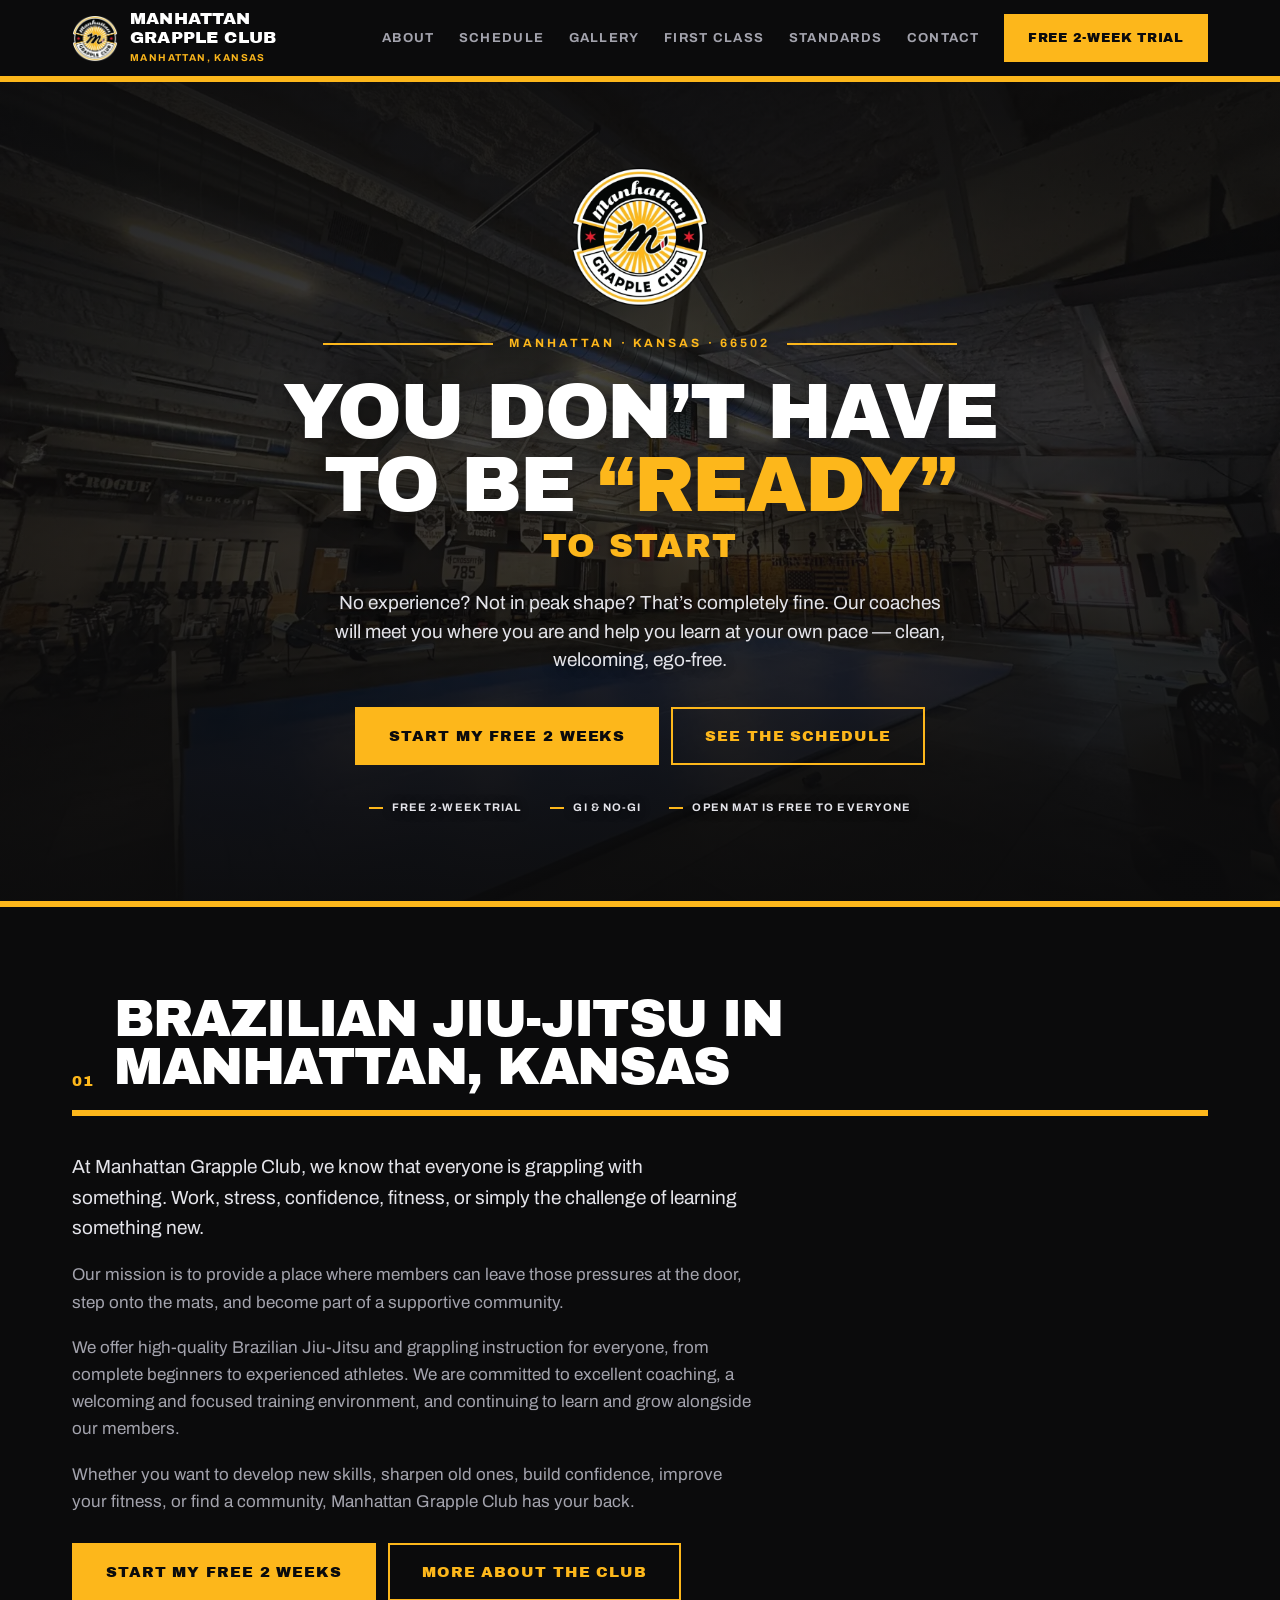
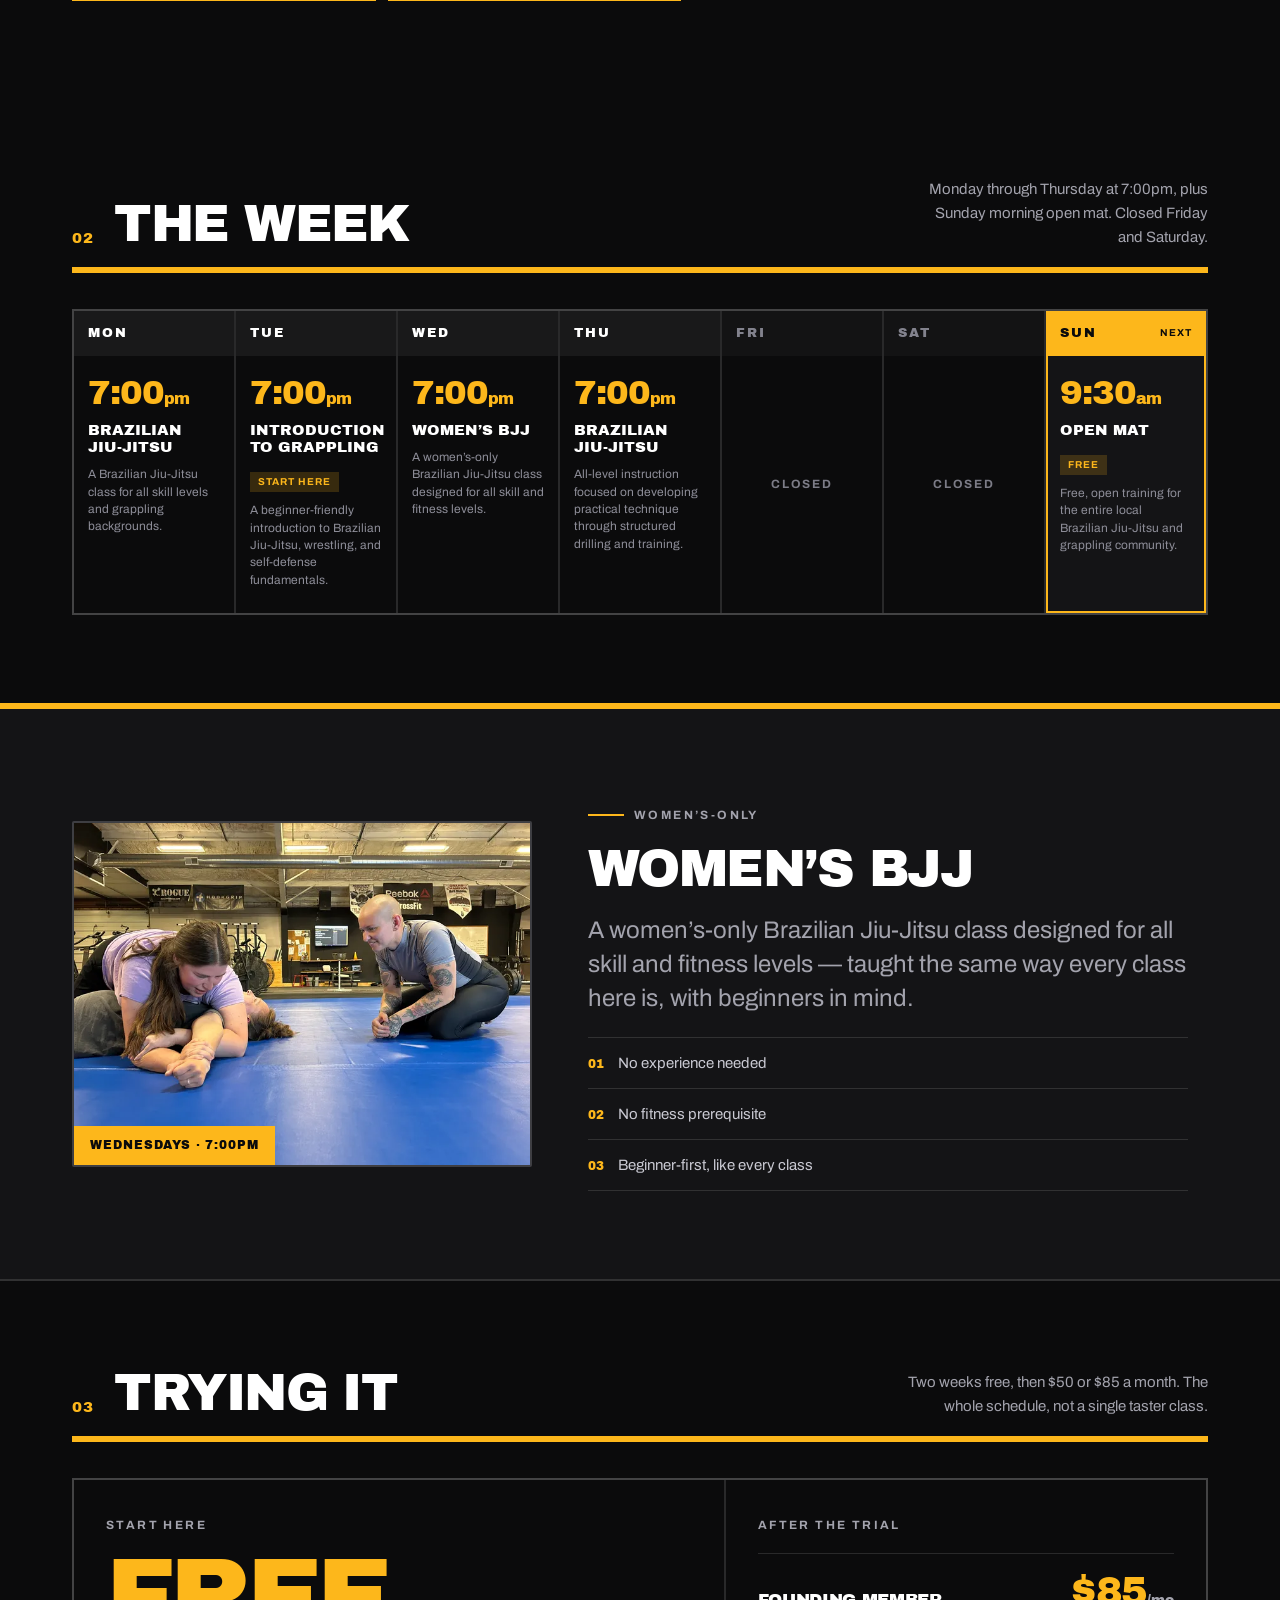
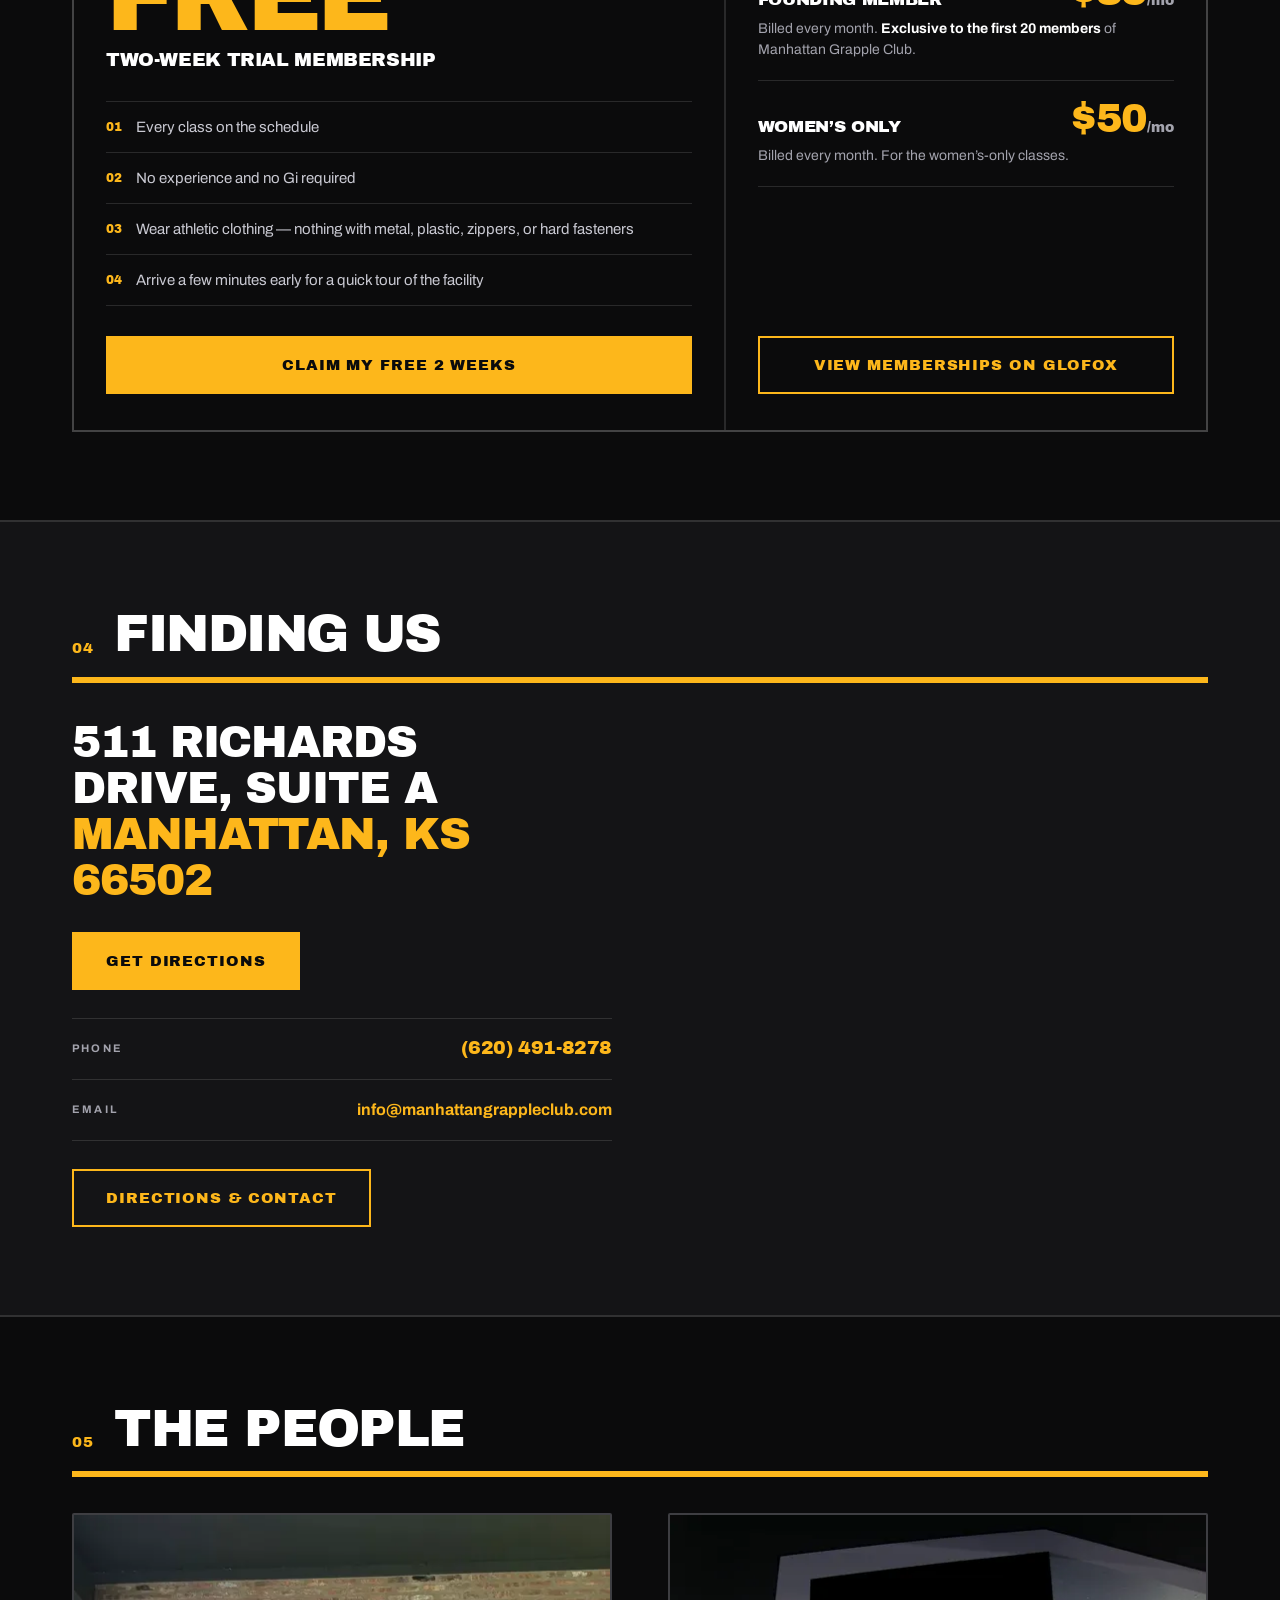
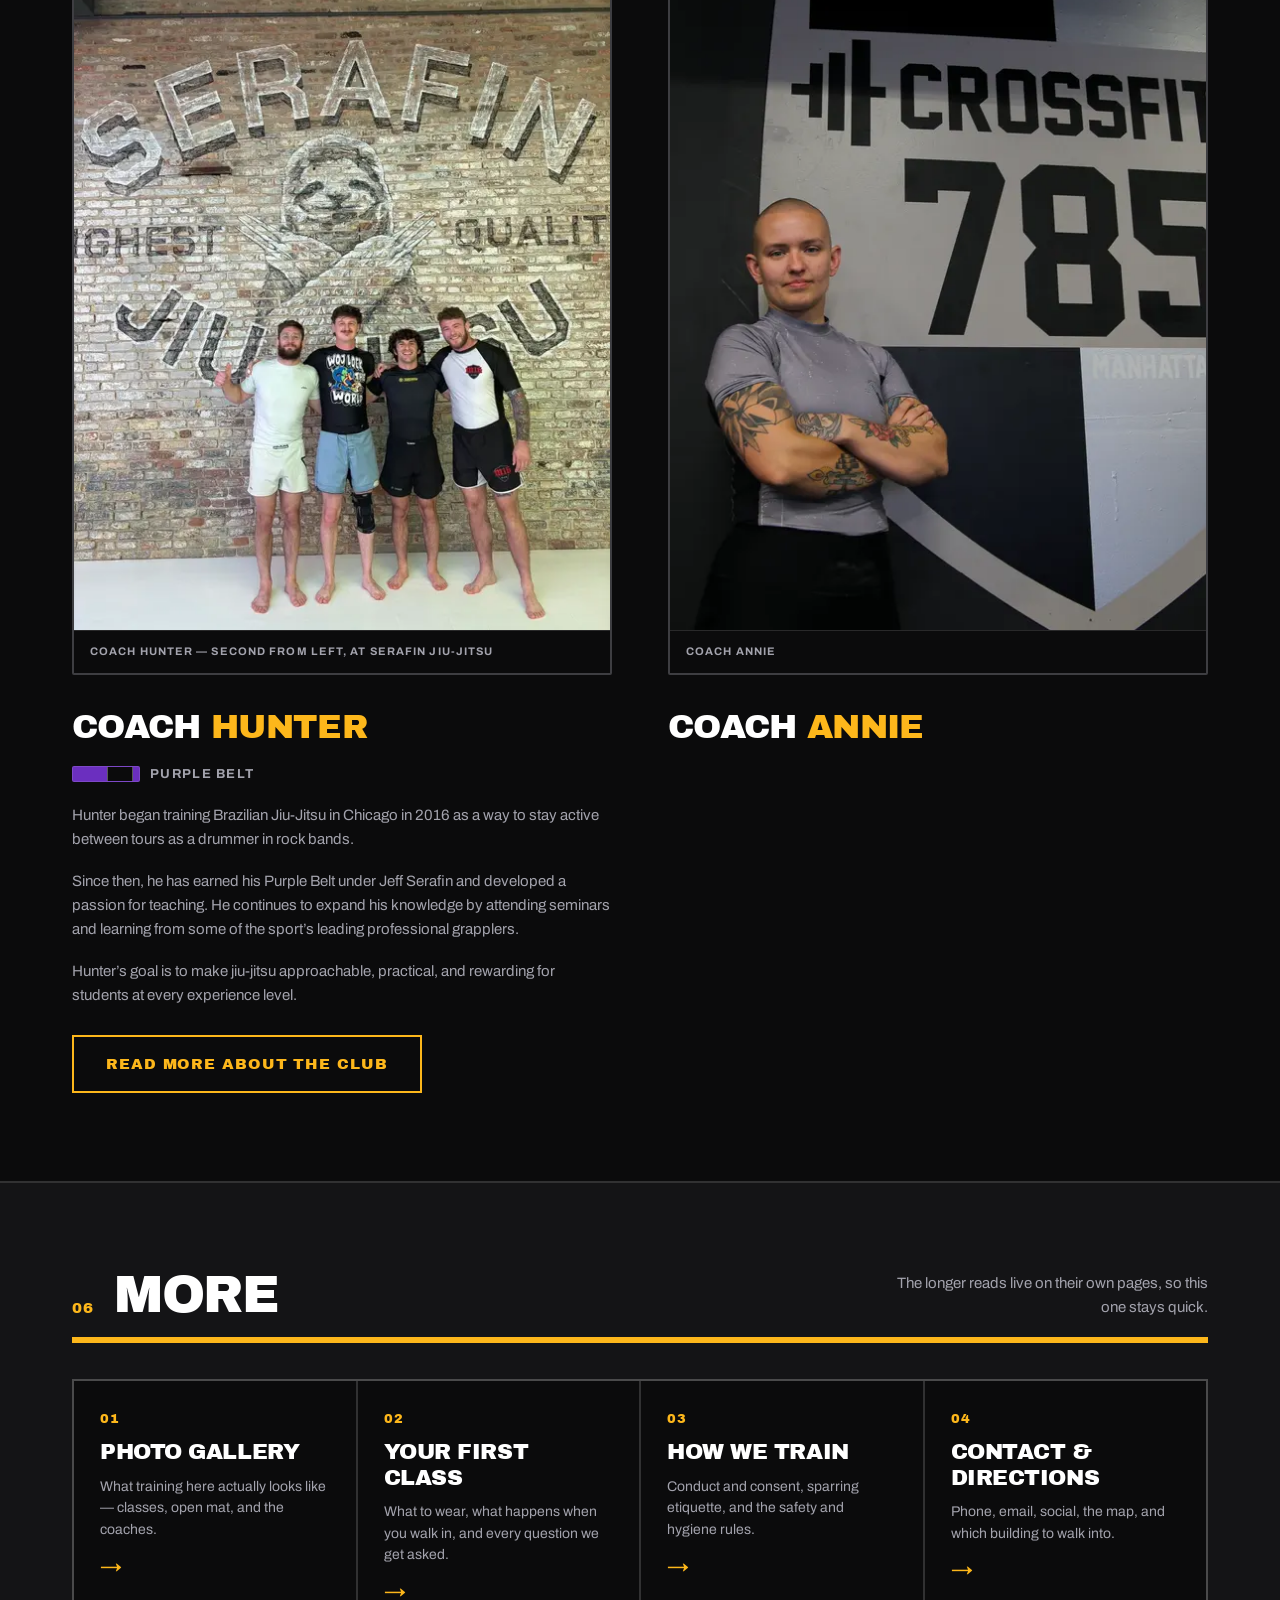
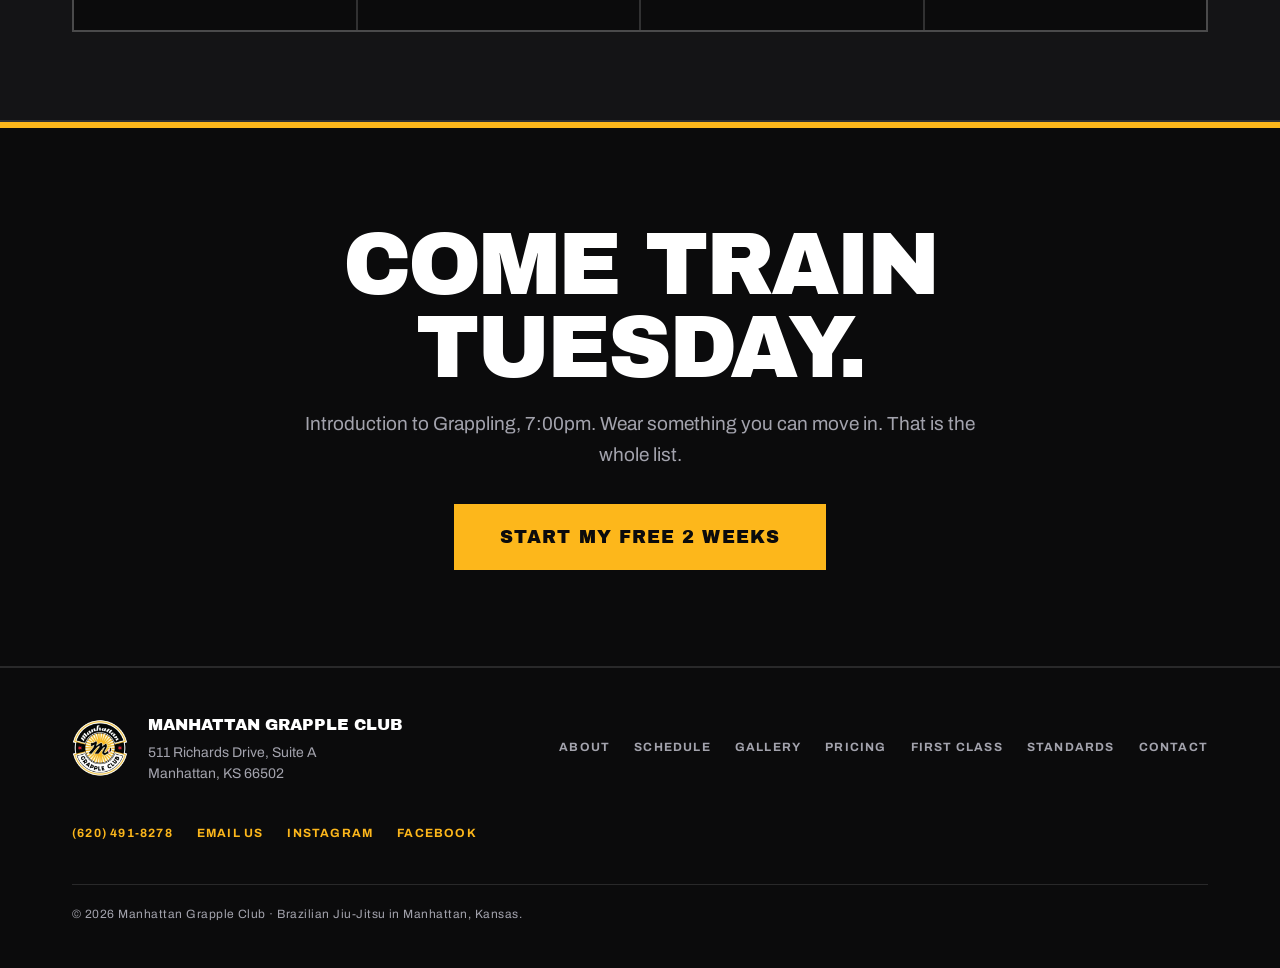
==== site/index.html @ 43630e58 "Swap both coach photos for the ones the club picked Annie: the previous frame was soft. This one is " ====
<!DOCTYPE html>
<html lang="en">
<head>
<meta charset="utf-8">
<meta name="viewport" content="width=device-width, initial-scale=1, viewport-fit=cover">
<title>Manhattan Grapple Club | Brazilian Jiu-Jitsu in Manhattan, KS</title>
<meta name="description" content="Beginner-friendly Brazilian Jiu-Jitsu in Manhattan, Kansas. Train Gi, No-Gi, women&rsquo;s BJJ, and a free Sunday open mat. Start with two weeks free.">
<meta name="theme-color" content="#0B0B0C">
<meta name="robots" content="index, follow, max-image-preview:large">
<!-- Canonical is the FINAL url the server serves: https + www + no .html. The non-www,
     http, index.html and .html variants all 308 to this one, so pointing a canonical at
     any of them would name a redirecting url as the preferred one. -->
<link rel="canonical" href="https://www.manhattangrappleclub.com/">

<meta property="og:type" content="website">
<meta property="og:site_name" content="Manhattan Grapple Club">
<meta property="og:url" content="https://www.manhattangrappleclub.com/">
<meta property="og:title" content="Brazilian Jiu-Jitsu in Manhattan, Kansas | Manhattan Grapple Club">
<meta property="og:description" content="Beginner-friendly Brazilian Jiu-Jitsu in Manhattan, Kansas. Gi, No-Gi, a women&rsquo;s-only class, and a free Sunday open mat. Start with two weeks free.">
<!-- Absolute, and the same asset for both networks. Relative og:image urls are ignored
     by most crawlers, which is why these pages previously previewed with no image. -->
<meta property="og:image" content="https://www.manhattangrappleclub.com/assets/img/photos/hero-1800.webp">
<meta property="og:image:width" content="1800">
<meta property="og:image:height" content="1350">
<meta property="og:image:alt" content="The training mats at Manhattan Grapple Club in Manhattan, Kansas.">
<meta property="og:locale" content="en_US">
<meta name="twitter:card" content="summary_large_image">
<meta name="twitter:title" content="Brazilian Jiu-Jitsu in Manhattan, Kansas | Manhattan Grapple Club">
<meta name="twitter:description" content="Beginner-friendly Brazilian Jiu-Jitsu in Manhattan, Kansas. Gi, No-Gi, a women&rsquo;s-only class, and a free Sunday open mat. Start with two weeks free.">
<meta name="twitter:image" content="https://www.manhattangrappleclub.com/assets/img/photos/hero-1800.webp">
<meta name="twitter:image:alt" content="The training mats at Manhattan Grapple Club in Manhattan, Kansas.">

<link rel="icon" href="assets/img/badge.webp" type="image/webp">
<link rel="apple-touch-icon" href="assets/img/badge.webp">

<!-- CollegiateClub direction: Archivo Black display + Archivo body.
     Archivo Black is a SINGLE-WEIGHT family that registers as 400 — it is never
     requested at 700/800/900, which would trigger synthetic bolding. -->
<link rel="preconnect" href="https://fonts.googleapis.com">
<link rel="preconnect" href="https://fonts.gstatic.com" crossorigin>
<link rel="stylesheet" href="https://fonts.googleapis.com/css2?family=Archivo+Black&family=Archivo:wght@400;500;600;700&display=swap">

<link rel="stylesheet" href="assets/css/styles.css">
<!--
  JSON-LD contains ONLY verified facts. priceRange comes from the club's own Glofox
  portal ($50 Women's Only, $85 Founding Member); telephone and email were supplied
  by the client directly. Every url is the final canonical https + www form.

  The stable @id ("…/#club") is what lets every other reference on the site — and any
  future page — point at ONE business entity instead of minting a new one per page.

  Deliberately still absent, and not to be added until the club confirms exact values:
    · openingHoursSpecification — class END times have never been published, and a
      LocalBusiness opening-hours entry requires both ends. Inferring one would put a
      false claim about a real business into structured data.
    · geo — no surveyed coordinates; the street address is authoritative on its own.
    · hasMap — no Google Business Profile exists yet (see LOCAL-SEO-HANDOFF.md).
    · aggregateRating / review — no reviews to cite, and they may never be fabricated.
-->
<script type="application/ld+json">
{
  "@context": "https://schema.org",
  "@type": "SportsActivityLocation",
  "@id": "https://www.manhattangrappleclub.com/#club",
  "name": "Manhattan Grapple Club",
  "description": "Brazilian Jiu-Jitsu and grappling instruction for all skill levels in Manhattan, Kansas — Gi and No-Gi, a women's-only class, a beginner introduction class, and a free Sunday open mat.",
  "url": "https://www.manhattangrappleclub.com/",
  "image": [
    "https://www.manhattangrappleclub.com/assets/img/photos/hero-1800.webp",
    "https://www.manhattangrappleclub.com/assets/img/photos/exterior-1200.webp"
  ],
  "logo": "https://www.manhattangrappleclub.com/assets/img/badge.webp",
  "sport": [
    "Brazilian Jiu-Jitsu",
    "Grappling",
    "Wrestling"
  ],
  "priceRange": "$50-$85",
  "currenciesAccepted": "USD",
  "telephone": "+1-620-491-8278",
  "email": "info@manhattangrappleclub.com",
  "address": {
    "@type": "PostalAddress",
    "streetAddress": "511 Richards Drive, Suite A",
    "addressLocality": "Manhattan",
    "addressRegion": "KS",
    "postalCode": "66502",
    "addressCountry": "US"
  },
  "sameAs": [
    "https://www.instagram.com/manhattangrappleclub/",
    "https://www.facebook.com/61578537733611"
  ]
}
</script>
</head>
<body>

<a class="skip-link" href="#main">Skip to content</a>

<header class="site-header" id="top">
  <div class="wrap header-inner">
    <a class="lockup" href="index.html" aria-label="Manhattan Grapple Club, home">
      <!-- badge is 984x1015 (ratio 0.9697) — the reserved box must match or it shifts on decode.
           Small slots use the 192px encode (18KB); the hero uses the 384px one. -->
      <img src="assets/img/badge-sm.webp" alt="Manhattan Grapple Club badge" width="46" height="47" class="lockup-badge">
      <span class="lockup-text">
        <span class="lockup-name">Manhattan<br>Grapple Club</span>
        <span class="lockup-place">Manhattan, Kansas</span>
      </span>
    </a>

    <!-- Desktop nav, 1025px and up. Hidden below that, where the menu below takes over.
         display:none removes it from the accessibility tree, so only one of the two
         navs is ever exposed. -->
    <nav class="site-nav" aria-label="Pages">
      <a href="about.html">About</a>
      <a href="index.html#schedule">Schedule</a>
      <a href="gallery.html">Gallery</a>
      <a href="first-class.html">First Class</a>
      <a href="standards.html">Standards</a>
      <a href="contact.html">Contact</a>
    </nav>

    <a class="btn btn-primary btn-sm header-cta"
       href="https://app.glofox.com/portal/#/branch/697ce60e0cc4cd375e0bf861/memberships/69c059e136851fd01707d307/plan/1774213467171/buy"
       target="_blank" rel="noopener noreferrer">
      Free 2-week trial<span class="sr-only"> (opens in a new tab)</span>
    </a>

    <!-- Mobile menu. Built on <details>/<summary> so it opens, closes, and is
         keyboard operable with no JavaScript at all — the browser handles the
         expanded state natively. JS only adds Escape, outside-click, and
         close-on-navigate. Carries more links than the desktop nav, plus the
         trial CTA, which is otherwise absent from the header on mobile. -->
    <details class="menu" id="menu">
      <summary class="menu-btn" aria-label="Menu">
        <span class="menu-bars" aria-hidden="true"></span>
      </summary>
      <nav class="menu-panel" aria-label="Pages">
        <a href="index.html" aria-current="page">Home</a>
        <a href="about.html">About the club</a>
        <a href="index.html#schedule">Class schedule</a>
        <a href="index.html#womens">Women&rsquo;s BJJ</a>
        <a href="gallery.html">Photo gallery</a>
        <a href="index.html#pricing">Trial &amp; pricing</a>
        <a href="index.html#coach">Who you&rsquo;ll train with</a>
        <a href="first-class.html">Your first class</a>
        <a href="first-class.html#faq">Questions</a>
        <a href="standards.html">Community standards</a>
        <a href="contact.html">Contact &amp; directions</a>
        <a class="btn btn-primary btn-block menu-cta"
           href="https://app.glofox.com/portal/#/branch/697ce60e0cc4cd375e0bf861/memberships/69c059e136851fd01707d307/plan/1774213467171/buy"
           target="_blank" rel="noopener noreferrer">
          Start my free 2 weeks<span class="sr-only"> (opens in a new tab)</span>
        </a>
      </nav>
    </details>
  </div>
</header>

<!-- tabindex="-1" so the skip link actually moves focus in Safari, not just scroll -->
<main id="main" tabindex="-1">
  <!-- ============ HERO ============ -->
  <section class="hero" aria-labelledby="hero-title">
    <!-- Decorative background: the real training space. aria-hidden + empty alt because
         the room is described in full by the Location section's photo caption; here it
         is atmosphere, not information. Eager + high priority since it is the LCP element. -->
    <!-- Art-directed pair: the 4:3 landscape asset only gains vertical overflow — and so
         only responds to object-position — once its container is wider than 960px. Below
         that a portrait crop shows the room instead of the ceiling. -->
    <div class="hero-bg" aria-hidden="true">
      <img class="hero-landscape"
           src="assets/img/photos/hero-1100.webp"
           srcset="assets/img/photos/hero-1100.webp 1100w,
                   assets/img/photos/hero-1800.webp 1800w"
           sizes="100vw"
           width="1800" height="1350"
           fetchpriority="high" decoding="async" alt="">
      <img class="hero-portrait"
           src="assets/img/photos/hero-portrait-900.webp"
           width="900" height="1200"
           fetchpriority="high" decoding="async" alt="">
    </div>

    <div class="wrap hero-inner">
      <!-- no fetchpriority here: the hero background is the LCP element and should not
           have to compete with the badge for priority. Still eager, just not boosted. -->
      <img src="assets/img/badge.webp" alt="" width="160" height="165" class="hero-badge" aria-hidden="true">
      <p class="hero-eyebrow"><span>Manhattan &middot; Kansas &middot; 66502</span></p>
      <h1 id="hero-title">You Don&rsquo;t Have<br>to Be <span class="hl">&ldquo;Ready&rdquo;</span></h1>
      <p class="hero-kicker">To Start</p>
      <p class="hero-lede">
        No experience? Not in peak shape? That&rsquo;s completely fine. Our coaches will meet you
        where you are and help you learn at your own pace &mdash; clean, welcoming, ego-free.
      </p>
      <div class="btn-row">
        <a class="btn btn-primary"
           href="https://app.glofox.com/portal/#/branch/697ce60e0cc4cd375e0bf861/memberships/69c059e136851fd01707d307/plan/1774213467171/buy"
           target="_blank" rel="noopener noreferrer">
          Start my free 2 weeks<span class="sr-only"> (opens in a new tab)</span>
        </a>
        <a class="btn btn-secondary" href="#schedule">See the schedule</a>
      </div>
      <!-- The location and the trial offer used to live in the eyebrow and lede. The new
           hero copy doesn't carry either, so they move here: "Manhattan, Kansas" must stay
           above the fold so nobody arriving from social assumes New York. -->
      <ul class="hero-facts">
        <li><span aria-hidden="true"></span> Free 2-week trial</li>
        <li><span aria-hidden="true"></span> Gi &amp; No-Gi</li>
        <li><span aria-hidden="true"></span> Open mat is free to everyone</li>
      </ul>
    </div>
  </section>
  <!-- ============ ABOUT ============
       Sits directly under the hero: the h1 is the conversion promise, and this h2 is the
       first thing after it that names the sport and the town in one line. The hero keeps
       its CTA, so nothing is taken from it — this only adds the "who are you" answer that
       a search visitor and a search engine both arrive looking for.
       The full version of this copy lives on about.html. -->
  <section class="section" id="about" aria-labelledby="about-title">
    <div class="wrap">
      <div class="secthead">
        <span class="secthead-n" aria-hidden="true">01</span>
        <h2 id="about-title">Brazilian Jiu-Jitsu in Manhattan, Kansas</h2>
      </div>

      <div class="prose">
        <p class="prose-lede">
          At Manhattan Grapple Club, we know that everyone is grappling with something. Work,
          stress, confidence, fitness, or simply the challenge of learning something new.
        </p>
        <p>
          Our mission is to provide a place where members can leave those pressures at the door,
          step onto the mats, and become part of a supportive community.
        </p>
        <p>
          We offer high-quality Brazilian Jiu-Jitsu and grappling instruction for everyone, from
          complete beginners to experienced athletes. We are committed to excellent coaching, a
          welcoming and focused training environment, and continuing to learn and grow alongside
          our members.
        </p>
        <p>
          Whether you want to develop new skills, sharpen old ones, build confidence, improve your
          fitness, or find a community, Manhattan Grapple Club has your back.
        </p>
      </div>

      <div class="btn-row">
        <a class="btn btn-primary"
           href="https://app.glofox.com/portal/#/branch/697ce60e0cc4cd375e0bf861/memberships/69c059e136851fd01707d307/plan/1774213467171/buy"
           target="_blank" rel="noopener noreferrer">
          Start my free 2 weeks<span class="sr-only"> (opens in a new tab)</span>
        </a>
        <a class="btn btn-secondary" href="about.html">More about the club</a>
      </div>
    </div>
  </section>
  <!-- ============ SCHEDULE ============ -->
  <section class="section" id="schedule" aria-labelledby="schedule-title">
    <div class="wrap">
      <div class="secthead">
        <span class="secthead-n" aria-hidden="true">02</span>
        <h2 id="schedule-title">The Week</h2>
        <p class="secthead-note">Monday through Thursday at 7:00pm, plus Sunday morning open mat. Closed Friday and Saturday.</p>
      </div>

      <!-- Week-at-a-glance strip. Below 1024px the seven-column grid can't fit, so this
           carries the calendar shape instead: the whole week in one line.
           aria-hidden because it restates the agenda immediately below it — a screen
           reader should hear the week once, not twice. -->
      <ol class="week-glance" aria-hidden="true">
        <li data-day="1"><span class="g-day">Mon</span><span class="g-time">7p</span></li>
        <li data-day="2"><span class="g-day">Tue</span><span class="g-time">7p</span></li>
        <li data-day="3"><span class="g-day">Wed</span><span class="g-time">7p</span></li>
        <li data-day="4"><span class="g-day">Thu</span><span class="g-time">7p</span></li>
        <li data-day="5" class="g-off"><span class="g-day">Fri</span><span class="g-time">&mdash;</span></li>
        <li data-day="6" class="g-off"><span class="g-day">Sat</span><span class="g-time">&mdash;</span></li>
        <li data-day="0"><span class="g-day">Sun</span><span class="g-time">9:30a</span></li>
      </ol>

      <!-- A full Mon-Sun week, rest days included. Showing only the 5 class days made
           the jump from Thursday to Sunday read as a gap rather than a closed weekend. -->
      <ol class="week" id="week">
        <li class="day" data-day="1">
          <p class="day-name"><abbr title="Monday">Mon</abbr></p>
          <div class="day-body">
            <article class="klass">
              <p class="klass-time">7:00<span class="mer">pm</span></p>
              <h3 class="klass-name">Brazilian Jiu-Jitsu</h3>
              <p class="klass-desc">A Brazilian Jiu-Jitsu class for all skill levels and grappling backgrounds.</p>
            </article>
          </div>
        </li>

        <li class="day" data-day="2">
          <p class="day-name"><abbr title="Tuesday">Tue</abbr></p>
          <div class="day-body">
            <article class="klass">
              <p class="klass-time">7:00<span class="mer">pm</span></p>
              <h3 class="klass-name">Introduction to Grappling</h3>
              <p class="tag tag-gold">Start here</p>
              <p class="klass-desc">A beginner-friendly introduction to Brazilian Jiu-Jitsu, wrestling, and self-defense fundamentals.</p>
            </article>
          </div>
        </li>

        <li class="day" data-day="3">
          <p class="day-name"><abbr title="Wednesday">Wed</abbr></p>
          <div class="day-body">
            <article class="klass">
              <p class="klass-time">7:00<span class="mer">pm</span></p>
              <h3 class="klass-name">Women&rsquo;s BJJ</h3>
              <p class="klass-desc">A women&rsquo;s-only Brazilian Jiu-Jitsu class designed for all skill and fitness levels.</p>
            </article>
          </div>
        </li>

        <li class="day" data-day="4">
          <p class="day-name"><abbr title="Thursday">Thu</abbr></p>
          <div class="day-body">
            <article class="klass">
              <p class="klass-time">7:00<span class="mer">pm</span></p>
              <h3 class="klass-name">Brazilian Jiu-Jitsu</h3>
              <p class="klass-desc">All-level instruction focused on developing practical technique through structured drilling and training.</p>
            </article>
          </div>
        </li>

        <li class="day day-rest" data-day="5">
          <p class="day-name"><abbr title="Friday">Fri</abbr></p>
          <div class="day-body"><p class="rest">Closed</p></div>
        </li>

        <li class="day day-rest" data-day="6">
          <p class="day-name"><abbr title="Saturday">Sat</abbr></p>
          <div class="day-body"><p class="rest">Closed</p></div>
        </li>

        <li class="day day-weekend" data-day="0">
          <p class="day-name"><abbr title="Sunday">Sun</abbr></p>
          <div class="day-body">
            <article class="klass">
              <p class="klass-time">9:30<span class="mer">am</span></p>
              <h3 class="klass-name">Open Mat</h3>
              <p class="tag tag-outline">Free</p>
              <p class="klass-desc">Free, open training for the entire local Brazilian Jiu-Jitsu and grappling community.</p>
            </article>
          </div>
        </li>
      </ol>

    </div>
  </section>
  <!-- ============ WOMEN'S BJJ ============ -->
  <section class="section section-feature" id="womens" aria-labelledby="womens-title">
    <div class="wrap feature-grid">
      <figure class="photo photo-wide feature-photo">
        <img src="assets/img/photos/womens-feature-720.webp"
             srcset="assets/img/photos/womens-feature-720.webp 720w, assets/img/photos/womens-feature-1200.webp 1200w"
             sizes="(min-width: 1025px) 460px, 100vw"
             width="1200" height="900" loading="lazy" decoding="async"
             alt="Coach Annie kneeling beside two members and talking them through a position during the Women&rsquo;s BJJ class.">
        <figcaption class="photo-chip">Wednesdays &middot; 7:00pm</figcaption>
      </figure>

      <div class="feature-inner">
        <p class="eyebrow">Women&rsquo;s-only</p>
        <h2 id="womens-title">Women&rsquo;s BJJ</h2>
        <p class="feature-lede">
          A women&rsquo;s-only Brazilian Jiu-Jitsu class designed for all skill and fitness levels &mdash; taught
          the same way every class here is, with beginners in mind.
        </p>

        <ul class="feature-chips">
          <li>No experience needed</li>
          <li>No fitness prerequisite</li>
          <li>Beginner-first, like every class</li>
        </ul>

      </div>
    </div>
  </section>
  <!-- ============ TRIAL & PRICING ============ -->
  <section class="section" id="pricing" aria-labelledby="pricing-title">
    <div class="wrap">
      <div class="secthead">
        <span class="secthead-n" aria-hidden="true">03</span>
        <h2 id="pricing-title">Trying It</h2>
        <p class="secthead-note">Two weeks free, then $50 or $85 a month. The whole schedule, not a single taster class.</p>
      </div>

      <div class="cards">
        <article class="card card-trial">
          <p class="card-eyebrow">Start here</p>
          <p class="price">Free</p>
          <p class="price-term">Two-week trial membership</p>
          <ul class="ticks">
            <li>Every class on the schedule</li>
            <li>No experience and no Gi required</li>
            <li>Wear athletic clothing &mdash; nothing with metal, plastic, zippers, or hard fasteners</li>
            <li>Arrive a few minutes early for a quick tour of the facility</li>
          </ul>
          <a class="btn btn-primary btn-block"
             href="https://app.glofox.com/portal/#/branch/697ce60e0cc4cd375e0bf861/memberships/69c059e136851fd01707d307/plan/1774213467171/buy"
             target="_blank" rel="noopener noreferrer">
            Claim my free 2 weeks<span class="sr-only"> (opens in a new tab)</span>
          </a>
        </article>

        <article class="card">
          <p class="card-eyebrow">After the trial</p>

          <!-- Plan names, amounts and billing periods are exactly as published in the club's
               Glofox portal. Nothing here is rounded, estimated or inferred. -->
          <ul class="plans">
            <li class="plan">
              <div class="plan-head">
                <h3 class="plan-name">Founding Member</h3>
                <p class="plan-price">$85<span class="plan-per">/mo</span></p>
              </div>
              <p class="plan-note">
                Billed every month. <strong>Exclusive to the first 20 members</strong> of Manhattan Grapple Club.
              </p>
            </li>
            <li class="plan">
              <div class="plan-head">
                <h3 class="plan-name">Women&rsquo;s Only</h3>
                <p class="plan-price">$50<span class="plan-per">/mo</span></p>
              </div>
              <p class="plan-note">Billed every month. For the women&rsquo;s-only classes.</p>
            </li>
          </ul>

          <a class="btn btn-secondary btn-block"
             href="https://app.glofox.com/portal/#/branch/697ce60e0cc4cd375e0bf861/memberships"
             target="_blank" rel="noopener noreferrer">
            View memberships on Glofox<span class="sr-only"> (opens in a new tab)</span>
          </a>
        </article>
      </div>
    </div>
  </section>
  <!-- ============ LOCATION ============ -->
  <section class="section section-alt" id="location" aria-labelledby="location-title">
    <div class="wrap">
      <div class="secthead">
        <span class="secthead-n" aria-hidden="true">04</span>
        <h2 id="location-title">Finding Us</h2>
      </div>

      <div class="location-grid">
        <div class="location-info">
          <address class="address">
            511 Richards<br>Drive, Suite A<br>
            <span class="hl">Manhattan, KS 66502</span>
          </address>

          <div class="btn-row">
            <a class="btn btn-primary"
               href="https://www.google.com/maps/dir/?api=1&amp;destination=511+Richards+Drive+Suite+A+Manhattan+KS+66502"
               target="_blank" rel="noopener noreferrer">
              Get directions<span class="sr-only"> (opens in a new tab)</span>
            </a>
          </div>

          <!-- The club's OWN phone and email, supplied by the client. Note that
               785 Athletics / CrossFit 785 shares this street address and has its own
               published contact details — those are a different business and are not used. -->
          <ul class="contact">
            <li>
              <p class="contact-label">Phone</p>
              <a class="contact-value" href="tel:+16204918278">(620) 491-8278</a>
            </li>
            <li>
              <p class="contact-label">Email</p>
              <a class="contact-value contact-value-email" href="mailto:info@manhattangrappleclub.com">info@manhattangrappleclub.com</a>
            </li>
          </ul>

          <div class="btn-row">
            <a class="btn btn-secondary" href="contact.html">Directions &amp; contact</a>
          </div>
        </div>
      </div>
    </div>
  </section>
  <!-- ============ INSTRUCTOR ============ -->
  <section class="section" id="coach" aria-labelledby="coach-title">
    <div class="wrap">
      <div class="secthead">
        <span class="secthead-n" aria-hidden="true">05</span>
        <h2 id="coach-title">The People</h2>
      </div>

      <!-- One card per coach.

           TODO — COACH ANNIE'S BIOGRAPHY (club input required).
           Her photo and her name are published because both are confirmed: the club
           supplied the photo captioned "Coach Annie". Her BIOGRAPHY, belt rank, promoting
           instructor and start date have never been supplied, so her card carries no belt
           swatch and no bio paragraphs — an intentionally short card, not a broken one.
           When the club sends the bio: add a .belt block and .coach-note paragraphs
           matching Hunter's card below, and delete this comment. Do NOT fill it with
           plausible-sounding copy. -->
      <div class="coach-grid">
        <article class="coach">
          <figure class="photo photo-portrait">
            <img src="assets/img/photos/hunter-540.webp"
                 srcset="assets/img/photos/hunter-540.webp 540w, assets/img/photos/hunter-900.webp 900w"
                 sizes="(min-width: 1025px) 340px, 100vw"
                 width="900" height="1200" loading="lazy" decoding="async"
                 alt="Coach Hunter, second from left, with three training partners in front of the Serafin Jiu-Jitsu mural.">
            <figcaption>Coach Hunter &mdash; second from left, at Serafin Jiu-Jitsu</figcaption>
          </figure>

          <div class="coach-body">
            <h3 class="coach-lede">Coach <strong>Hunter</strong></h3>
            <p class="belt">
              <span class="belt-swatch belt-purple" aria-hidden="true"></span>
              <span class="belt-label">Purple belt</span>
            </p>
            <p class="coach-note">
              Hunter began training Brazilian Jiu-Jitsu in Chicago in 2016 as a way to stay active
              between tours as a drummer in rock bands.
            </p>
            <p class="coach-note">
              Since then, he has earned his Purple Belt under Jeff Serafin and developed a passion
              for teaching. He continues to expand his knowledge by attending seminars and learning
              from some of the sport&rsquo;s leading professional grapplers.
            </p>
            <p class="coach-note">
              Hunter&rsquo;s goal is to make jiu-jitsu approachable, practical, and rewarding for
              students at every experience level.
            </p>
          </div>
        </article>

        <article class="coach">
          <figure class="photo photo-portrait">
            <img src="assets/img/photos/annie-540.webp"
                 srcset="assets/img/photos/annie-540.webp 540w, assets/img/photos/annie-900.webp 900w"
                 sizes="(min-width: 1025px) 340px, 100vw"
                 width="900" height="1200" loading="lazy" decoding="async"
                 alt="Coach Annie, arms folded and smiling, in front of the CrossFit 785 wall at the gym.">
            <figcaption>Coach Annie</figcaption>
          </figure>

          <div class="coach-body">
            <h3 class="coach-lede">Coach <strong>Annie</strong></h3>
          </div>
        </article>
      </div>

      <div class="btn-row">
        <a class="btn btn-secondary" href="about.html">Read more about the club</a>
      </div>
    </div>
  </section>

  <!-- ============ MORE ============ -->
  <section class="section section-alt" id="more" aria-labelledby="more-title">
    <div class="wrap">
      <div class="secthead">
        <span class="secthead-n" aria-hidden="true">06</span>
        <h2 id="more-title">More</h2>
        <p class="secthead-note">The longer reads live on their own pages, so this one stays quick.</p>
      </div>

      <ul class="navcards navcards-4">
        <li><a href="gallery.html">
          <span class="navcard-n" aria-hidden="true">01</span>
          <span class="navcard-title">Photo gallery</span>
          <span class="navcard-sub">What training here actually looks like &mdash; classes, open mat, and the coaches.</span>
          <span class="navcard-arrow" aria-hidden="true">&rarr;</span>
        </a></li>
        <li><a href="first-class.html">
          <span class="navcard-n" aria-hidden="true">02</span>
          <span class="navcard-title">Your first class</span>
          <span class="navcard-sub">What to wear, what happens when you walk in, and every question we get asked.</span>
          <span class="navcard-arrow" aria-hidden="true">&rarr;</span>
        </a></li>
        <li><a href="standards.html">
          <span class="navcard-n" aria-hidden="true">03</span>
          <span class="navcard-title">How we train</span>
          <span class="navcard-sub">Conduct and consent, sparring etiquette, and the safety and hygiene rules.</span>
          <span class="navcard-arrow" aria-hidden="true">&rarr;</span>
        </a></li>
        <li><a href="contact.html">
          <span class="navcard-n" aria-hidden="true">04</span>
          <span class="navcard-title">Contact &amp; directions</span>
          <span class="navcard-sub">Phone, email, social, the map, and which building to walk into.</span>
          <span class="navcard-arrow" aria-hidden="true">&rarr;</span>
        </a></li>
      </ul>
    </div>
  </section>
  <!-- ============ FINAL CTA ============ -->
  <section class="section final-cta" id="join" aria-labelledby="join-title">
    <div class="wrap wrap-narrow center">
      <h2 id="join-title">Come train Tuesday.</h2>
      <p class="section-lede">
        Introduction to Grappling, 7:00pm. Wear something you can move in. That is the whole list.
      </p>
      <a class="btn btn-primary btn-lg"
         href="https://app.glofox.com/portal/#/branch/697ce60e0cc4cd375e0bf861/memberships/69c059e136851fd01707d307/plan/1774213467171/buy"
         target="_blank" rel="noopener noreferrer">
        Start my free 2 weeks<span class="sr-only"> (opens in a new tab)</span>
      </a>
    </div>
  </section>

</main>

<footer class="site-footer">
  <div class="wrap footer-inner">
    <div class="footer-brand">
      <img src="assets/img/badge-sm.webp" alt="" width="56" height="58" aria-hidden="true" loading="lazy">
      <div>
        <p class="footer-name">Manhattan Grapple Club</p>
        <address class="footer-addr">511 Richards Drive, Suite A<br>Manhattan, KS 66502</address>
      </div>
    </div>

    <nav class="footer-links" aria-label="Footer">
      <a href="about.html">About</a>
      <a href="index.html#schedule">Schedule</a>
      <a href="gallery.html">Gallery</a>
      <a href="index.html#pricing">Pricing</a>
      <a href="first-class.html">First class</a>
      <a href="standards.html">Standards</a>
      <a href="contact.html">Contact</a>
    </nav>

    <div class="footer-social">
      <a href="tel:+16204918278">(620) 491-8278</a>
      <a href="mailto:info@manhattangrappleclub.com">Email us</a>
      <a href="https://www.instagram.com/manhattangrappleclub/" target="_blank" rel="noopener noreferrer">Instagram<span class="sr-only"> (opens in a new tab)</span></a>
      <a href="https://www.facebook.com/61578537733611" target="_blank" rel="noopener noreferrer">Facebook<span class="sr-only"> (opens in a new tab)</span></a>
    </div>

    <p class="footer-legal">&copy; 2026 Manhattan Grapple Club &middot; Brazilian Jiu-Jitsu in Manhattan, Kansas.</p>
  </div>
</footer>

<div class="sticky-cta" id="stickyCta" hidden>
  <a class="btn btn-primary btn-block"
     href="https://app.glofox.com/portal/#/branch/697ce60e0cc4cd375e0bf861/memberships/69c059e136851fd01707d307/plan/1774213467171/buy"
     target="_blank" rel="noopener noreferrer">
    Start my free 2 weeks<span class="sr-only"> (opens in a new tab)</span>
  </a>
</div>

<script src="assets/js/main.js" defer></script>
</body>
</html>
---- site/assets/css/styles.css ----
/* ==========================================================================
   Manhattan Grapple Club — CollegiateClub direction
   Design system: "Manhattan Grapple Club Design System" → templates/collegiate-club
   Athletic-club direction: Archivo Black, HARD corners, gold rules as structure,
   full-bleed centred hero, schedule board, numeral-forward.
   Sections and content are unchanged from the previous build; only the style is new.
   ========================================================================== */

/* ---------- Tokens ---------- */
:root {
  /* Colour — sampled from the badge. Unchanged by the restyle. */
  --ink:        #0B0B0C;
  --slate:      #17171A;
  --charcoal:   #232328;
  --gold:       #FDB71B;
  --gold-hi:    #FFC53D;
  --gold-dim:   #C98F14;
  --red:        #E81D2E;
  --red-hi:     #FF4D5A;
  --white:      #FFFFFF;
  --near-white: #E4E4EA;
  --muted:      #A3A3AD;
  --muted-2:    #C9C9D2;   /* list copy */
  --muted-3:    #8E8E99;   /* dense schedule copy — 6.07:1 on ink */
  /* The template's closed-day greys (#6A6A74 / #4E4E58) measure 3.50:1 and 2.39:1 —
     both fail AA, and "CLOSED" is real information: it tells you not to turn up.
     Lifted to the quietest values that still clear 4.5:1 on ink AND on the 3% wash
     the rest-day header sits on. Still visibly quieter than --muted (7.87:1). */
  --quiet:      #82828D;   /* closed-day label — 5.18:1 on ink, 4.93:1 on wash */
  --quiet-2:    #7C7C87;   /* closed-day text  — 4.77:1 on ink */
  --hairline:   rgba(255, 255, 255, 0.10);
  --hairline-2: rgba(255, 255, 255, 0.12);
  --gold-wash:  rgba(253, 183, 27, 0.16);
  --gold-wash-2:rgba(253, 183, 27, 0.18);
  --white-wash: rgba(255, 255, 255, 0.06);

  /* IBJJF adult belt ranks — IDENTITY colours for rank display only. NOT UI surfaces,
     and never a text colour: see the .belt block for why the swatch is decorative. */
  --belt-white:  #F7F5F1;
  --belt-blue:   #1F4FD8;
  --belt-purple: #6B2FBF;
  --belt-brown:  #6B4326;
  --belt-black:  #0B0B0C;
  --belt-bar:     #0B0B0C;
  --belt-bar-red: #E81D2E;

  /* Form fields need their own border token. --hairline-2 as a field border composites to
     roughly #303032, which is 1.49:1 against the field fill — WCAG 1.4.11 wants 3:1 for a
     component boundary, and a text input's border IS its boundary. #6A6A74 measures
     3.68:1 against --ink and 3.44:1 against --surface-alt. */
  --field-border: #6A6A74;

  --surface-page: var(--ink);
  --surface-alt:  #141416;   /* alt sections in this direction, not --slate */

  /* Type — Archivo Black display, Archivo body.
     CRITICAL: Archivo Black is a SINGLE-WEIGHT family registering as 400. Never request
     700/800/900 from it — that triggers synthetic bolding, the exact failure the earlier
     system-stack build hit. --weight-display is 400 and must stay 400. */
  --font-display: 'Archivo Black', 'Archivo', system-ui, -apple-system, sans-serif;
  --font-body: 'Archivo', system-ui, -apple-system, 'Segoe UI', Roboto, Helvetica, Arial, sans-serif;
  --weight-display: 400;

  /* Archivo Black is far wider per character than system-ui, so every display size is
     smaller than the previous spec and clamped against real measurement. */
  --size-h1: clamp(36px, 6.2vw, 78px);
  --size-h2: clamp(30px, 4.2vw, 52px);
  --size-h3: clamp(18px, 2.2vw, 21px);
  --size-lede: clamp(16px, 4vw, 19px);
  --size-body: clamp(16px, 4vw, 17px);
  --size-price: clamp(64px, 8.4vw, 104px);
  --size-numeral: clamp(40px, 5vw, 64px);
  --size-time: 34px;

  --lh-display: 0.94;
  --lh-tight: 1.15;
  --lh-body: 1.6;

  --track-display: -0.03em;
  --track-display-sm: -0.02em;
  --track-eyebrow: 0.20em;
  --track-caps: 0.14em;
  --track-caps-tight: 0.10em;
  --track-cta: 0.06em;

  /* Space */
  --header-h: 76px;
  --gutter: 20px;
  /* Responsive again. A flat 88px meant 176px of padding between every section on a
     phone — desktop rhythm charged to mobile. 88px is preserved from ~1260px up. */
  --section-y: clamp(44px, 7vw, 88px);
  --max: 1200px;
  --max-narrow: 760px;

  /* Shape — hard corners. Photos keep the only radius, and it is 2px. */
  --r-none: 0px;
  --r-sm: 0px;
  --r-md: 0px;
  --r-lg: 2px;
  --r-pill: 0px;
  --rule-gold: 6px;   /* section headers, header underline, major dividers */
  --rule-edge: 2px;   /* panel and grid borders */
  --rule-gap: 2px;    /* the gap that becomes a hairline between grid cells */

  /* Motion */
  --ease-out: cubic-bezier(0.16, 1, 0.3, 1);
  --ease-in:  cubic-bezier(0.4, 0, 1, 1);
}

@media (min-width: 768px) { :root { --gutter: 32px; } }

/* ---------- Reset ---------- */
*, *::before, *::after { box-sizing: border-box; }

html {
  -webkit-text-size-adjust: 100%;
  scroll-behavior: smooth;
  scroll-padding-top: calc(var(--header-h) + 16px);
}

body {
  margin: 0;
  background: var(--surface-page);
  color: var(--white);
  font-family: var(--font-body);
  font-size: var(--size-body);
  line-height: var(--lh-body);
  -webkit-font-smoothing: antialiased;
  -webkit-tap-highlight-color: rgba(253, 183, 27, 0.18);
  overflow-x: hidden;
}

img, iframe { max-width: 100%; }
img { height: auto; display: block; }

h1, h2, h3 {
  font-family: var(--font-display);
  font-weight: var(--weight-display);
  line-height: var(--lh-display);
  letter-spacing: var(--track-display);
  text-transform: uppercase;
  margin: 0 0 0.4em;
  text-wrap: balance;
  font-synthesis-weight: none; /* fail visibly rather than smear */
}
h1 { font-size: var(--size-h1); }
h2 { font-size: var(--size-h2); }
h3 { font-size: var(--size-h3); line-height: var(--lh-tight); letter-spacing: var(--track-display-sm); }

p { margin: 0 0 1em; text-wrap: pretty; }
p:last-child { margin-bottom: 0; }

a { color: var(--gold); text-underline-offset: 3px; }
ul, ol { margin: 0; padding: 0; }
address { font-style: normal; }

/* ---------- A11y utilities ---------- */
.sr-only {
  position: absolute; width: 1px; height: 1px;
  padding: 0; margin: -1px; overflow: hidden;
  clip: rect(0 0 0 0); white-space: nowrap; border: 0;
}

.skip-link {
  position: absolute; left: 12px; top: 12px; z-index: 100;
  background: var(--gold); color: var(--ink);
  padding: 12px 20px;
  font-family: var(--font-display); font-weight: var(--weight-display);
  font-size: 13px; letter-spacing: var(--track-cta); text-transform: uppercase;
  text-decoration: none;
  transform: translateY(calc(-100% - 24px));
}
.skip-link:focus { transform: translateY(0); }

/* No border-radius here: it would apply to the ELEMENT, and this block must stay safe
   to move below the component rules. */
:where(a, button, summary, [tabindex]):focus-visible {
  outline: 3px solid var(--white);
  outline-offset: 2px;
}

/* ---------- Layout ---------- */
.wrap {
  width: 100%;
  max-width: var(--max);
  margin-inline: auto;
  padding-inline: var(--gutter);
}
.wrap-narrow { max-width: var(--max-narrow); }
.center { text-align: center; }
/* For short compound terms that must not be split across lines by the automatic
   hyphen break — "No-Gi" reads as "NO-" / "GI" in a narrow display-type heading. */
.nowrap { white-space: nowrap; }

.section { padding-block: var(--section-y); }
.section-alt {
  background: var(--surface-alt);
  border-block: var(--rule-edge) solid var(--hairline-2);
}

/* ---------- Section header ----------
   The signature of this direction: a sequence number, an uppercase display heading,
   an optional right-aligned note, all sitting on a 6px gold rule. */
.secthead {
  display: flex; align-items: flex-end; gap: 20px;
  border-bottom: var(--rule-gold) solid var(--gold);
  padding-bottom: clamp(12px, 2.5vw, 18px);
  margin-bottom: clamp(22px, 4vw, 36px);
}
.secthead-n {
  font-family: var(--font-display); font-weight: var(--weight-display);
  font-size: 15px; letter-spacing: 0.08em;
  color: var(--gold);
  flex: none;
  line-height: 1.4;
}
.secthead h2 { margin: 0; margin-right: auto; }
.secthead-note {
  color: var(--muted); font-size: 15px;
  margin: 0 0 6px; max-width: 36ch; text-align: right;
}
@media (max-width: 1024px) { .secthead-note { display: none; } }
@media (max-width: 640px) { .secthead { flex-wrap: wrap; gap: 10px; } }

/* Eyebrow with a leading gold rule — used where there is no numbered section header. */
.eyebrow {
  display: inline-flex; align-items: center; gap: 10px;
  font-size: 12px; font-weight: 700;
  letter-spacing: var(--track-eyebrow); text-transform: uppercase;
  color: var(--gold); margin: 0 0 20px;
}
.eyebrow::before {
  content: ""; display: block; flex: none;
  width: 36px; height: 2px; background: var(--gold);
}

.section-lede {
  color: var(--muted);
  max-width: 62ch;
  font-size: var(--size-lede);
  margin-bottom: 32px;
}

/* ---------- Buttons — rectangular, Archivo Black, uppercase ---------- */
.btn {
  display: inline-flex; align-items: center; justify-content: center;
  min-height: 58px; padding: 0 32px;
  border-radius: var(--r-none);
  font-family: var(--font-display); font-weight: var(--weight-display);
  font-size: 15px; letter-spacing: var(--track-cta); text-transform: uppercase;
  text-align: center; text-decoration: none;
  border: var(--rule-edge) solid transparent;
  cursor: pointer;
  transition: transform 100ms var(--ease-out), background-color 140ms var(--ease-out),
              color 140ms var(--ease-out);
}
.btn-primary { background: var(--gold); color: var(--ink); }
.btn-secondary { background: transparent; color: var(--gold); border-color: var(--gold); }

@media (hover: hover) and (pointer: fine) {
  .btn-primary:hover { background: var(--gold-hi); }
  .btn-secondary:hover { background: rgba(253, 183, 27, 0.10); }
}
.btn:active { transform: scale(0.985); }

.btn-sm { min-height: 48px; padding: 0 22px; font-size: 13px; }
.btn-lg { min-height: 66px; padding: 0 44px; font-size: 18px; }
.btn-block { display: flex; width: 100%; }

.btn-row { display: flex; flex-wrap: wrap; gap: 12px; margin-top: clamp(18px, 4vw, 28px); }
@media (max-width: 479px) {
  .btn-row { flex-direction: column; align-items: stretch; }
  .btn-row .btn { width: 100%; }
}
.hero .btn-row { justify-content: center; }

/* ---------- Header — 6px gold underline ---------- */
.site-header {
  position: sticky; top: 0; z-index: 50;
  background: var(--ink);
  border-bottom: var(--rule-gold) solid var(--gold);
}
.header-inner {
  display: flex; align-items: center; gap: 24px;
  min-height: var(--header-h);
}
.lockup {
  display: flex; align-items: center; gap: 12px;
  min-height: 44px;
  text-decoration: none; color: var(--white);
  margin-right: auto;
}
.lockup-badge { width: 46px; height: 47px; flex: none; }
.lockup-text { display: block; }
.lockup-name {
  display: block;
  font-family: var(--font-display); font-weight: var(--weight-display);
  font-size: 17px; letter-spacing: 0.01em; text-transform: uppercase;
  line-height: 1.1;
  /* The two lines are set by an explicit <br>. nowrap stops a squeezed header adding a
     third by breaking "Grapple Club" — which is what happened at exactly 1025px. */
  white-space: nowrap;
}
.lockup-place {
  display: block;
  font-size: 10px; font-weight: 700;
  letter-spacing: var(--track-caps); text-transform: uppercase;
  color: var(--gold); margin-top: 3px;
}

/* Clamped, not a flat 28px: the nav carries six items now that About is in it, and at
   exactly 1025px — where the desktop nav first appears — a flat 28px put the lockup, the
   six links and the trial CTA over the available width. This narrows the gap only where
   the space is actually tight and restores 28px on wide screens. */
.site-nav { display: none; gap: clamp(16px, 1.9vw, 28px); }
.site-nav a {
  display: inline-flex; align-items: center;
  min-height: 44px;
  color: var(--muted); text-decoration: none;
  font-size: 13px; font-weight: 700;
  letter-spacing: var(--track-caps-tight); text-transform: uppercase;
}
@media (hover: hover) and (pointer: fine) { .site-nav a:hover { color: var(--white); } }

.header-cta { display: none; }

/* ---------- Mobile menu ---------- */
.menu { position: relative; margin-left: auto; }

.menu-btn {
  display: flex; align-items: center; justify-content: center;
  width: 44px; height: 44px;
  cursor: pointer; list-style: none;
}
.menu-btn::-webkit-details-marker { display: none; }

.menu-bars { position: relative; display: block; width: 24px; height: 2px; }
.menu-bars,
.menu-bars::before,
.menu-bars::after {
  background: var(--white);
  transition: transform 180ms var(--ease-out), background-color 120ms linear;
}
.menu-bars::before,
.menu-bars::after { content: ""; position: absolute; left: 0; width: 24px; height: 2px; }
.menu-bars::before { top: -7px; }
.menu-bars::after  { top: 7px; }
.menu[open] .menu-bars { background: transparent; }
.menu[open] .menu-bars::before { transform: translateY(7px) rotate(45deg); }
.menu[open] .menu-bars::after  { transform: translateY(-7px) rotate(-45deg); }

/* Explicit close state. Native <details> hiding does NOT survive an absolutely
   positioned `display: grid` child — without this the panel renders permanently. */
.menu:not([open]) .menu-panel { display: none; }

.menu-panel {
  position: absolute; top: calc(100% + 14px); right: 0;
  z-index: 60;
  width: min(82vw, 300px);
  display: grid; gap: 0;
  padding: 0;
  background: var(--ink);
  border: var(--rule-edge) solid var(--gold);
  box-shadow: 0 18px 44px rgba(0, 0, 0, 0.7);
}
.menu-panel a {
  display: flex; align-items: center;
  min-height: 50px; padding: 0 18px;
  color: var(--white); text-decoration: none;
  font-size: 12px; font-weight: 700;
  letter-spacing: var(--track-caps-tight); text-transform: uppercase;
  border-bottom: 1px solid var(--hairline);
}
@media (hover: hover) and (pointer: fine) {
  .menu-panel a:not(.menu-cta):hover { background: var(--white-wash); }
}
/* `.menu-panel a` is (0,1,1) and beats `.btn-primary` (0,1,0) on `color`, painting the
   label white on gold — 1.76:1, the one pairing this system bans. Matching specificity
   is load-bearing, not tidiness. */
.menu-panel a.menu-cta {
  justify-content: center;
  min-height: 58px;
  background: var(--gold); color: var(--ink);
  font-family: var(--font-display); font-weight: var(--weight-display);
  font-size: 14px; letter-spacing: var(--track-cta);
  border-bottom: 0;
}

/* The trial button appears at 1025px — the desktop conversion path must never be
   absent, and the sticky mobile CTA is switched off from this width up. */
@media (min-width: 1025px) {
  .header-cta { display: inline-flex; }
  /* .menu carries margin-left:auto so it hugs the right on mobile. With the trial button
     now beside it and the nav still hidden (1025–1100), that second auto margin stranded
     the button in the middle of the header. The lockup's own margin-right:auto is enough
     to push this pair to the right edge. */
  .menu { margin-left: 0; }
}
/* The nav waits until 1160px. Measured, with the six items it now carries — About,
   Schedule, Gallery, First Class, Standards, Contact — the header row needs about
   1045px of content width; 1140px is where that first fits, and 1160px leaves real
   slack rather than four pixels of it.

   Note the ceiling this is measured against: `--max` caps `.wrap` at 1200px, so the
   header's content box stops growing at 1136px no matter how wide the window gets.
   A SEVENTH item does not fit at ANY width — it needs 1164px — which is why Pricing
   is not in this nav. It is still in the footer, in the mobile menu, and on the home
   page itself, and the trial button sits immediately to the right of these links.

   Below 1160px the hamburger takes over. It carries every link the desktop nav does,
   plus more, plus its own trial CTA, and the header's trial button is separately
   visible from 1025px — so nothing is lost at any width. */
@media (min-width: 1160px) {
  .menu { display: none; }
  .site-nav { display: flex; }
}

/* ---------- Hero — full-bleed, centred ---------- */
.hero {
  position: relative;
  isolation: isolate;
  min-height: 720px;
  display: flex; align-items: center; justify-content: center;
  text-align: center;
  overflow: hidden;
  border-bottom: var(--rule-gold) solid var(--gold);
}
/* .hero-inner supplies the padding; adding more here is what doubled it. */
@media (max-width: 768px) { .hero { min-height: 0; } }

.hero-bg { position: absolute; inset: 0; z-index: -1; }
.hero-bg img {
  position: absolute; inset: 0;
  width: 100%; height: 100%;
  object-fit: cover;
}
/* Selectors are `.hero-bg img.x`, NOT `.x` — a bare variant class is (0,1,0) and loses to
   `.hero-bg img` (0,1,1), which would leave BOTH crops rendered, stacked on each other. */
.hero-bg img.hero-landscape { display: block; object-position: 50% 66%; }
.hero-bg img.hero-portrait { display: none; object-position: 50% 58%; }
/* Art-direction swap gated on GEOMETRY, not a round number: the 4:3 landscape asset only
   gains vertical overflow — and so only responds to object-position — once its container
   is wider than 720 x 1.333 = 960px. Below that the full frame renders and the hero is
   mostly ceiling and ductwork. 1024 is 960 plus margin. */
@media (max-width: 1024px) {
  .hero-bg img.hero-landscape { display: none; }
  .hero-bg img.hero-portrait { display: block; }
}

.hero-bg::after {
  content: "";
  position: absolute; inset: 0;
  background:
    linear-gradient(180deg,
      rgba(11, 11, 12, 0.82) 0%,
      rgba(11, 11, 12, 0.58) 36%,
      rgba(11, 11, 12, 0.92) 100%),
    radial-gradient(120% 78% at 50% 46%, rgba(11, 11, 12, 0.32) 0%, rgba(11, 11, 12, 0.80) 100%);
}

/* One source of vertical padding, not two. This used to be a flat 84px which stacked
   with .hero's own 64px at mobile for 148px of dead space above the badge. */
.hero-inner { padding-block: clamp(36px, 7vw, 84px); }
.hero-badge {
  width: clamp(76px, 20vw, 138px);
  height: auto;
  margin: 0 auto clamp(14px, 3vw, 26px);
}

/* Eyebrow flanked by gold rules — hero only. */
.hero-eyebrow {
  display: flex; align-items: center; gap: 16px; justify-content: center;
  margin-bottom: clamp(14px, 3vw, 22px);
}
.hero-eyebrow::before,
.hero-eyebrow::after {
  content: ""; display: block;
  flex: 1; max-width: 170px; height: 2px; background: var(--gold);
}
.hero-eyebrow span {
  font-size: 12px; font-weight: 700;
  letter-spacing: 0.26em; text-transform: uppercase;
  color: var(--gold);
}

.hero h1 {
  margin: 0 0 8px;
  text-shadow: 0 2px 24px rgba(11, 11, 12, 0.6);
}
.hl { color: var(--gold); }

/* The kicker line: display face, gold, positive tracking — a counterweight to the h1. */
.hero-kicker {
  font-family: var(--font-display); font-weight: var(--weight-display);
  font-size: clamp(20px, 2.6vw, 34px);
  line-height: 1; letter-spacing: 0.04em; text-transform: uppercase;
  color: var(--gold);
  margin: 0 0 clamp(16px, 3.5vw, 26px);
}

.hero-lede {
  color: var(--near-white);
  /* Was a flat 19px at the body's 1.6 line-height — five tall lines on a phone, the
     single largest block above the fold. Slightly smaller and tighter on mobile, and
     unchanged at 19px/1.5 from ~432px up. Still well above the 16px floor. */
  font-size: clamp(17px, 4.4vw, 19px);
  line-height: 1.5;
  max-width: 56ch;
  margin: 0 auto clamp(22px, 4.5vw, 32px);
  text-shadow: 0 1px 12px rgba(11, 11, 12, 0.6);
}
.hero-lede strong { color: var(--white); }

.hero-facts {
  list-style: none;
  display: flex; flex-wrap: wrap; justify-content: center;
  gap: 10px 28px;
  margin-top: clamp(20px, 4.5vw, 34px);
  font-size: 11px; font-weight: 700;
  letter-spacing: var(--track-caps-tight); text-transform: uppercase;
  color: var(--near-white);
  text-shadow: 0 1px 10px rgba(11, 11, 12, 0.6);
}
.hero-facts li { display: flex; align-items: center; gap: 9px; }
.hero-facts li span {
  display: block; flex: none;
  width: 14px; height: 2px; background: var(--gold);
}

/* ---------- Panel grid ----------
   The structural device of this direction: the parent paints the hairline and the 2px gap
   lets it show through between cells. Cells must carry an opaque background. */
.panelgrid {
  display: grid;
  gap: var(--rule-gap);
  background: var(--hairline-2);
  border: var(--rule-edge) solid var(--hairline-2);
}
.panelgrid > * { background: var(--ink); }

/* ---------- Schedule ---------- */
.week-glance {
  list-style: none; margin: 0 0 24px; padding: 0;
  display: grid; grid-template-columns: repeat(7, 1fr);
  gap: var(--rule-gap);
  background: var(--hairline-2);
  border: var(--rule-edge) solid var(--hairline-2);
}
.week-glance li {
  background: var(--ink);
  display: flex; flex-direction: column; align-items: center; gap: 4px;
  padding: 10px 2px;
  min-width: 0;
}
.g-day {
  font-family: var(--font-display); font-weight: var(--weight-display);
  font-size: 11px; letter-spacing: 0.06em; text-transform: uppercase;
  color: var(--white);
}
.g-time { font-size: 11px; font-weight: 700; color: var(--gold); }
.week-glance .g-off .g-day { color: var(--quiet); }
.week-glance .g-off .g-time { color: var(--quiet-2); }
.week-glance li.is-next { background: var(--gold); }
.week-glance li.is-next .g-day,
.week-glance li.is-next .g-time { color: var(--ink); }
@media (min-width: 1025px) { .week-glance { display: none; } }

/* The week board */
.week {
  list-style: none; margin: 0; padding: 0;
  display: grid; grid-template-columns: repeat(7, 1fr);
  gap: var(--rule-gap);
  background: var(--hairline-2);
  border: var(--rule-edge) solid var(--hairline-2);
}
.day {
  background: var(--ink);
  display: flex; flex-direction: column;
  min-width: 0;
}
.day-name {
  background: var(--white-wash);
  padding: 12px 14px;
  margin: 0;
  font-family: var(--font-display); font-weight: var(--weight-display);
  font-size: 13px; letter-spacing: var(--track-caps); text-transform: uppercase;
  color: var(--white);
  display: flex; justify-content: space-between; align-items: center; gap: 8px;
}
.day-name abbr { text-decoration: none; border: 0; cursor: inherit; }

.day-body { padding: 20px 14px 24px; flex: 1; min-width: 0; }

.klass-time {
  font-family: var(--font-display); font-weight: var(--weight-display);
  font-size: var(--size-time); line-height: 1;
  letter-spacing: var(--track-display); color: var(--gold);
  margin: 0 0 12px;
}
.klass-time .mer { font-size: 16px; }

.klass-name {
  font-size: 15px; line-height: var(--lh-tight);
  letter-spacing: 0; text-transform: uppercase;
  margin: 0 0 10px;
}
.klass-desc { color: var(--muted-3); font-size: 12px; line-height: 1.45; margin: 0; }

/* Rest days: quieter header, centred label. Present, because a closed weekend is information. */
.day-rest .day-name { background: rgba(255, 255, 255, 0.03); color: var(--quiet); }
.day-rest .day-body {
  display: flex; align-items: center; justify-content: center;
  min-height: 80px; padding: 20px 14px;
}
.rest {
  margin: 0; color: var(--quiet-2);
  font-size: 12px; font-weight: 700;
  letter-spacing: 0.16em; text-transform: uppercase;
}

/* Next / on-now marker: gold header bar plus an inset gold outline. Text carries meaning. */
.day.is-next {
  background: var(--surface-alt);
  outline: var(--rule-edge) solid var(--gold);
  outline-offset: calc(var(--rule-edge) * -1);
}
.day.is-next .day-name { background: var(--gold); color: var(--ink); }
.next-pill {
  font-family: var(--font-body);
  font-size: 10px; font-weight: 700;
  letter-spacing: var(--track-caps-tight); text-transform: uppercase;
  color: var(--ink);
  margin: 0;
}

.tag {
  display: inline-block;
  background: var(--gold-wash-2); color: var(--gold);
  font-size: 10px; font-weight: 700; line-height: 1.4;
  letter-spacing: var(--track-caps-tight); text-transform: uppercase;
  padding: 3px 8px;
  margin: 0 0 10px;
}
.tag-outline { background: var(--gold-wash-2); color: var(--gold); }
.day.is-next .tag-gold { display: none; }

@media (max-width: 1024px) {
  .week { grid-template-columns: repeat(2, 1fr); }
  /* Seven cells in two columns leaves slot 8 empty, and the grid paints its own background
     to fake the hairline gaps — so an empty slot renders as a filled panel, not nothing.
     Sunday spans the row: it closes the grid AND gives the free open mat the emphasis it
     already carries in the seven-column view. */
  .day-weekend { grid-column: 1 / -1; }
}
@media (max-width: 640px) { .week { grid-template-columns: 1fr; } }

/* ---------- Women's feature ---------- */
.section-feature {
  background: var(--surface-alt);
  border-top: var(--rule-gold) solid var(--gold);
  border-bottom: var(--rule-edge) solid var(--hairline-2);
}
.feature-grid { display: grid; gap: 32px; }
@media (min-width: 1025px) {
  .feature-grid { grid-template-columns: 460px 1fr; gap: 56px; align-items: center; }
}
.feature-inner { max-width: 60ch; }

.feature-lede {
  font-size: clamp(19px, 2.4vw, 24px);
  line-height: 1.4;
  color: var(--white);
  margin-bottom: 22px;
}
.section-feature p { color: var(--muted); }

.feature-chips {
  list-style: none;
  display: grid; gap: 0;
  margin: 0 0 24px;
  border-top: 1px solid var(--hairline-2);
}
/* now the last element in the feature column — no trailing gap to leave behind */
.feature-chips:last-child { margin-bottom: 0; }
.feature-chips li {
  display: flex; align-items: baseline; gap: 14px;
  padding: 13px 0;
  border-bottom: 1px solid var(--hairline-2);
  font-size: 15px; color: var(--muted-2);
}
.feature-chips li::before {
  content: counter(chip, decimal-leading-zero);
  counter-increment: chip;
  flex: none;
  font-family: var(--font-display); font-weight: var(--weight-display);
  font-size: 12px; color: var(--gold);
}
.feature-chips { counter-reset: chip; }

/* ---------- Trial & pricing ---------- */
/* Panel grid: the parent paints the hairline and the 2px gap lets it show between cells. */
.cards {
  display: grid; gap: var(--rule-gap);
  background: var(--hairline-2);
  border: var(--rule-edge) solid var(--hairline-2);
}
@media (min-width: 900px) { .cards { grid-template-columns: 1.15fr 0.85fr; } }

.card {
  background: var(--ink);
  padding: 36px 32px;
  display: flex; flex-direction: column;
}
@media (max-width: 640px) { .card { padding: 26px 22px; } }

.card-eyebrow {
  font-size: 12px; font-weight: 700;
  letter-spacing: var(--track-eyebrow); text-transform: uppercase;
  color: var(--muted); margin: 0 0 18px;
}
.price {
  font-family: var(--font-display); font-weight: var(--weight-display);
  font-size: var(--size-price); line-height: 0.82;
  letter-spacing: -0.045em; text-transform: uppercase;
  color: var(--gold); margin: 0 0 6px;
}
.price-term {
  font-family: var(--font-display); font-weight: var(--weight-display);
  font-size: 19px; letter-spacing: var(--track-display-sm); text-transform: uppercase;
  color: var(--white);
  margin: 0 0 26px;
}

/* Rule-separated BULLET list. Same rhythm as `.ticks` below, but the marker is the gold
   bar the hygiene lists use rather than a counter — `.ticks` numbers its items with
   `counter(tick, decimal-leading-zero)`, and these items are things to know rather than
   steps to perform in order. */
.bullets {
  list-style: none;
  display: grid; gap: 0;
  margin: 0;
  max-width: 68ch;
  border-top: 1px solid var(--hairline-2);
}
.bullets li {
  position: relative;
  padding: 15px 0 15px 28px;
  border-bottom: 1px solid var(--hairline-2);
  font-size: 15px; line-height: 1.55; color: var(--muted-2);
}
.bullets li::before {
  content: ""; position: absolute; left: 0; top: 0.85em;
  width: 14px; height: 2px; background: var(--gold);
}
.bullets-lg li { font-size: clamp(16px, 4vw, 18px); }
.bullets strong { color: var(--white); font-weight: 700; }

/* Trailing note under a section's main content — the internal-link sentence. */
.section-note {
  max-width: 68ch;
  margin: clamp(22px, 4vw, 32px) 0 0;
  color: var(--muted);
  font-size: 15px;
}

/* Numbered rule-separated list — the collegiate answer to a tick list. */
.ticks {
  list-style: none; counter-reset: tick;
  display: grid; gap: 0;
  margin: 0 0 30px;
  border-top: 1px solid var(--hairline-2);
}
.ticks li {
  counter-increment: tick;
  display: flex; gap: 14px;
  padding: 13px 0;
  border-bottom: 1px solid var(--hairline-2);
  font-size: 15px; color: var(--muted-2);
}
.ticks li::before {
  content: counter(tick, decimal-leading-zero);
  flex: none;
  font-family: var(--font-display); font-weight: var(--weight-display);
  font-size: 12px; color: var(--gold);
  padding-top: 3px;
}
.card .btn { margin-top: auto; }

/* Paid plans — rule-separated rows, price in the display face. */
.plans {
  list-style: none;
  display: grid; gap: 0;
  margin: 0 0 24px;
  border-top: 1px solid var(--hairline-2);
}
.plan {
  padding: 20px 0;
  border-bottom: 1px solid var(--hairline-2);
}
.plan-head {
  display: flex; align-items: baseline; justify-content: space-between; gap: 16px;
  margin-bottom: 8px;
}
.plan-name {
  font-size: 17px; line-height: var(--lh-tight);
  letter-spacing: var(--track-display-sm);
  color: var(--white);
  margin: 0;
}
.plan-price {
  flex: none;
  font-family: var(--font-display); font-weight: var(--weight-display);
  font-size: clamp(30px, 4vw, 40px); line-height: 0.9;
  letter-spacing: -0.035em;
  color: var(--gold);
  margin: 0;
}
.plan-per {
  font-size: 14px; letter-spacing: 0;
  color: var(--muted);
}
.plan-note { color: var(--muted); font-size: 14px; line-height: 1.5; margin: 0; }
.plan-note strong { color: var(--white); font-weight: 700; }

/* ---------- Location ---------- */
.location-grid { display: grid; gap: 32px; }
@media (min-width: 1025px) {
  .location-grid { grid-template-columns: 1fr 1fr; gap: 56px; align-items: center; }
}
.address {
  font-family: var(--font-display); font-weight: var(--weight-display);
  font-size: clamp(28px, 3.6vw, 44px); line-height: 1.05;
  letter-spacing: -0.025em; text-transform: uppercase;
  margin: 0 0 28px;
}
.address .hl { color: var(--gold); }
/* Contact — rule-separated rows, label in caps, value in gold. Whole row is the target. */
.contact {
  list-style: none;
  display: grid; gap: 0;
  margin: 28px 0 0;
  border-top: 1px solid var(--hairline-2);
}
.contact li {
  display: flex; align-items: center; justify-content: space-between; gap: 16px;
  min-height: 56px;
  padding: 8px 0;
  border-bottom: 1px solid var(--hairline-2);
}
.contact-label {
  flex: none;
  margin: 0;
  font-size: 11px; font-weight: 700;
  letter-spacing: var(--track-eyebrow); text-transform: uppercase;
  color: var(--muted);
}
.contact-value {
  display: inline-flex; align-items: center;
  min-height: 44px;
  font-family: var(--font-display); font-weight: var(--weight-display);
  font-size: clamp(14px, 2vw, 19px);
  letter-spacing: var(--track-display-sm); text-transform: uppercase;
  color: var(--gold);
  text-decoration: none;
  text-align: right;
  /* the email is 32 characters — it must be allowed to break rather than overflow at 320px */
  overflow-wrap: anywhere;
}
/* An email address is DATA, not a display label. The direction uppercases display type,
   but rendering it as INFO@… implies the address itself is uppercase. Specificity is
   raised above `.contact-value` deliberately rather than relying on source order. */
.contact .contact-value-email {
  text-transform: none;
  font-family: var(--font-body);
  font-weight: 700;
  font-size: clamp(13px, 1.7vw, 16px);
  letter-spacing: 0;
}
@media (hover: hover) and (pointer: fine) { .contact-value:hover { color: var(--gold-hi); } }

/* Wayfinding steps — numbered, rule-separated, matching the trial list idiom. */
.find-title {
  margin: 32px 0 0;
  padding-bottom: 12px;
  border-bottom: var(--rule-edge) solid var(--gold);
  color: var(--gold);
  font-size: clamp(16px, 2vw, 19px);
}
.find-steps {
  list-style: none; counter-reset: find;
  display: grid; gap: 0;
  margin: 0;
}
/* NOT a flex container. These items contain <strong>, and in a flex container every text
   run and every inline element becomes its own flex item — which shreds the copy to one
   fragment per line. The counter is absolutely positioned so the text stays in normal flow.
   (`.ticks` and `.feature-chips` can safely use flex because their content is plain text.) */
.find-steps li {
  counter-increment: find;
  position: relative;
  padding: 14px 0 14px 34px;
  border-bottom: 1px solid var(--hairline-2);
  font-size: 15px; line-height: 1.55; color: var(--muted);
}
.find-steps li::before {
  content: counter(find, decimal-leading-zero);
  position: absolute; left: 0; top: 17px;
  font-family: var(--font-display); font-weight: var(--weight-display);
  font-size: 12px; color: var(--gold);
}
.find-steps strong { color: var(--white); font-weight: 700; }

.location-media { display: grid; gap: var(--rule-gap); align-content: start; }

.location-map {
  overflow: hidden;
  border: var(--rule-edge) solid var(--hairline-2);
  background: var(--charcoal);
  aspect-ratio: 4 / 3;
}
.location-map iframe { width: 100%; height: 100%; border: 0; display: block; }

/* ---------- Photos ---------- */
.photo {
  margin: 0;
  border: var(--rule-edge) solid var(--hairline-2);
  border-radius: var(--r-lg);
  overflow: hidden;
  background: var(--charcoal);
  position: relative;
}
.photo img { width: 100%; height: auto; object-fit: cover; }
.photo-wide img { aspect-ratio: 4 / 3; }
.photo-portrait img { aspect-ratio: 3 / 4; }
.photo figcaption {
  padding: 12px 16px;
  font-size: 11px; font-weight: 700;
  letter-spacing: var(--track-caps-tight); text-transform: uppercase;
  color: var(--muted);
  border-top: 1px solid var(--hairline-2);
  background: var(--ink);
}
/* `.photo figcaption` is (0,1,1) and beats a bare `.photo-chip` (0,1,0) on background,
   colour and border — the chip renders as the default caption bar without this. */
.photo figcaption.photo-chip {
  position: absolute; left: 0; bottom: 0;
  padding: 10px 16px;
  background: var(--gold); color: var(--ink);
  border: 0;
  font-family: var(--font-display); font-weight: var(--weight-display);
  font-size: 12px; letter-spacing: 0.08em;
}

/* ---------- Prose ----------
   Running body copy — the About section and the About page. Measure is capped at 68ch
   because the page is otherwise all panels and lists, and a full 1200px line of 17px
   body text is unreadable. */
.prose { display: grid; gap: 18px; max-width: 68ch; }
.prose p { margin: 0; color: var(--muted); line-height: var(--lh-body); }
.prose strong { color: var(--white); font-weight: 700; }
/* After `.prose p` so it wins on cascade order rather than needing !important. */
.prose .prose-lede { color: var(--near-white); font-size: var(--size-lede); }

/* ---------- Gallery ----------
   The panel grid again: a 2px gap over a hairline-coloured parent, so the gap
   becomes the divider. Same idiom as the week board and the standards. */
.gallery {
  list-style: none;
  display: grid; gap: var(--rule-gap);
  grid-template-columns: 1fr;
  background: var(--hairline-2);
  border: var(--rule-edge) solid var(--hairline-2);
  margin: 0;
}
@media (min-width: 620px)  { .gallery { grid-template-columns: repeat(2, 1fr); } }
@media (min-width: 1025px) { .gallery { grid-template-columns: repeat(3, 1fr); } }

.gallery li { background: var(--ink); display: flex; }

.gal-item {
  position: relative;
  display: block;
  width: 100%;
  /* zoom-in is the standard, immediately-legible affordance for "this opens larger".
     It does the job a hover tint cannot do on its own. */
  cursor: zoom-in;
  line-height: 0;
}
.gal-item img {
  width: 100%; height: auto;
  aspect-ratio: 4 / 3;
  object-fit: cover;
}

/* Gold wash on hover, pointer devices only — on touch there is no hover state to
   reveal it, and the images are self-evidently tappable in a gallery. */
@media (hover: hover) and (pointer: fine) {
  .gal-item::after {
    content: "";
    position: absolute; inset: 0;
    background: var(--gold);
    opacity: 0;
    transition: opacity 160ms var(--ease-out);
  }
  .gal-item:hover::after { opacity: 0.16; }
}
@media (prefers-reduced-motion: reduce) {
  .gal-item::after { transition: none; }
}

/* ---------- Lightbox ----------
   A native <dialog>. The browser supplies the modal semantics for free: focus is
   trapped inside it, the rest of the page goes inert, Escape closes it, and focus
   returns to the thumbnail that opened it. None of that is reimplemented here.

   Without JavaScript every thumbnail is still a plain link to the full-size image,
   so the gallery works with the dialog never opening at all. */
.lightbox {
  position: fixed;
  inset: 0;
  margin: 0;
  padding: 0;
  border: 0;
  background: transparent;
  width: 100vw; height: 100vh;
  max-width: 100vw; max-height: 100vh;
  overflow: hidden;
  color: var(--white);
}
/* dvh, not vh: on mobile Safari 100vh is the tallest the viewport ever gets, so the
   caption bar would sit behind the browser's own toolbar. */
@supports (height: 100dvh) {
  .lightbox { height: 100dvh; max-height: 100dvh; }
}
.lightbox::backdrop { background: rgba(11, 11, 12, 0.94); }
.lightbox:not([open]) { display: none; }

.lb-stage {
  position: relative;              /* the close and arrow buttons position against this */
  display: grid;
  /* minmax(0, 1fr), NOT 1fr. A bare `1fr` is `minmax(auto, 1fr)`, and that auto floor
     lets the row grow to the image's natural height — which pushed the caption off
     the bottom of the screen and overflowed a 1600px-wide photo out of the viewport. */
  grid-template-rows: minmax(0, 1fr) auto;
  width: 100%; height: 100%;
  padding: clamp(52px, 8vw, 72px) clamp(12px, 3vw, 32px) clamp(16px, 3vw, 28px);
  gap: 16px;
}

/* The image fills the figure's box exactly and letterboxes inside it with
   object-fit: contain, rather than sizing itself and being capped by max-height.
   `max-height: 100%` on a replaced element does NOT hold here: the percentage is
   resolved against a grid area whose height comes from an `fr` track, and the image
   rendered at its full 1033px inside an 863px row — overflowing the viewport and
   covering the caption. Filling a definite box removes the percentage entirely. */
.lb-figure {
  position: relative;
  margin: 0;
  min-height: 0;
}
.lb-figure img {
  position: absolute;
  inset: 0;
  width: 100%; height: 100%;
  object-fit: contain;
}

.lb-bar {
  display: flex; align-items: center; justify-content: center;
  gap: clamp(12px, 3vw, 24px);
  flex-wrap: wrap;
}
.lb-caption {
  margin: 0;
  font-size: 13px; font-weight: 700;
  letter-spacing: var(--track-caps-tight); text-transform: uppercase;
  color: var(--near-white);
  text-align: center;
}
.lb-count {
  margin: 0;
  font-family: var(--font-display); font-weight: var(--weight-display);
  font-size: 12px; letter-spacing: 0.08em;
  color: var(--gold);
  flex: none;
}

/* Controls. 48px minimum target on every one of them. */
.lb-btn {
  appearance: none;
  display: inline-flex; align-items: center; justify-content: center;
  min-width: 48px; min-height: 48px;
  padding: 0 14px;
  background: var(--gold);
  color: var(--ink);
  border: 0; border-radius: var(--r-none);
  font-family: var(--font-display); font-weight: var(--weight-display);
  font-size: 18px; line-height: 1;
  cursor: pointer;
}
@media (hover: hover) and (pointer: fine) { .lb-btn:hover { background: var(--gold-hi); } }
.lb-btn:active { transform: scale(0.97); }

.lb-close { position: absolute; top: clamp(10px, 2vw, 18px); right: clamp(10px, 2vw, 18px); }

/* The arrows are markup children of .lb-bar, so their DEFAULT state is in-flow inside
   the bar — which is what a narrow screen needs. Only from 641px up are they lifted
   out and centred over the image.
   They were previously children of .lb-stage, absolutely positioned, and returned to
   `position: static` on mobile. That made them grid ITEMS of .lb-stage, which had two
   defined rows and now four in-flow children — so they stretched into full-width gold
   blocks covering the photo. */
@media (min-width: 641px) {
  .lb-prev, .lb-next { position: absolute; top: 50%; transform: translateY(-50%); }
  .lb-prev { left: clamp(6px, 1.5vw, 18px); }
  .lb-next { right: clamp(6px, 1.5vw, 18px); }
}
@media (max-width: 640px) {
  /* prev — count — next on the first line, caption wrapping onto its own below. */
  .lb-bar { justify-content: space-between; }
  .lb-caption { order: 3; flex-basis: 100%; }
}

/* ---------- Coach ----------
   One `.coach` card per instructor. auto-fit means a second card drops in beside the
   first with no markup or CSS change — which is the point: the club has a second coach
   whose biography has not been supplied yet. */
.coach-grid { display: grid; gap: clamp(32px, 5vw, 56px); }
@media (min-width: 1025px) {
  .coach-grid { grid-template-columns: repeat(auto-fit, minmax(460px, 1fr)); align-items: start; }
}
.coach { display: grid; gap: 32px; align-content: start; }
/* Side-by-side only while it is the ONLY card. With two cards each column is ~570px, and
   a 320px photo would leave the biography about 210px wide. Two cards stack instead. */
@media (min-width: 1025px) {
  .coach:only-child { grid-template-columns: 340px 1fr; gap: 56px; align-items: start; }
}
.coach-body { display: grid; gap: 18px; align-content: start; }
.coach-lede {
  font-family: var(--font-display); font-weight: var(--weight-display);
  font-size: clamp(22px, 3vw, 34px); line-height: var(--lh-tight);
  letter-spacing: var(--track-display-sm); text-transform: uppercase;
  color: var(--white);
  margin: 0;
}
.coach-lede strong { color: var(--gold); font-weight: var(--weight-display); }
.coach-note { color: var(--muted); font-size: 15px; margin: 0; }

/* ---------- Steps — numeral forward ---------- */
.steps {
  display: grid; gap: var(--rule-gap);
  background: var(--hairline-2);
  border: var(--rule-edge) solid var(--hairline-2);
}
@media (min-width: 700px) { .steps { grid-template-columns: repeat(2, 1fr); } }
@media (min-width: 1025px) { .steps { grid-template-columns: repeat(4, 1fr); } }
.step { background: var(--ink); padding: 32px 26px; }
.step-n {
  font-family: var(--font-display); font-weight: var(--weight-display);
  font-size: var(--size-numeral); line-height: 0.8;
  letter-spacing: var(--track-display);
  color: var(--gold);
  margin: 0 0 18px;
}
.step h3 { margin-bottom: 12px; }
.step p { color: var(--muted); font-size: 15px; margin: 0; }

/* ---------- Standards ---------- */
.standards-grid { display: grid; gap: clamp(30px, 5vw, 48px); margin-top: clamp(22px, 4vw, 36px); }
.std-group { display: grid; gap: 20px; }
.std-title {
  color: var(--gold);
  margin: 0;
  padding-bottom: 12px;
  border-bottom: var(--rule-edge) solid var(--gold);
  font-size: clamp(20px, 2.6vw, 26px);
}
.std-group strong { color: var(--white); font-weight: 700; }

/* Numbered standards as panel cells */
.std-list {
  list-style: none; counter-reset: std;
  display: grid; gap: var(--rule-gap);
  margin: 0;
  background: var(--hairline-2);
  border: var(--rule-edge) solid var(--hairline-2);
}
@media (min-width: 860px) { .std-list { grid-template-columns: 1fr 1fr; } }
/* The numeral is absolutely positioned, NOT a grid item. Making the <li> a grid container
   turns every text run and every <strong> into its own grid item, which shreds the copy
   into one fragment per cell. */
.std-list li {
  counter-increment: std;
  position: relative;
  background: var(--ink);
  padding: 24px 26px 24px 68px;
  font-size: 15px; line-height: 1.6; color: var(--muted);
}
.std-list li::before {
  content: counter(std, decimal-leading-zero);
  position: absolute; left: 26px; top: 21px;
  font-family: var(--font-display); font-weight: var(--weight-display);
  font-size: 22px; line-height: 1;
  letter-spacing: var(--track-display);
  color: var(--gold);
}

/* Do / don't */
.dodont { display: grid; gap: 28px; }
@media (min-width: 860px) { .dodont { grid-template-columns: 1fr 1fr; gap: 24px; align-items: start; } }
.dd-col { display: grid; gap: var(--rule-gap); align-content: start;
  background: var(--hairline-2); border: var(--rule-edge) solid var(--hairline-2); }
.dd-head {
  display: flex; align-items: center; gap: 10px;
  margin: 0;
  padding: 14px 20px;
  font-family: var(--font-display); font-weight: var(--weight-display);
  font-size: 15px; letter-spacing: var(--track-caps); text-transform: uppercase;
}
.dd-do { background: var(--gold); color: var(--ink); }
.dd-dont { background: var(--red); color: var(--white); }
.dd-mark { font-size: 17px; line-height: 1; }

.rule { background: var(--ink); padding: 20px; }
.rule h3 {
  font-family: var(--font-display); font-weight: var(--weight-display);
  font-size: 16px; letter-spacing: var(--track-display-sm);
  line-height: var(--lh-tight); text-transform: uppercase;
  color: var(--white);
  margin: 0 0 8px;
}
.rule p { margin: 0; font-size: 15px; line-height: 1.6; color: var(--muted); }

/* Hygiene */
.hyg-grid {
  display: grid; gap: var(--rule-gap);
  background: var(--hairline-2);
  border: var(--rule-edge) solid var(--hairline-2);
}
@media (min-width: 860px) { .hyg-grid { grid-template-columns: 1fr 1fr; } }
.hyg { background: var(--ink); padding: 28px 26px; }
.hyg h3 {
  font-family: var(--font-display); font-weight: var(--weight-display);
  font-size: 13px; letter-spacing: var(--track-caps); text-transform: uppercase;
  color: var(--gold);
  margin: 0 0 16px;
  padding-bottom: 10px;
  border-bottom: 1px solid var(--hairline-2);
}
.hyg-warn h3 { color: var(--red-hi); border-bottom-color: rgba(232, 29, 46, 0.4); }
.hyg ul { list-style: none; display: grid; gap: 12px; margin: 0; }
.hyg li {
  position: relative; padding-left: 20px;
  font-size: 15px; line-height: 1.55; color: var(--muted);
}
.hyg li::before {
  content: ""; position: absolute; left: 0; top: 10px;
  width: 10px; height: 2px; background: var(--gold);
}
.hyg-warn li::before { background: var(--red); }

/* ---------- FAQ ---------- */
.faq {
  display: grid; gap: var(--rule-gap);
  background: var(--hairline-2);
  border: var(--rule-edge) solid var(--hairline-2);
}
.faq details { background: var(--ink); }
.faq summary {
  display: flex; align-items: center; justify-content: space-between; gap: 16px;
  min-height: 60px; padding: 16px 20px;
  font-family: var(--font-display); font-weight: var(--weight-display);
  font-size: 14px; letter-spacing: 0; text-transform: uppercase;
  line-height: var(--lh-tight);
  cursor: pointer; list-style: none;
}
.faq summary::-webkit-details-marker { display: none; }
.faq summary::after {
  content: ""; flex: none;
  width: 9px; height: 9px;
  border-right: 2px solid var(--gold);
  border-bottom: 2px solid var(--gold);
  transform: translateY(-2px) rotate(45deg);
  transition: transform 150ms var(--ease-out);
}
.faq details[open] summary::after { transform: translateY(-2px) rotate(-135deg); }
.faq .faq-a { padding: 0 20px 20px; color: var(--muted); font-size: 15px; }
@media (hover: hover) and (pointer: fine) { .faq summary:hover { background: var(--white-wash); } }

/* ---------- Placeholders ----------
   Deliberately ugly. A placeholder must never read as finished design. */
.placeholder {
  background: var(--charcoal);
  border: var(--rule-edge) dashed var(--red);
  padding: 22px;
  margin-top: 24px;
}
.placeholder-inline { margin-top: 0; margin-bottom: 20px; }
.placeholder-major { margin-top: 0; }

/* --red on charcoal measures 3.46:1. At 16px bold that is BELOW WCAG's bold-large
   threshold (18.66px), so 4.5:1 is required and --red fails. --red-hi is 4.81:1. */
.placeholder-label {
  font-family: var(--font-display); font-weight: var(--weight-display);
  font-size: 15px; letter-spacing: var(--track-caps-tight); text-transform: uppercase;
  color: var(--red-hi);
  margin: 0 0 12px;
}
.placeholder p { font-size: 15px; }
.placeholder > p:not(.placeholder-label) { color: var(--white); }
.placeholder-why { color: var(--muted) !important; font-size: 14px !important; }

/* ---------- Final CTA ---------- */
.final-cta {
  border-top: var(--rule-gold) solid var(--gold);
  padding-block: clamp(48px, 7.5vw, 96px);
  background: var(--ink);
}
.final-cta h2 {
  font-size: clamp(40px, 7vw, 88px);
  letter-spacing: -0.035em;
  margin-bottom: 20px;
}
.final-cta .section-lede { margin-inline: auto; margin-bottom: 34px; }

/* ---------- Footer ---------- */
.site-footer {
  background: var(--ink);
  border-top: var(--rule-edge) solid var(--hairline-2);
  padding-block: 44px;
  padding-bottom: calc(44px + 84px + env(safe-area-inset-bottom, 0px));
}
@media (min-width: 1025px) { .site-footer { padding-bottom: 44px; } }

.footer-inner { display: grid; gap: 28px; }
.footer-brand { display: flex; align-items: center; gap: 20px; }
.footer-name {
  font-family: var(--font-display); font-weight: var(--weight-display);
  font-size: 16px; text-transform: uppercase; letter-spacing: 0;
  margin: 0 0 4px;
}
.footer-addr { color: var(--muted); font-size: 14px; line-height: 1.5; }

.footer-links, .footer-social { display: flex; flex-wrap: wrap; gap: 4px 24px; }
.footer-links a, .footer-social a {
  display: inline-flex; align-items: center;
  min-height: 44px;
  font-size: 12px; font-weight: 700;
  letter-spacing: var(--track-caps-tight); text-transform: uppercase;
  text-decoration: none;
}
.footer-links a { color: var(--muted); }
.footer-social a { color: var(--gold); }
@media (hover: hover) and (pointer: fine) { .footer-links a:hover { color: var(--white); } }

.footer-legal {
  color: var(--muted); font-size: 12px;
  letter-spacing: 0.04em;
  padding-top: 20px; border-top: 1px solid var(--hairline-2);
  margin: 0;
}

@media (min-width: 768px) {
  .footer-inner { grid-template-columns: 1fr auto; align-items: center; }
  .footer-legal { grid-column: 1 / -1; }
}

/* ---------- Sticky mobile CTA ---------- */
.sticky-cta {
  position: fixed; left: 0; right: 0; bottom: 0; z-index: 40;
  background: var(--ink);
  border-top: var(--rule-gold) solid var(--gold);
  padding: 12px var(--gutter);
  padding-bottom: calc(12px + env(safe-area-inset-bottom, 0px));
  box-shadow: 0 -8px 24px rgba(0, 0, 0, 0.6);
  transform: translateY(110%);
  transition: transform 180ms var(--ease-in);
}
.sticky-cta.is-visible {
  transform: translateY(0);
  transition: transform 260ms var(--ease-out);
}
.sticky-cta.no-anim { transition: none; }
.sticky-cta[hidden] { display: none; }
@media (min-width: 1025px) { .sticky-cta { display: none !important; } }

/* ---------- Scroll reveal ----------
   Self-healing: content is visible by default. Opacity only, 220ms — a visitor
   thumb-flicking for a class time outruns anything longer. */
.js-reveal .reveal { opacity: 0; }
.js-reveal .reveal.is-in { opacity: 1; transition: opacity 220ms var(--ease-out); }

/* ---------- Reduced motion ---------- */
@media (prefers-reduced-motion: reduce) {
  html { scroll-behavior: auto; }
  *, *::before, *::after {
    animation-duration: 0.01ms !important;
    animation-iteration-count: 1 !important;
    transition-duration: 0.01ms !important;
  }
  .js-reveal .reveal { opacity: 1 !important; }
  .sticky-cta { transform: translateY(0); }
  .sticky-cta:not(.is-visible) { display: none; }
  .btn:active { transform: none; }
}

/* ==========================================================================
   Multi-page additions — page heads, reach cards, nav cards
   The long-tail sections (standards, first class, FAQ, full directions) moved to
   their own pages so the home page stays short on a phone.
   ========================================================================== */

/* Current page marked in both navs — orientation, not decoration. */
.site-nav a[aria-current="page"],
.menu-panel a[aria-current="page"] { color: var(--gold); }

/* ---------- Page head ----------
   Subpages get a compact header instead of the photo hero: same 6px gold rule,
   no 720px minimum, no LCP image to download. */
.pagehead {
  padding-block: clamp(34px, 6.5vw, 80px);
  border-bottom: var(--rule-gold) solid var(--gold);
  background: var(--ink);
}
.pagehead h1 { margin: 0 0 16px; }
.pagehead-lede {
  color: var(--muted);
  font-size: var(--size-lede);
  max-width: 62ch;
  margin: 0;
}

/* ---------- Reach cards (contact page) ---------- */
.reach {
  list-style: none; margin: 0 0 36px;
  display: grid; gap: var(--rule-gap);
  background: var(--hairline-2);
  border: var(--rule-edge) solid var(--hairline-2);
}
@media (min-width: 700px) { .reach { grid-template-columns: 1fr 1fr; } }
.reach li { background: var(--ink); }
.reach a {
  display: grid;
  grid-template-columns: 1fr auto;
  grid-template-areas: "label arrow" "value arrow";
  align-items: center;
  gap: 6px 16px;
  min-height: 104px;
  padding: 24px 26px;
  text-decoration: none;
  transition: background-color 180ms var(--ease-out);
}
.reach-label {
  grid-area: label;
  font-size: 11px; font-weight: 700;
  letter-spacing: var(--track-eyebrow); text-transform: uppercase;
  color: var(--muted);
}
.reach-value {
  grid-area: value;
  font-family: var(--font-display); font-weight: var(--weight-display);
  font-size: clamp(17px, 2.4vw, 24px);
  letter-spacing: var(--track-display-sm); text-transform: uppercase;
  color: var(--gold);
  overflow-wrap: anywhere;
}
/* An address is data, not a label — never uppercased. Specificity raised above
   `.reach-value` deliberately rather than relying on source order. */
.reach .reach-value-email {
  text-transform: none;
  font-family: var(--font-body); font-weight: 700;
  font-size: clamp(14px, 1.8vw, 18px);
  letter-spacing: 0;
}
.reach-arrow {
  grid-area: arrow;
  color: var(--gold); font-size: 24px; line-height: 1;
  transition: transform 200ms var(--ease-out);
}
@media (hover: hover) and (pointer: fine) {
  .reach a:hover { background: var(--surface-alt); }
  .reach a:hover .reach-arrow { transform: translateX(4px); }
}

/* ---------- Nav cards (home → subpages) ---------- */
.navcards {
  list-style: none; margin: 0;
  display: grid; gap: var(--rule-gap);
  background: var(--hairline-2);
  border: var(--rule-edge) solid var(--hairline-2);
}
@media (min-width: 900px) { .navcards { grid-template-columns: repeat(3, 1fr); } }
/* Four-card variant (the About page). Must follow the rule above so it wins at 900px,
   where `repeat(3, 1fr)` would leave a single orphaned card on its own row. */
@media (min-width: 900px)  { .navcards-4 { grid-template-columns: repeat(2, 1fr); } }
@media (min-width: 1100px) { .navcards-4 { grid-template-columns: repeat(4, 1fr); } }
.navcards li { background: var(--ink); display: flex; }
.navcards a {
  display: grid; gap: 10px; align-content: start;
  width: 100%;
  padding: 28px 26px;
  text-decoration: none;
  transition: background-color 180ms var(--ease-out);
}
.navcard-n {
  font-family: var(--font-display); font-weight: var(--weight-display);
  font-size: 13px; letter-spacing: 0.08em;
  color: var(--gold);
}
.navcard-title {
  font-family: var(--font-display); font-weight: var(--weight-display);
  font-size: clamp(18px, 2.4vw, 22px);
  letter-spacing: var(--track-display-sm); text-transform: uppercase;
  line-height: var(--lh-tight);
  color: var(--white);
  transition: color 180ms var(--ease-out);
}
.navcard-sub { color: var(--muted); font-size: 14px; line-height: 1.55; }
.navcard-arrow {
  color: var(--gold); font-size: 22px; line-height: 1;
  margin-top: 4px;
  transition: transform 200ms var(--ease-out);
}
@media (hover: hover) and (pointer: fine) {
  .navcards a:hover { background: var(--surface-alt); }
  .navcards a:hover .navcard-title { color: var(--gold); }
  .navcards a:hover .navcard-arrow { transform: translateX(4px); }
}

/* ---------- Belt rank ----------
   Ported from the design system's BeltRank component. The belt tokens are IDENTITY
   colours and the system's own note says they need a contrast check before use — it was
   right: --belt-purple measures 2.61:1 against --ink, and the black rank bar is 2.61:1
   against the purple body. Neither clears 3:1.

   So the swatch is decorative reinforcement only: it is aria-hidden and the adjacent TEXT
   label carries the rank. That keeps the belt's real colours honest (a purple belt is
   purple; lightening it to pass a ratio would misrepresent the rank) without ever making
   colour the sole carrier of information. A hairline border and a light separator give the
   shape definition against a dark surface. */
.belt {
  display: inline-flex; align-items: center; gap: 10px;
  margin: 0;
}
.belt-swatch {
  position: relative;
  flex: none;
  width: 68px; height: 16px;
  border-radius: var(--r-lg);
  border: 1px solid var(--hairline-2);
}
/* the black rank bar, inset from the tip like a real belt */
.belt-swatch::after {
  content: "";
  position: absolute; top: 0; bottom: 0; right: 6px;
  width: 26px;
  background: var(--belt-bar);
  box-shadow: inset 1px 0 0 rgba(255, 255, 255, 0.32),
              inset -1px 0 0 rgba(255, 255, 255, 0.32);
}
.belt-white  { background: var(--belt-white); }
.belt-blue   { background: var(--belt-blue); }
.belt-purple { background: var(--belt-purple); }
.belt-brown  { background: var(--belt-brown); }
.belt-black  { background: var(--belt-black); }
.belt-black::after { background: var(--belt-bar-red); }

.belt-label {
  font-size: 13px; font-weight: 700;
  letter-spacing: var(--track-caps-tight); text-transform: uppercase;
  color: var(--muted);
}

/* ---------- Contact form ----------
   Visible labels (never placeholder-as-label), 16px inputs so iOS does not zoom on focus,
   real autocomplete/inputmode hints, and native validation left to do its job.
   `:user-invalid` rather than `:invalid` — the latter flags empty required fields before
   the visitor has typed anything, which is a scolding, not a hint. */
.form { display: grid; gap: 22px; max-width: 640px; }

.field { display: grid; gap: 8px; }
.field label {
  font-size: 11px; font-weight: 700;
  letter-spacing: var(--track-eyebrow); text-transform: uppercase;
  color: var(--muted);
}
.req { color: var(--gold); }
.opt {
  color: var(--quiet); font-weight: 400;
  letter-spacing: var(--track-caps-tight);
}

.field input,
.field textarea {
  width: 100%;
  min-height: 54px;
  padding: 14px 16px;
  font-family: var(--font-body);
  font-size: 16px;              /* 16px floor: anything smaller makes iOS zoom on focus */
  line-height: 1.5;
  color: var(--white);
  background: var(--ink);
  border: var(--rule-edge) solid var(--field-border);
  border-radius: var(--r-none);
}
.field textarea { min-height: 150px; resize: vertical; }
.field input::placeholder,
.field textarea::placeholder { color: var(--quiet-2); }

.field input:focus-visible,
.field textarea:focus-visible {
  outline: 3px solid var(--white);
  outline-offset: 2px;
  border-color: var(--gold);
}
@media (hover: hover) and (pointer: fine) {
  .field input:hover, .field textarea:hover { border-color: var(--muted); }
}
/* Only after the visitor has actually interacted. */
.field input:user-invalid,
.field textarea:user-invalid { border-color: var(--red-hi); }

.form-note { color: var(--muted); font-size: 14px; margin: 0; }
.form button[type="submit"] { justify-self: start; }
@media (max-width: 479px) { .form button[type="submit"] { justify-self: stretch; width: 100%; } }
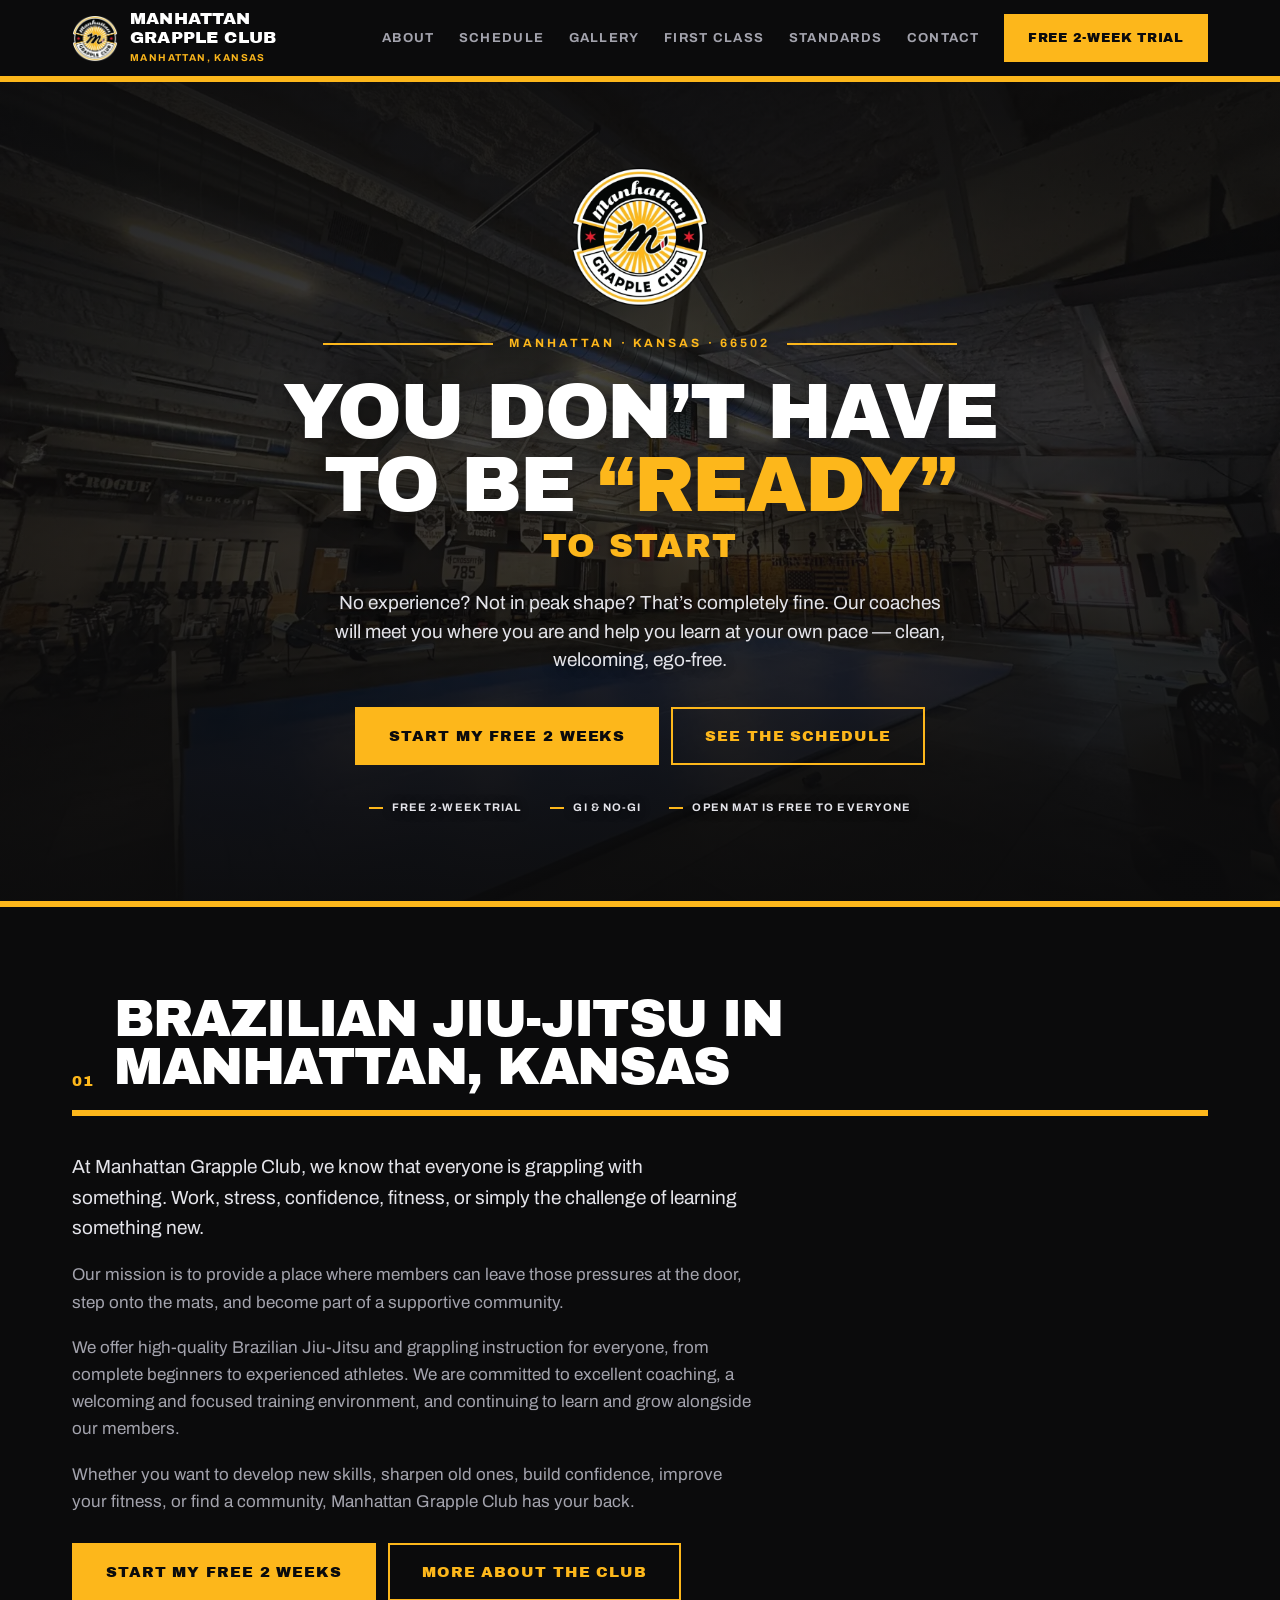
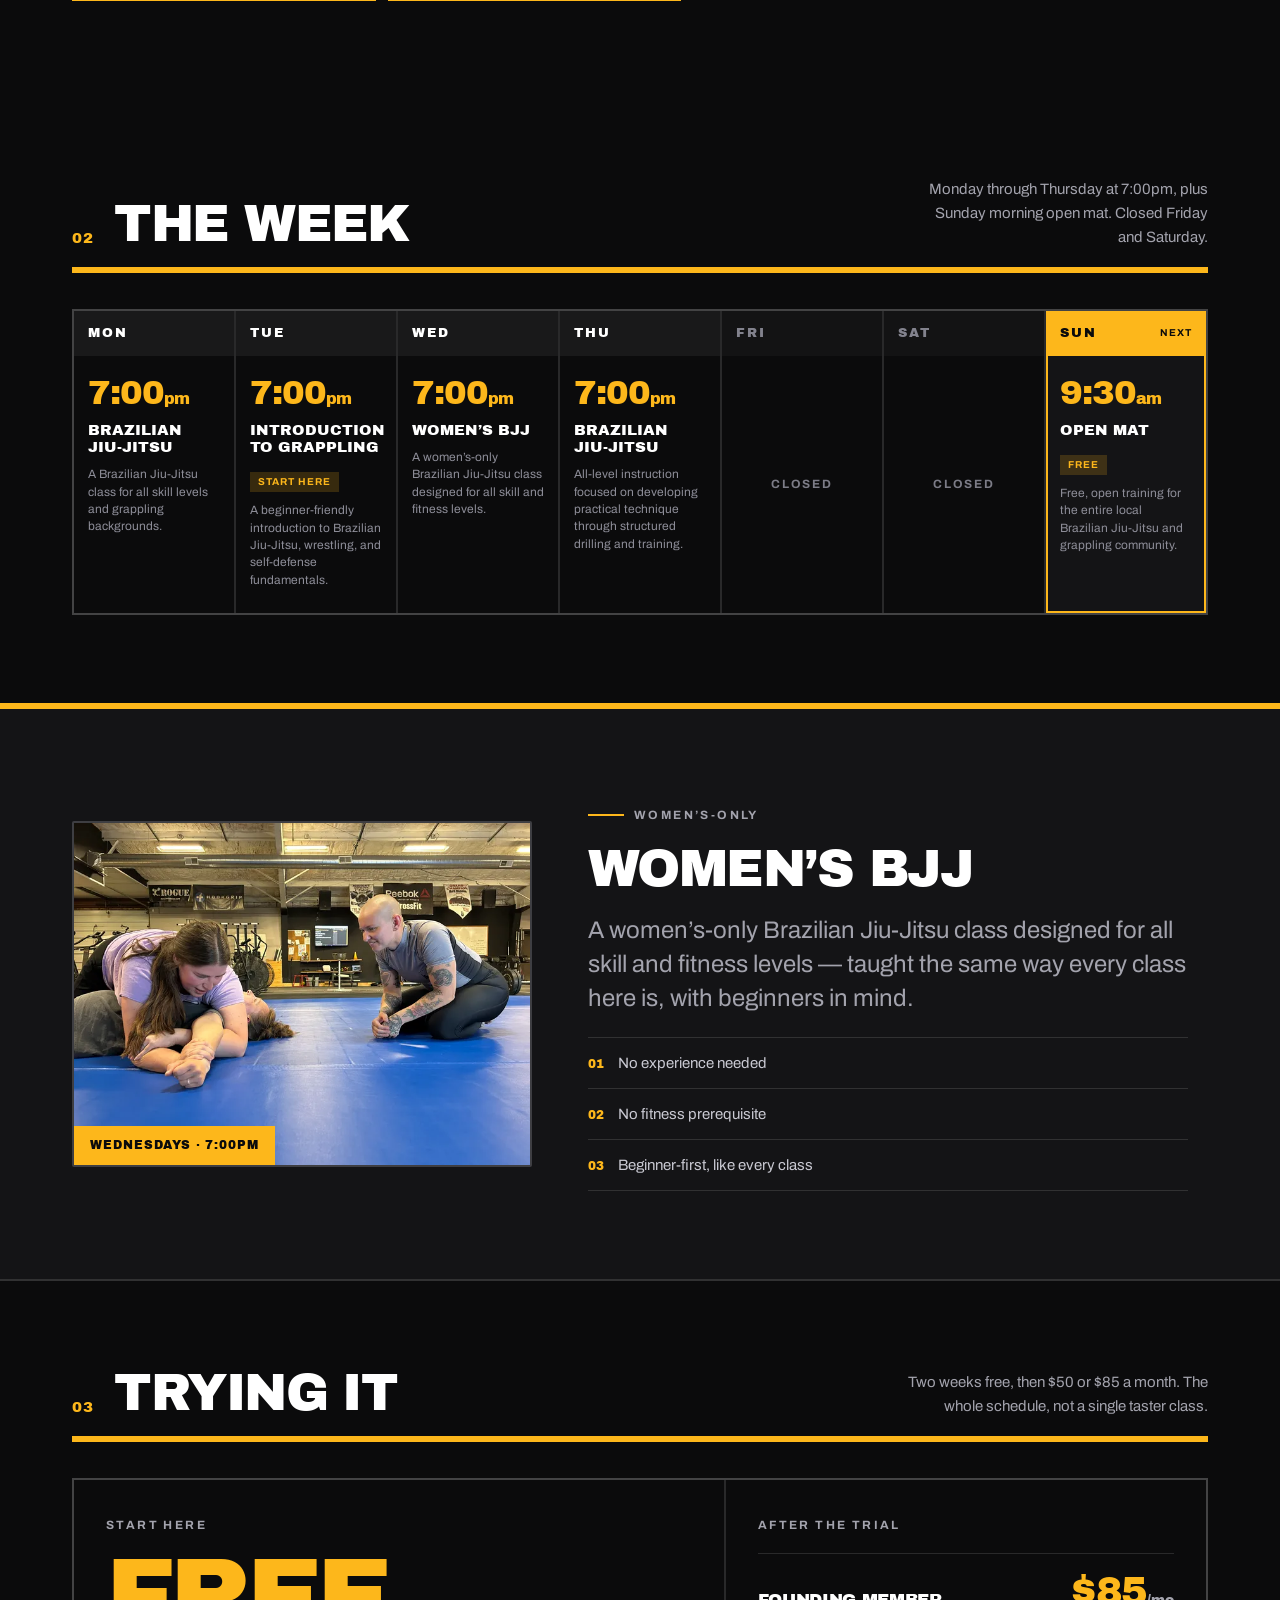
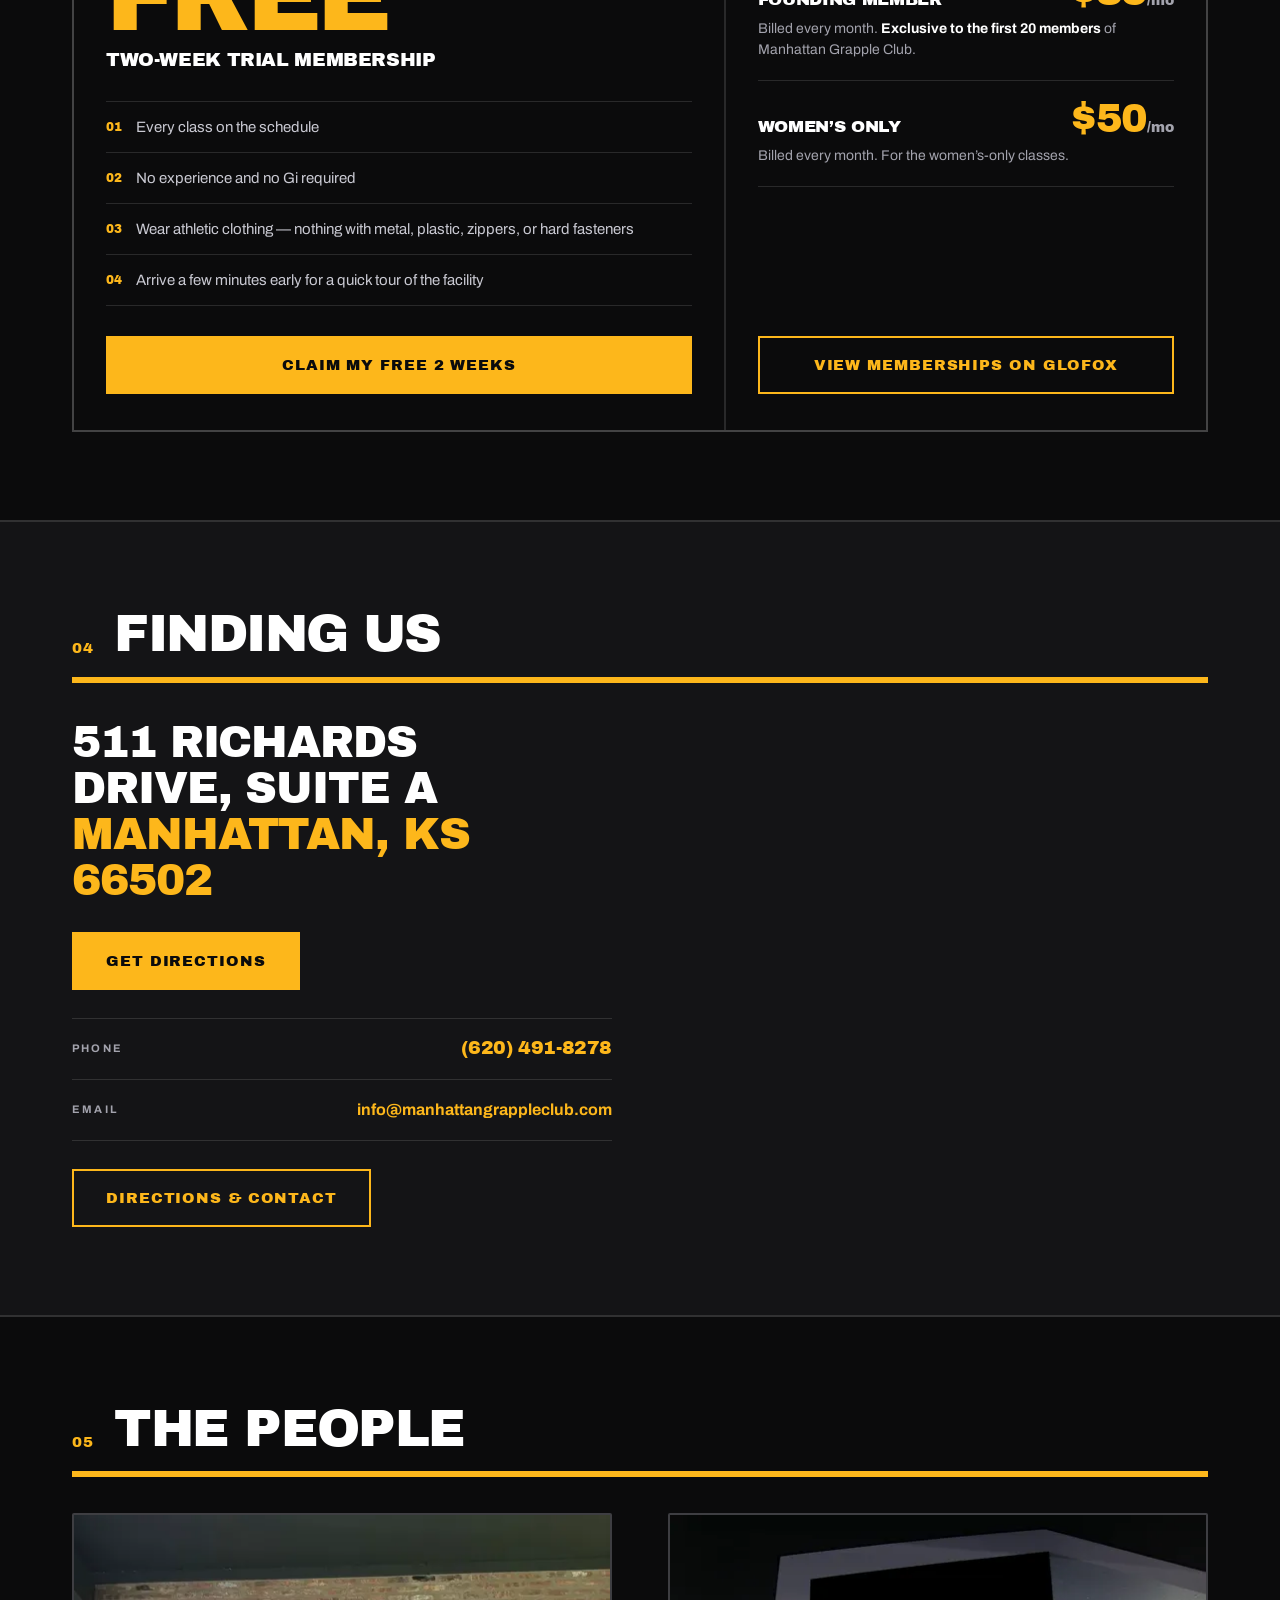
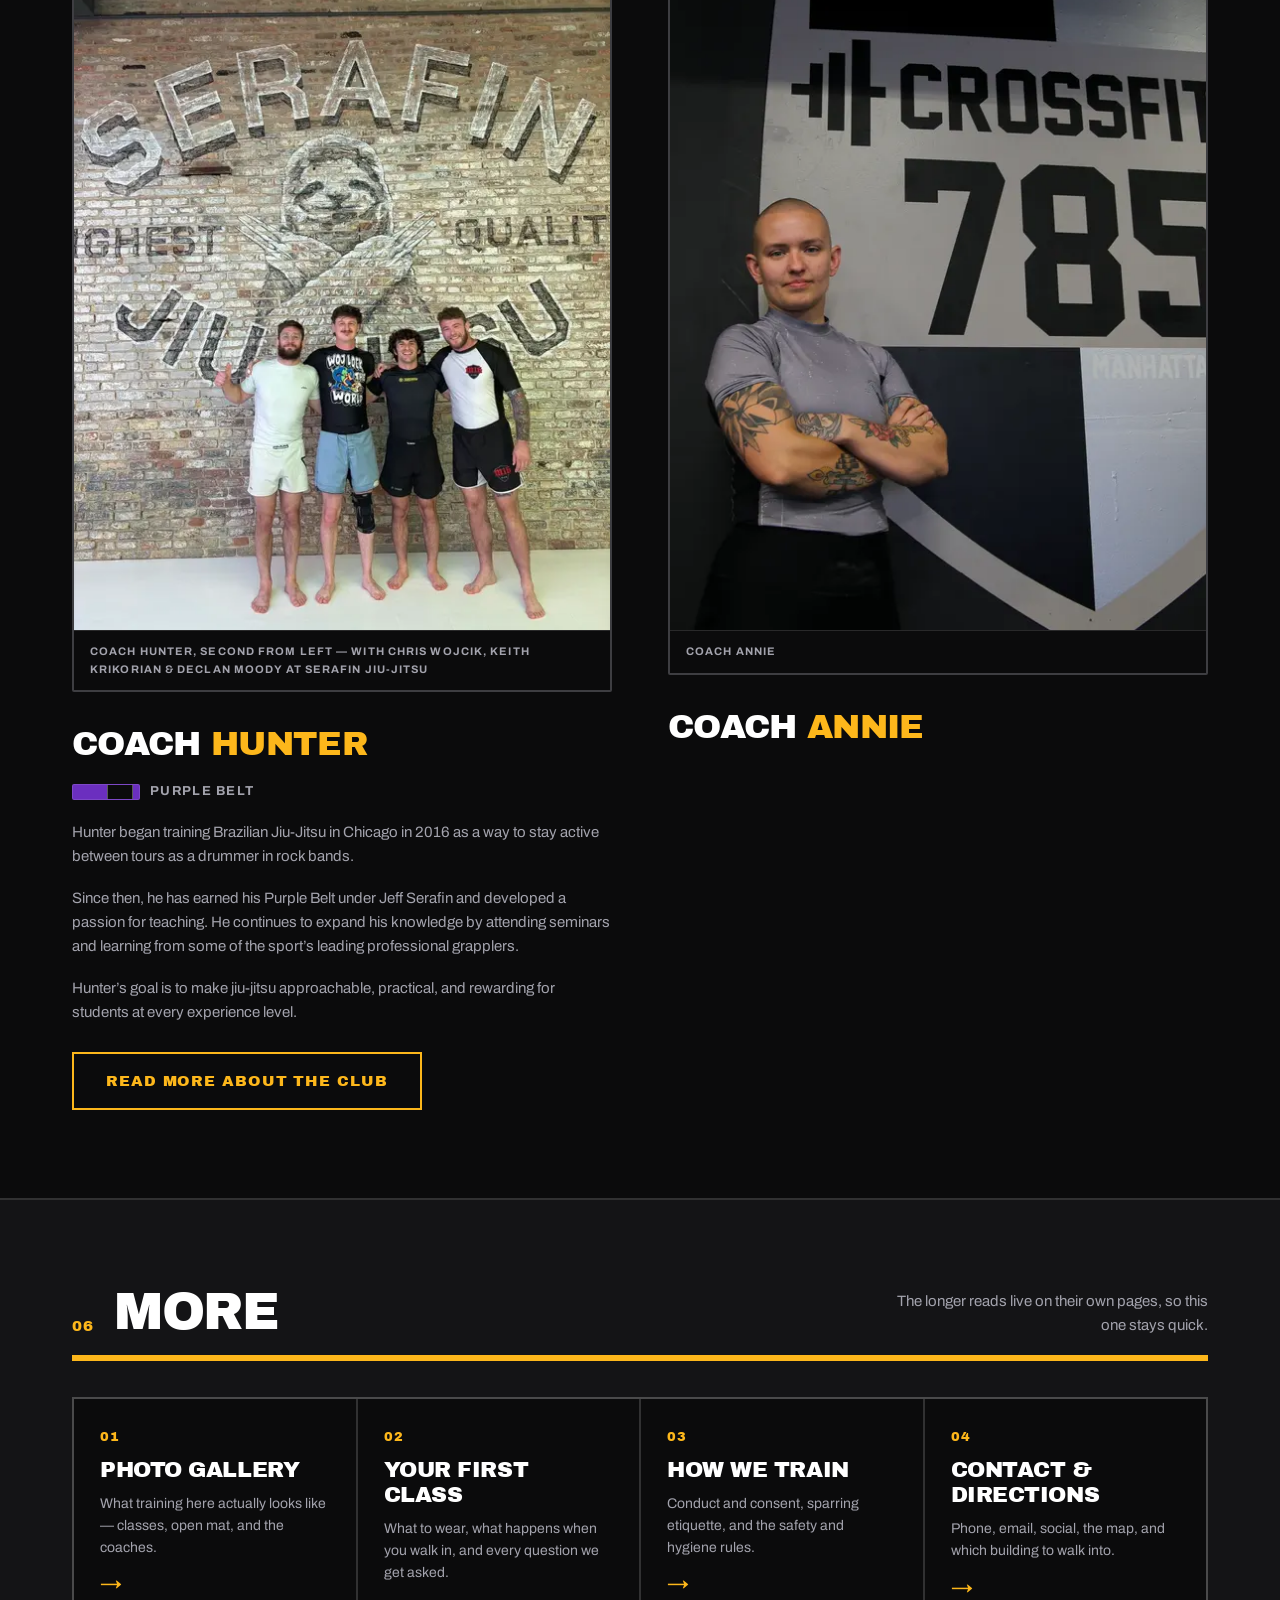
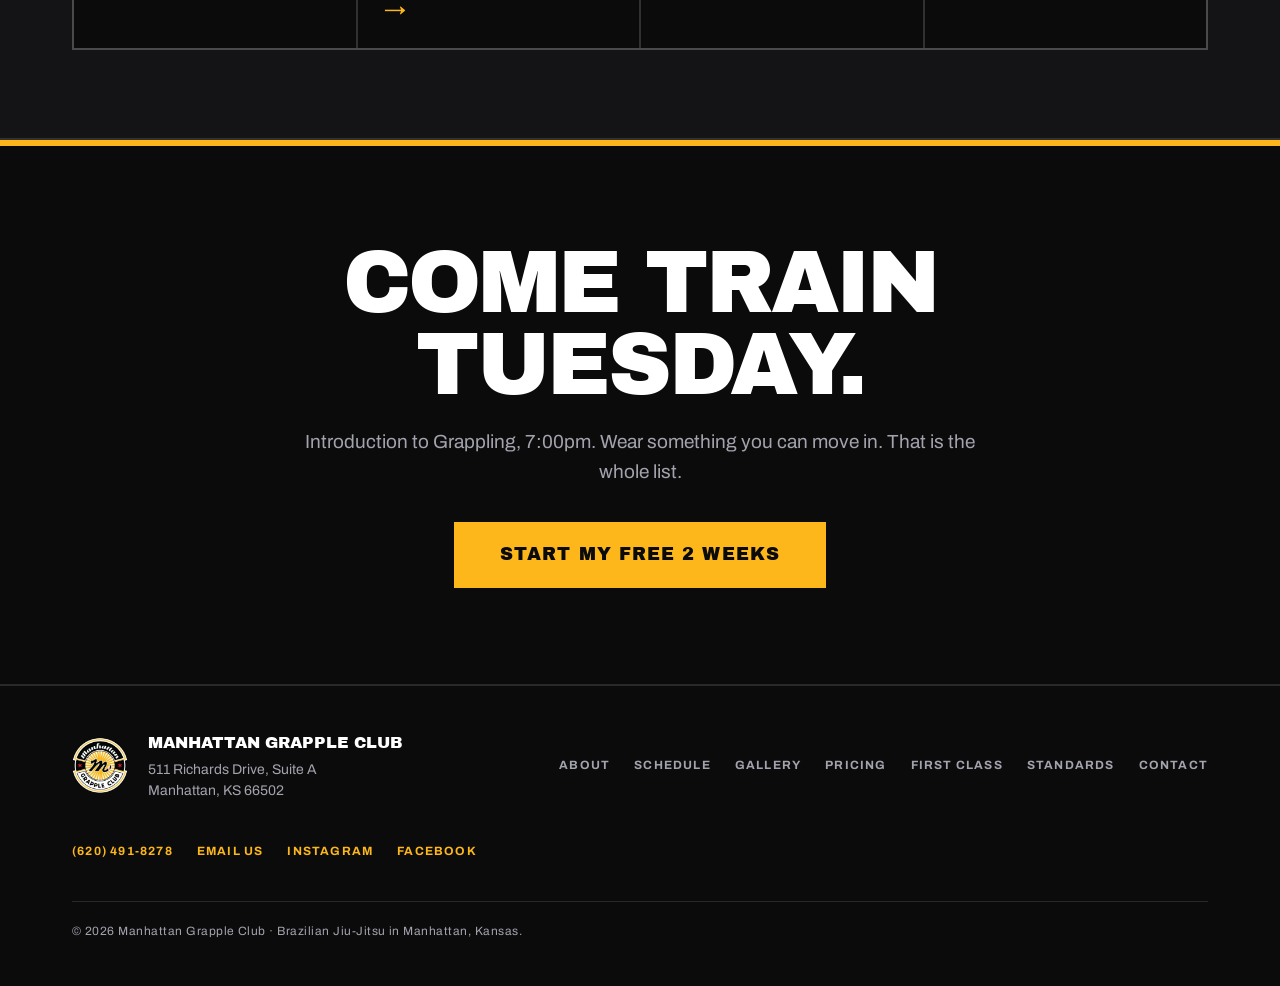
==== commit 8b83ed26: "Name the other three people in Hunter's photo Chris Wojcik, Keith Krikorian and Declan Moody, suppli" ====
--- a/site/index.html
+++ b/site/index.html
@@ -510,8 +510,8 @@
                  srcset="assets/img/photos/hunter-540.webp 540w, assets/img/photos/hunter-900.webp 900w"
                  sizes="(min-width: 1025px) 340px, 100vw"
                  width="900" height="1200" loading="lazy" decoding="async"
-                 alt="Coach Hunter, second from left, with three training partners in front of the Serafin Jiu-Jitsu mural.">
-            <figcaption>Coach Hunter &mdash; second from left, at Serafin Jiu-Jitsu</figcaption>
+                 alt="Coach Hunter, second from left, with Chris Wojcik, Keith Krikorian and Declan Moody in front of the Serafin Jiu-Jitsu mural.">
+            <figcaption>Coach Hunter, second from left &mdash; with Chris Wojcik, Keith Krikorian &amp; Declan Moody at Serafin Jiu-Jitsu</figcaption>
           </figure>
 
           <div class="coach-body">
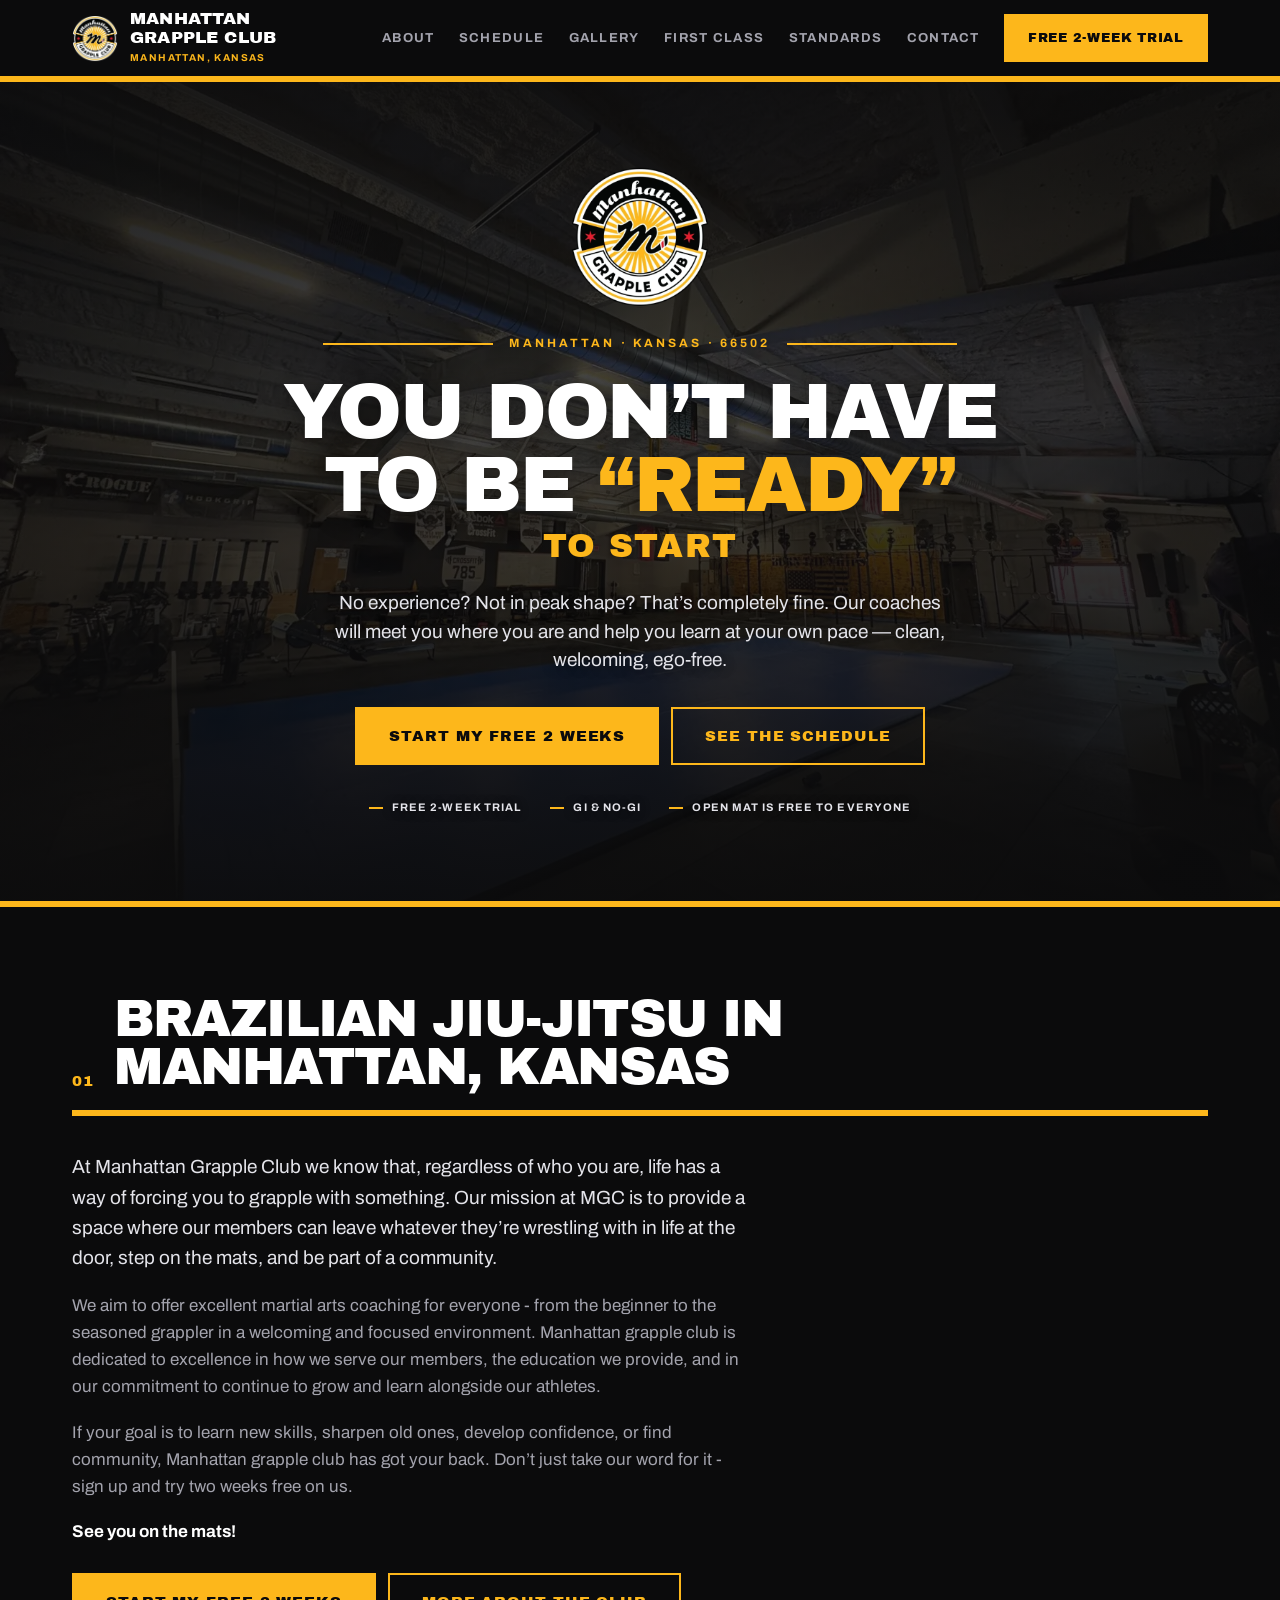
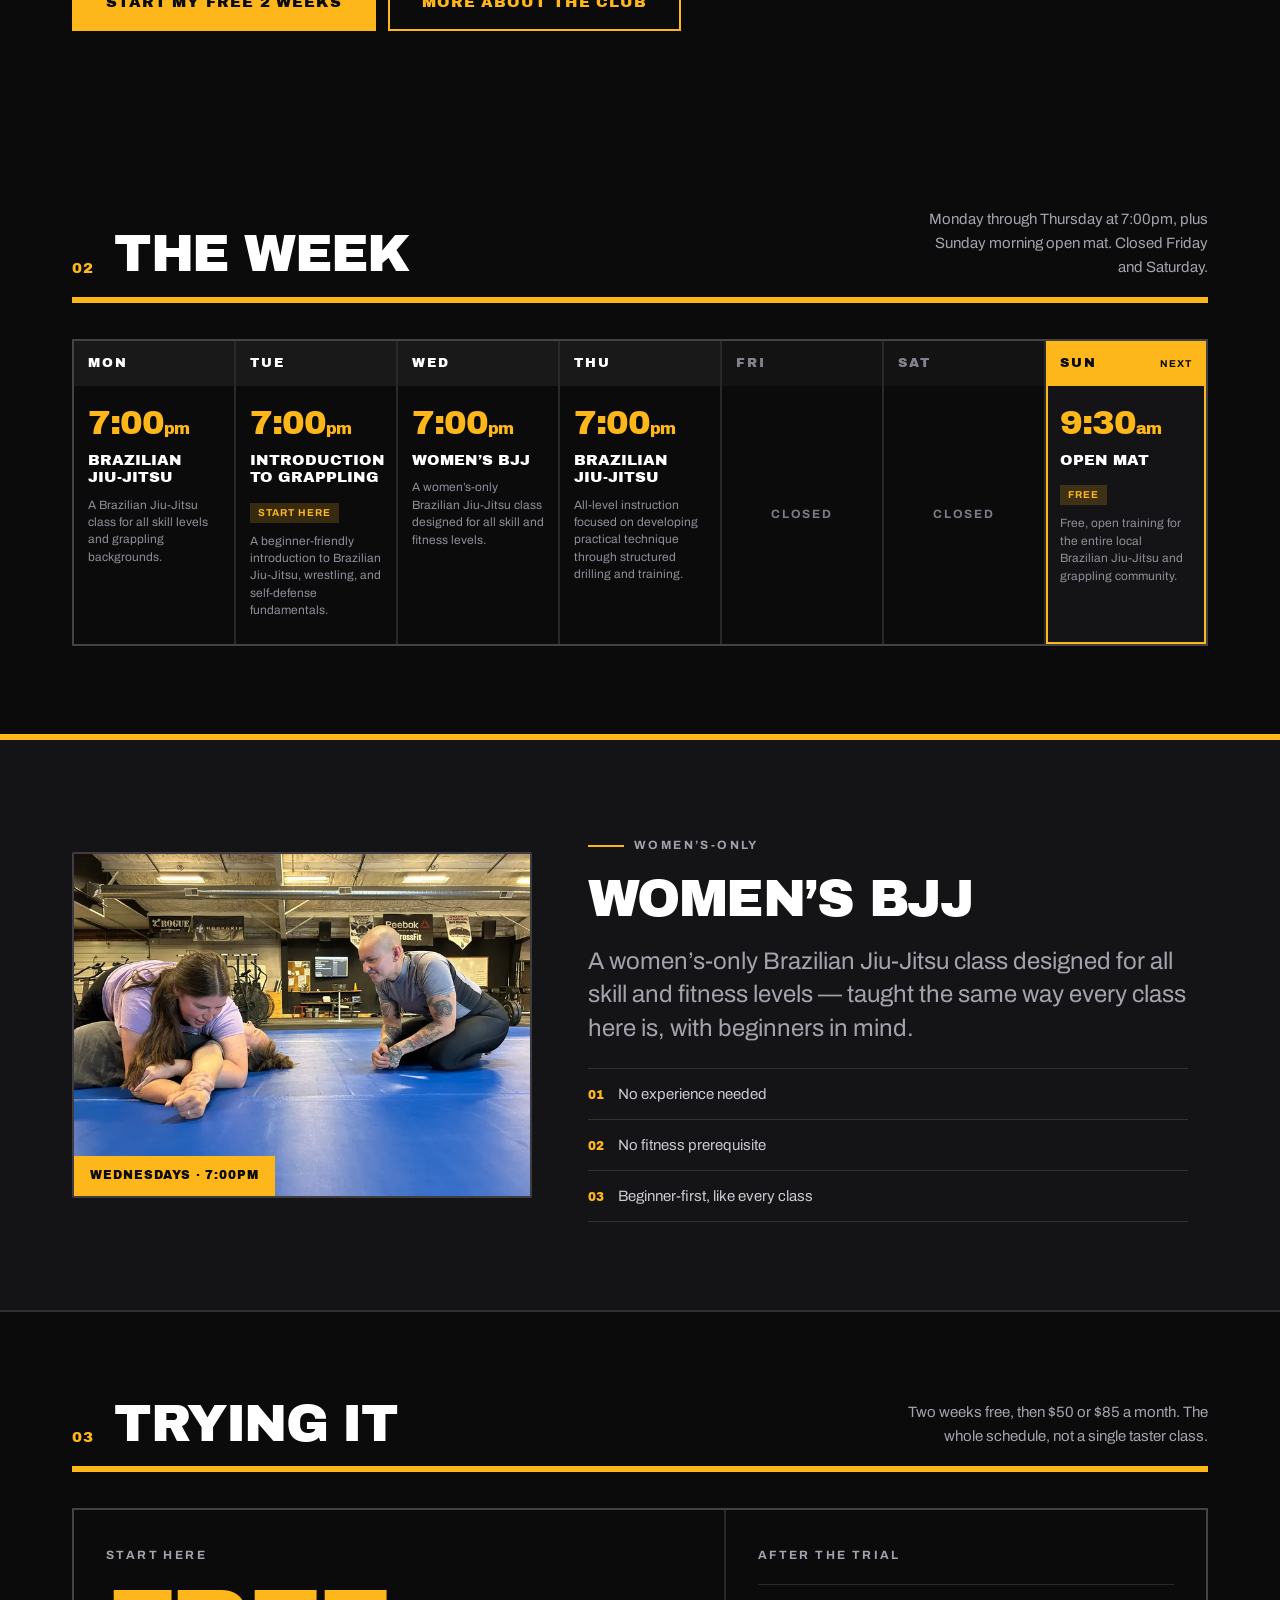
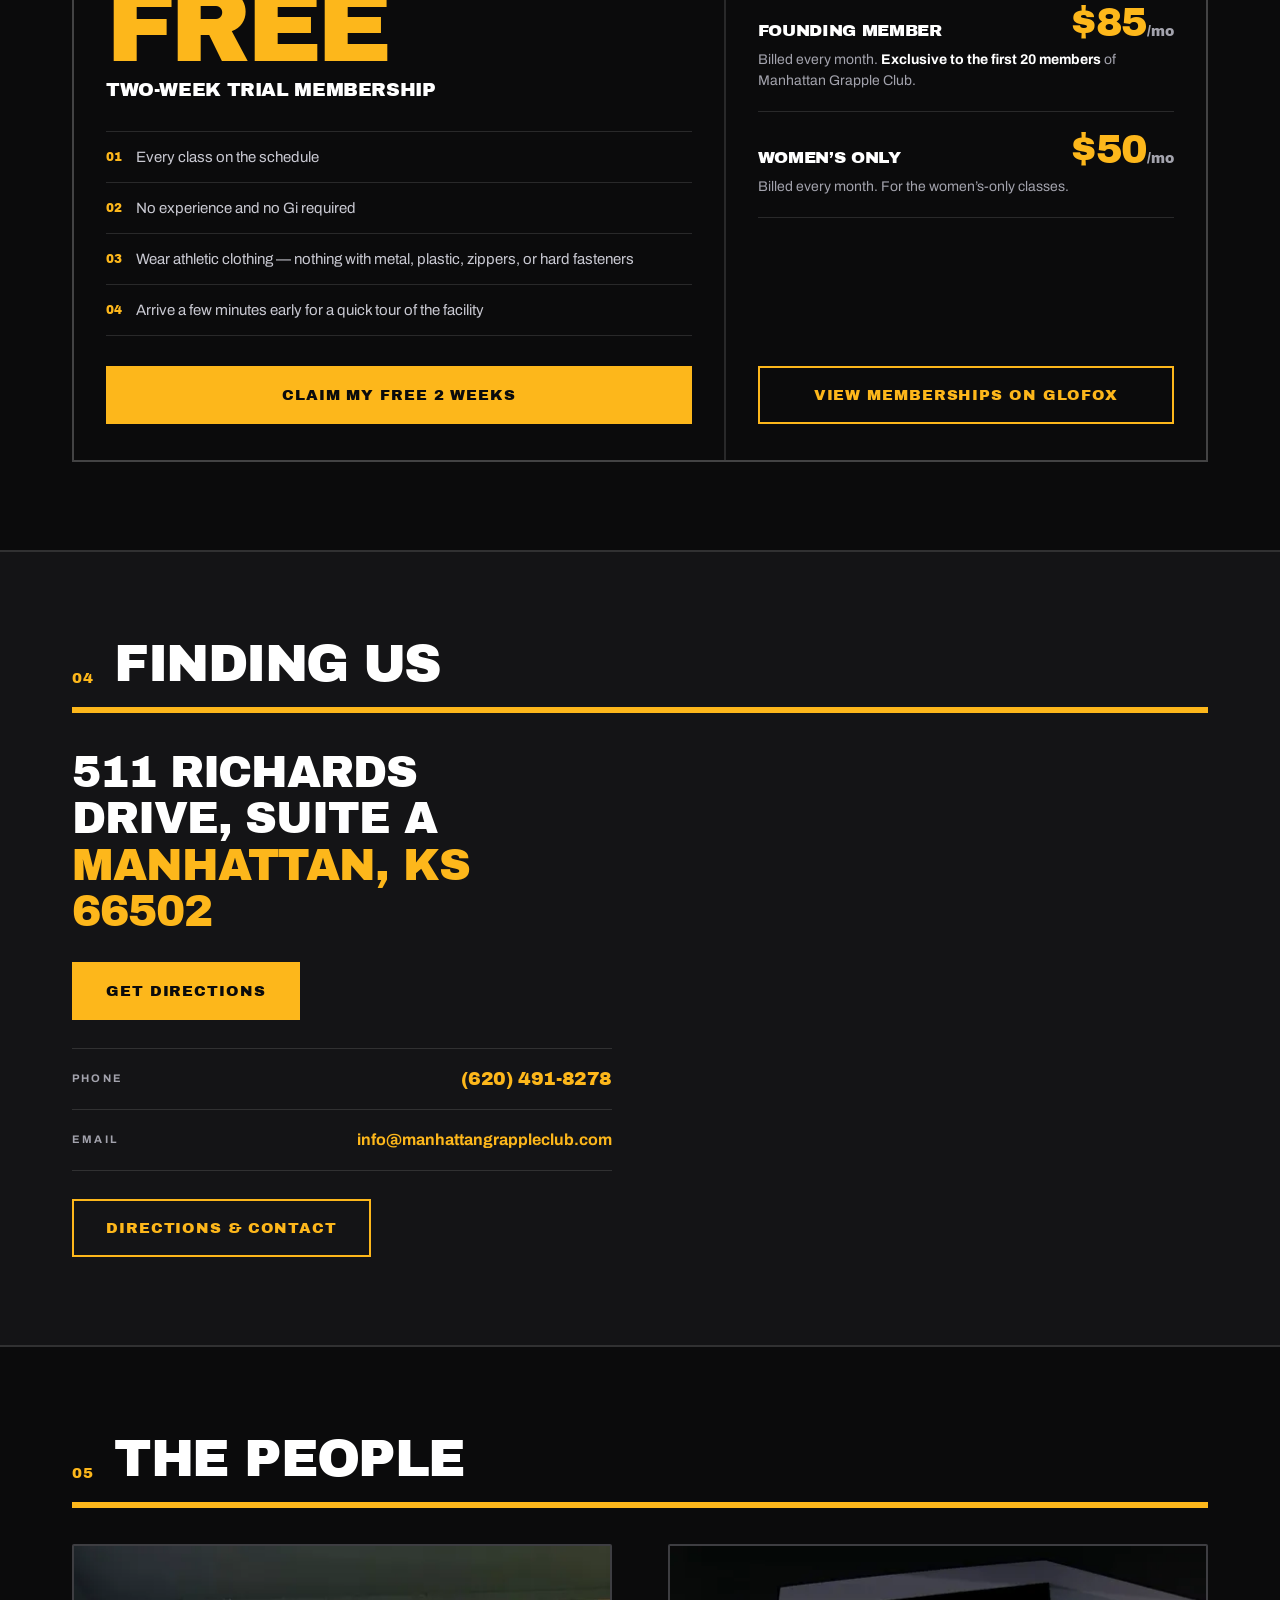
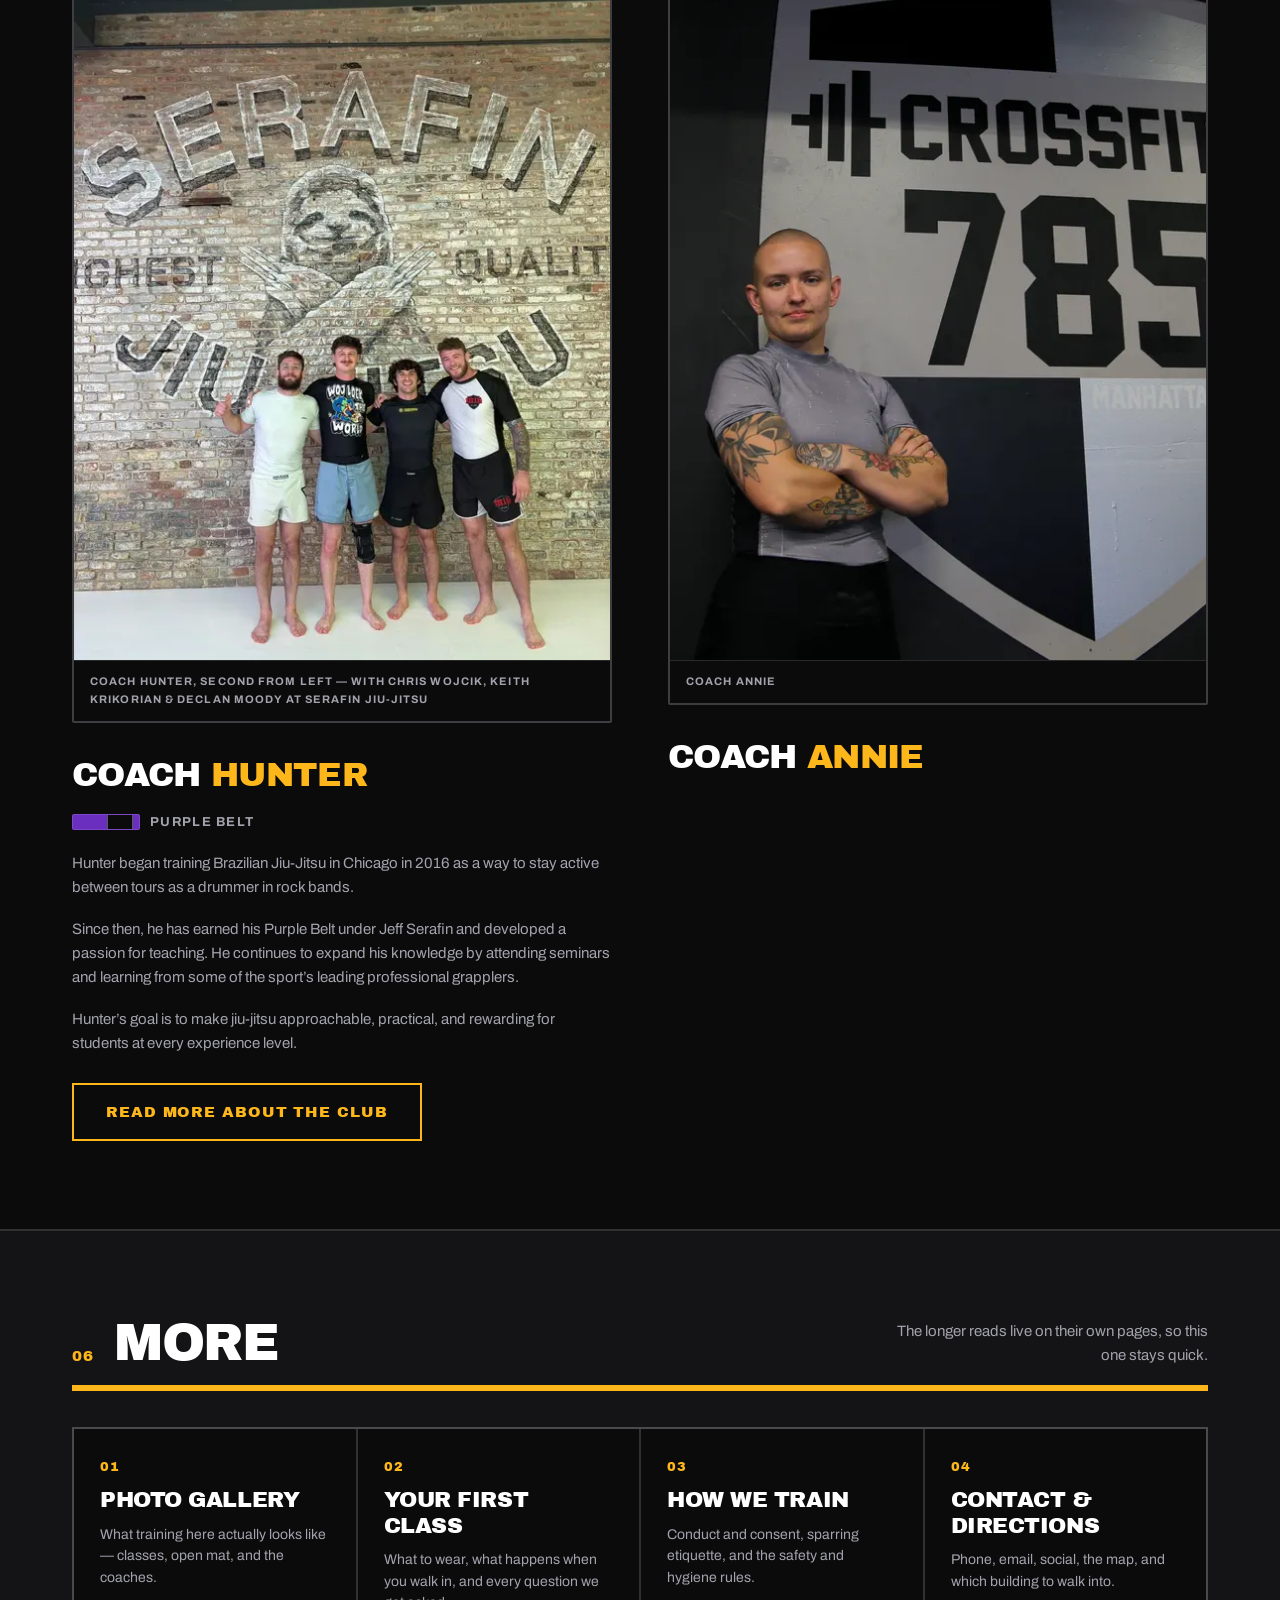
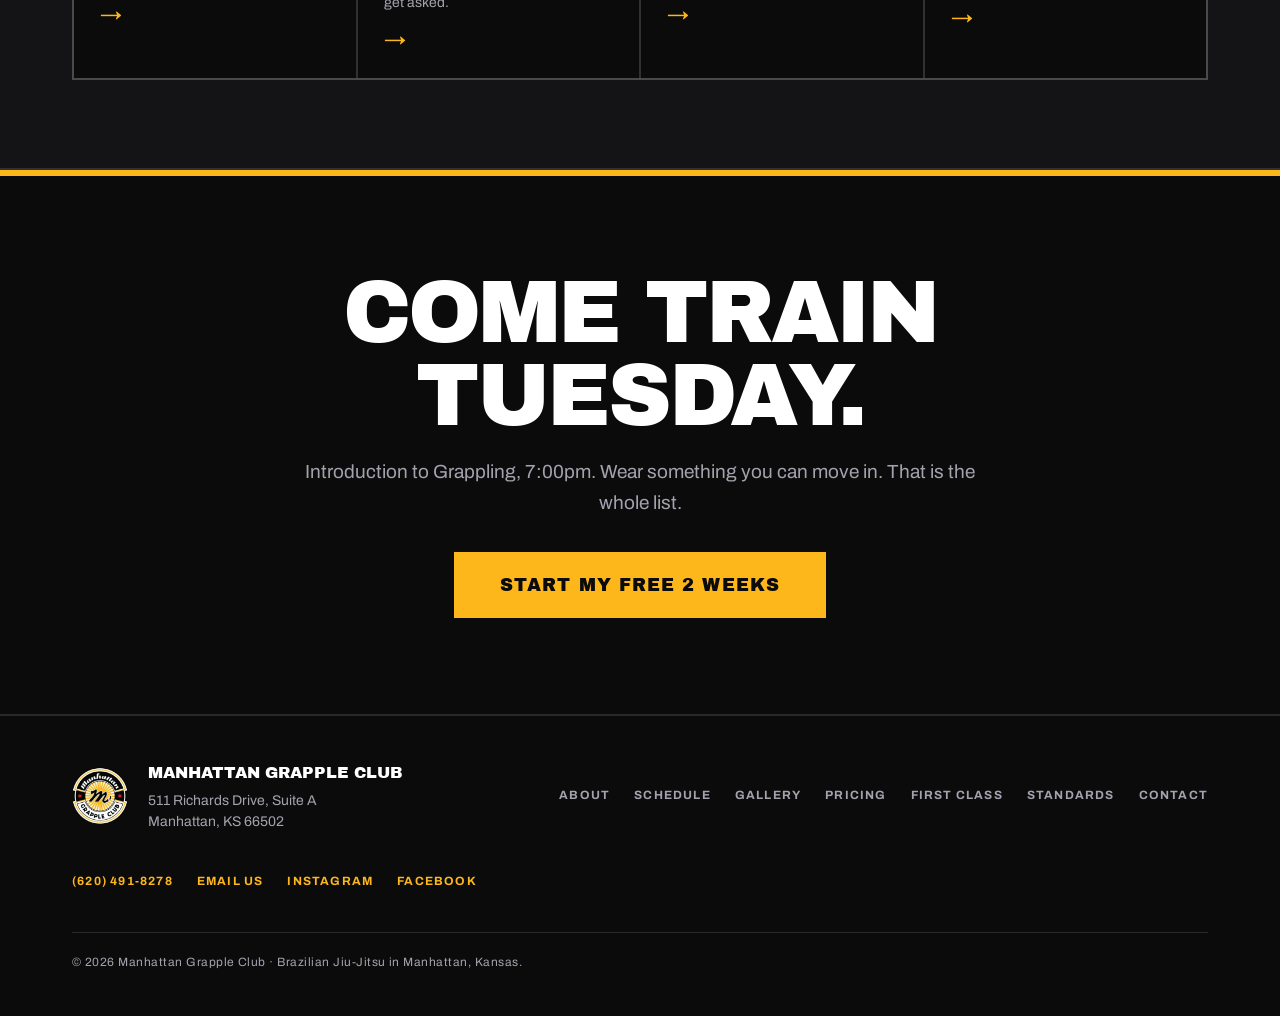
==== commit ac218775: "Replace the About copy with the client's exact text Both places it appears: the home page section 01" ====
--- a/site/index.html
+++ b/site/index.html
@@ -227,23 +227,23 @@
 
       <div class="prose">
         <p class="prose-lede">
-          At Manhattan Grapple Club, we know that everyone is grappling with something. Work,
-          stress, confidence, fitness, or simply the challenge of learning something new.
+          At Manhattan Grapple Club we know that, regardless of who you are, life has a way of
+          forcing you to grapple with something. Our mission at MGC is to provide a space where
+          our members can leave whatever they&rsquo;re wrestling with in life at the door, step
+          on the mats, and be part of a community.
         </p>
         <p>
-          Our mission is to provide a place where members can leave those pressures at the door,
-          step onto the mats, and become part of a supportive community.
+          We aim to offer excellent martial arts coaching for everyone - from the beginner to the
+          seasoned grappler in a welcoming and focused environment. Manhattan grapple club is
+          dedicated to excellence in how we serve our members, the education we provide, and in
+          our commitment to continue to grow and learn alongside our athletes.
         </p>
         <p>
-          We offer high-quality Brazilian Jiu-Jitsu and grappling instruction for everyone, from
-          complete beginners to experienced athletes. We are committed to excellent coaching, a
-          welcoming and focused training environment, and continuing to learn and grow alongside
-          our members.
+          If your goal is to learn new skills, sharpen old ones, develop confidence, or find
+          community, Manhattan grapple club has got your back. Don&rsquo;t just take our word for
+          it - sign up and try two weeks free on us.
         </p>
-        <p>
-          Whether you want to develop new skills, sharpen old ones, build confidence, improve your
-          fitness, or find a community, Manhattan Grapple Club has your back.
-        </p>
+        <p class="prose-signoff">See you on the mats!</p>
       </div>
 
       <div class="btn-row">
--- a/site/assets/css/styles.css
+++ b/site/assets/css/styles.css
@@ -958,8 +958,11 @@
 .prose { display: grid; gap: 18px; max-width: 68ch; }
 .prose p { margin: 0; color: var(--muted); line-height: var(--lh-body); }
 .prose strong { color: var(--white); font-weight: 700; }
-/* After `.prose p` so it wins on cascade order rather than needing !important. */
+/* After `.prose p` so these win on cascade order rather than needing !important. */
 .prose .prose-lede { color: var(--near-white); font-size: var(--size-lede); }
+/* The closing line. Lifted out of --muted so a one-line sign-off doesn't read as the
+   copy trailing off; not sized up, because it is a sign-off and not a second lede. */
+.prose .prose-signoff { color: var(--white); font-weight: 700; }
 
 /* ---------- Gallery ----------
    The panel grid again: a 2px gap over a hairline-coloured parent, so the gap
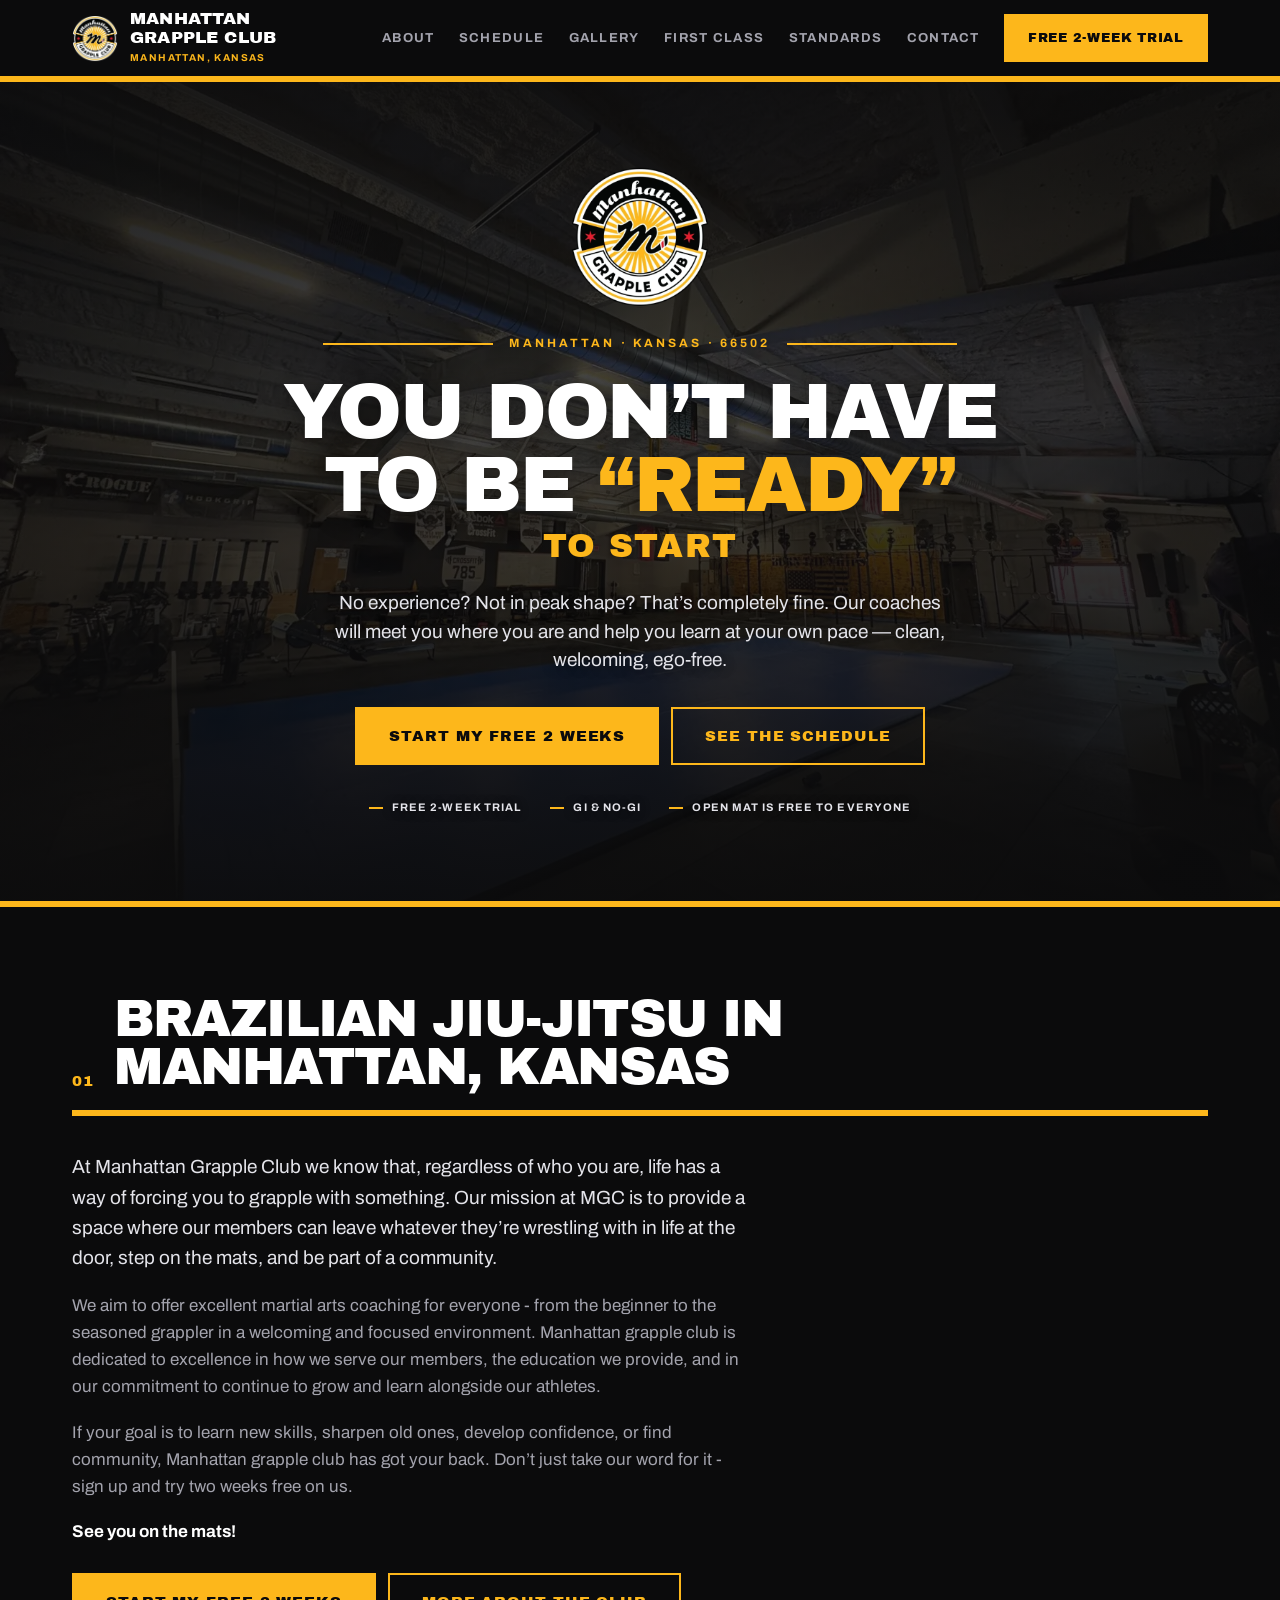
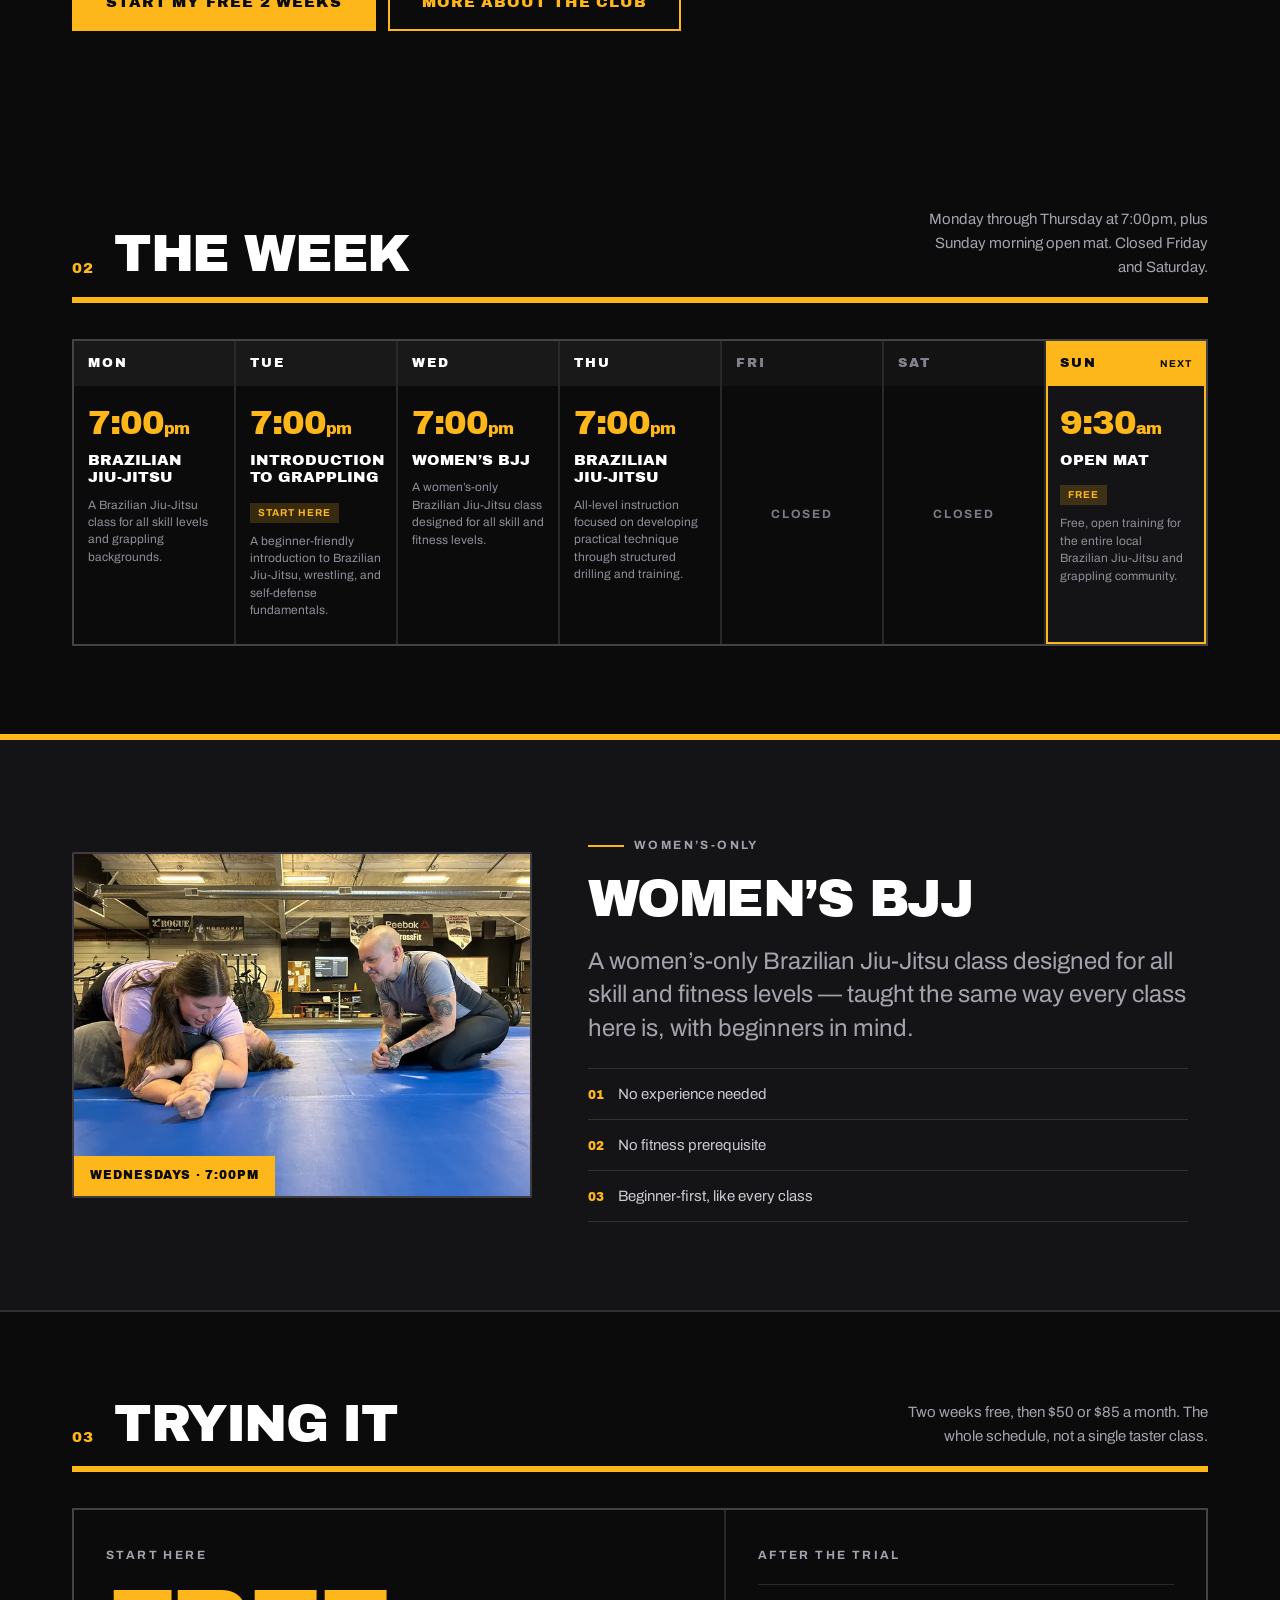
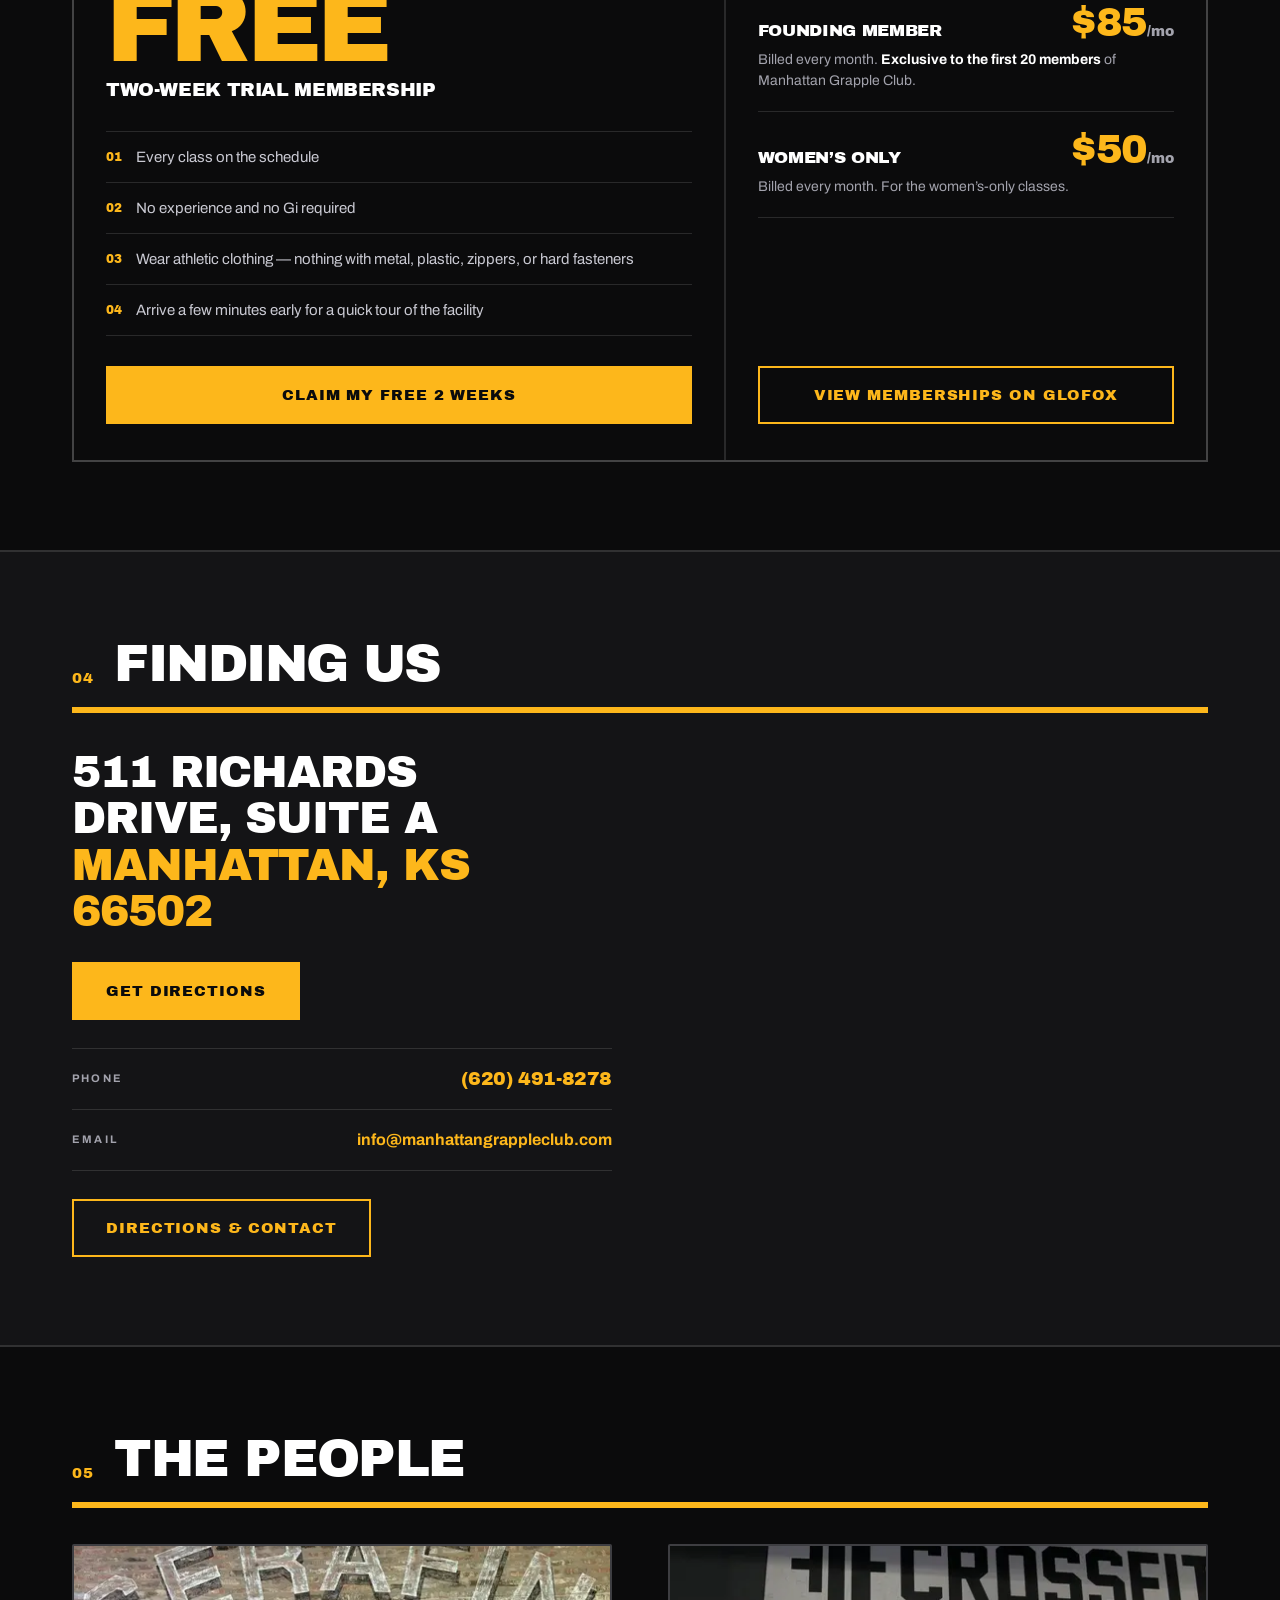
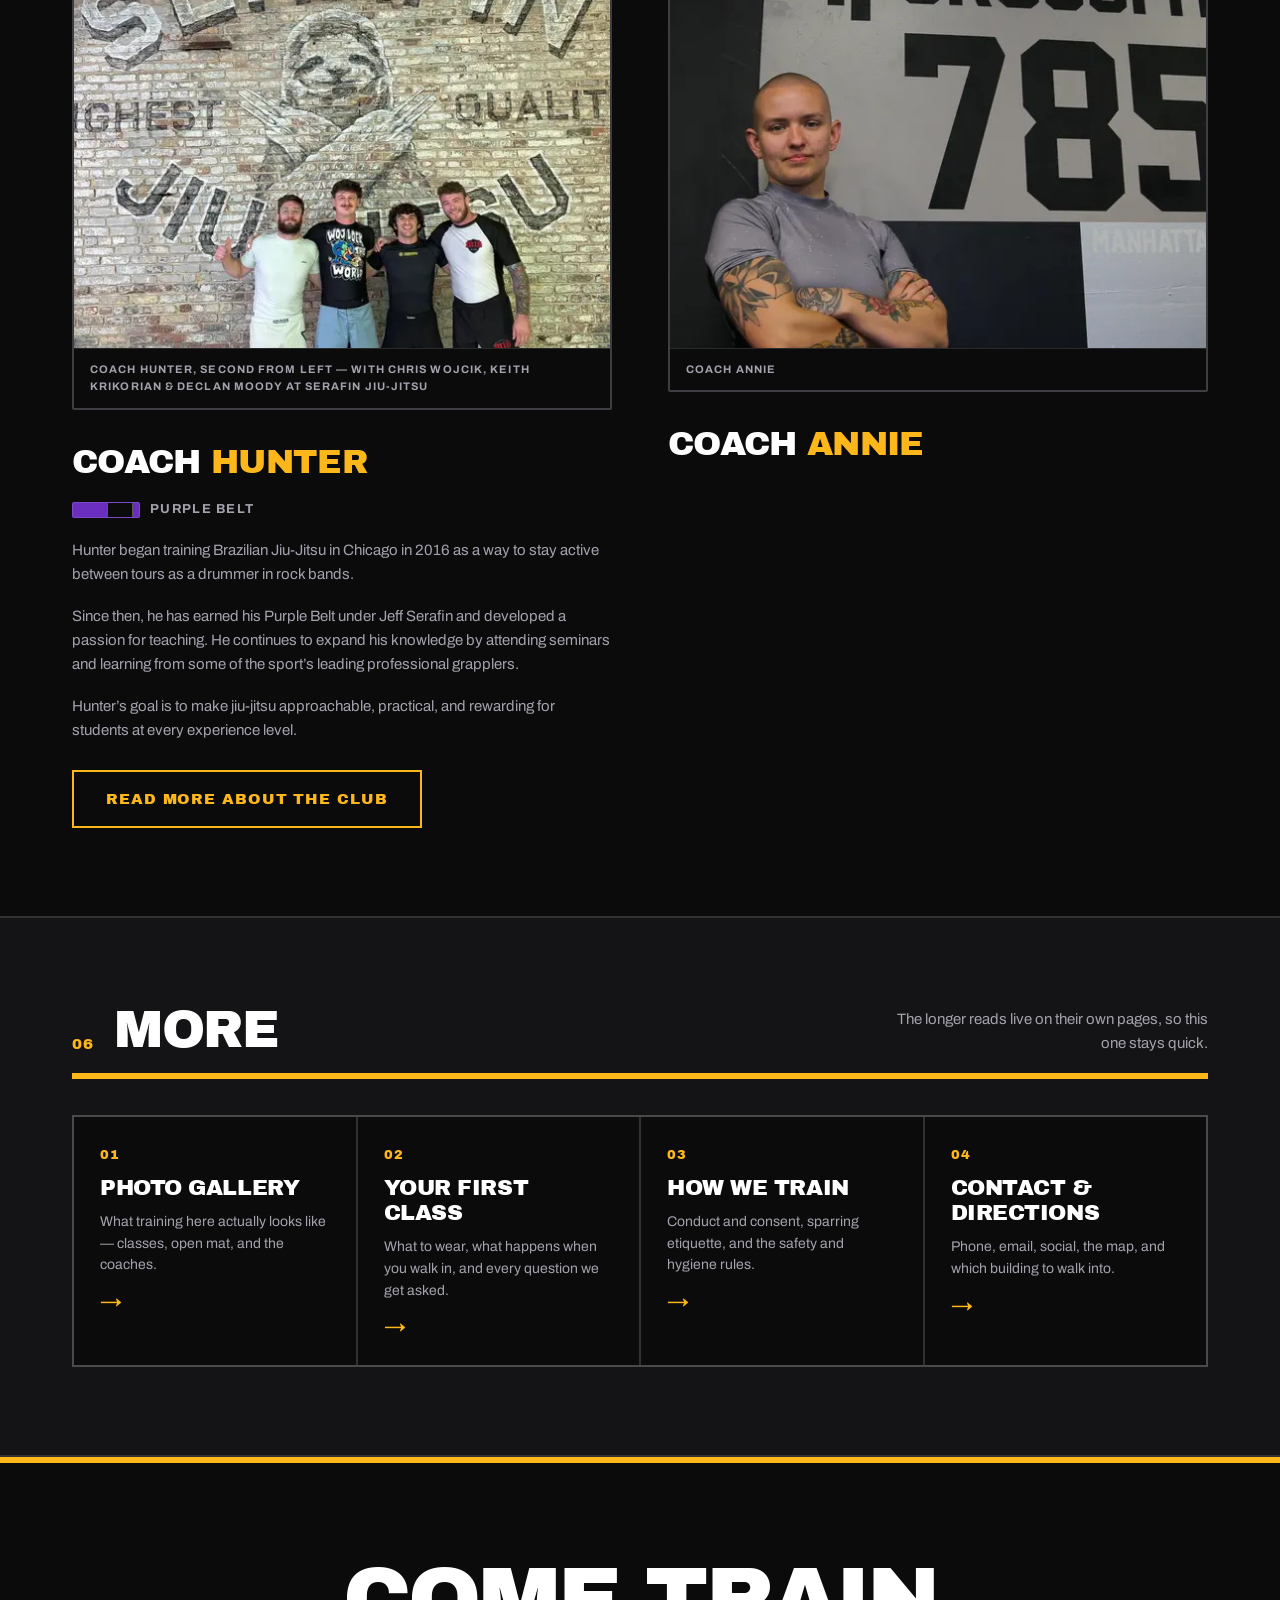
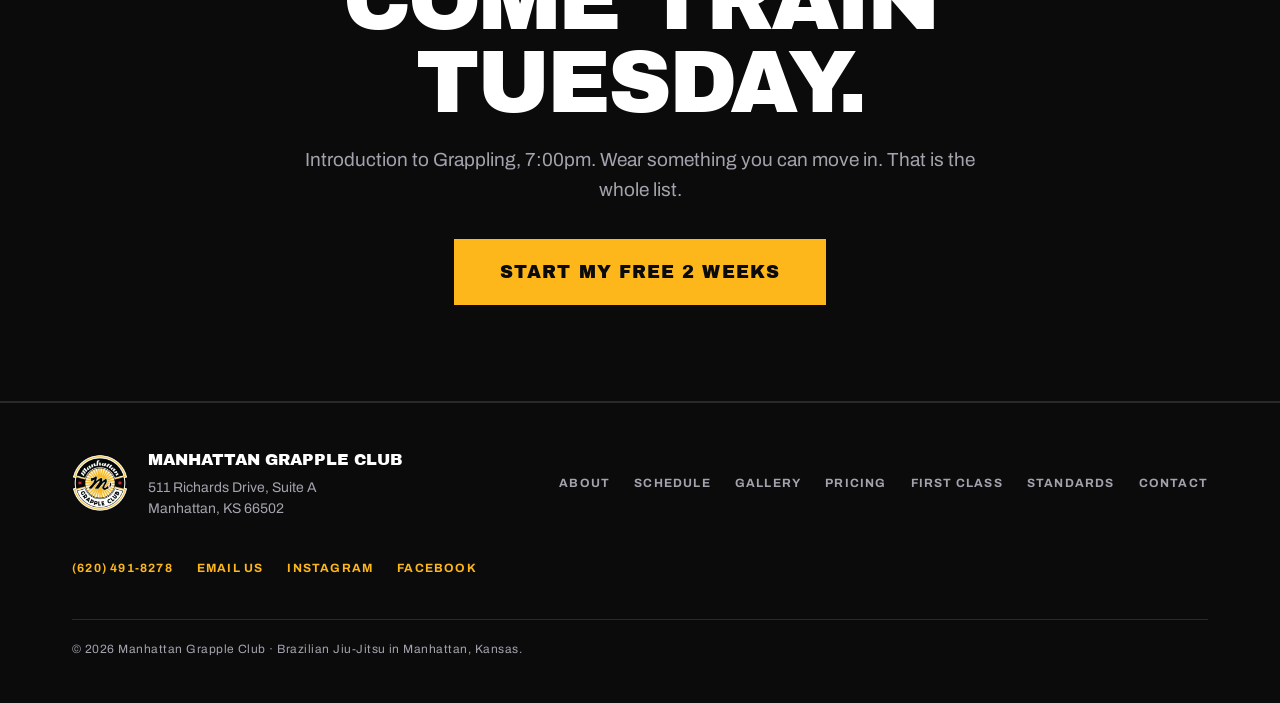
==== commit 68d77391: "Make every content photo open the lightbox, not just the gallery ones The home-page photos were iner" ====
--- a/site/index.html
+++ b/site/index.html
@@ -356,11 +356,16 @@
   <section class="section section-feature" id="womens" aria-labelledby="womens-title">
     <div class="wrap feature-grid">
       <figure class="photo photo-wide feature-photo">
-        <img src="assets/img/photos/womens-feature-720.webp"
-             srcset="assets/img/photos/womens-feature-720.webp 720w, assets/img/photos/womens-feature-1200.webp 1200w"
-             sizes="(min-width: 1025px) 460px, 100vw"
-             width="1200" height="900" loading="lazy" decoding="async"
-             alt="Coach Annie kneeling beside two members and talking them through a position during the Women&rsquo;s BJJ class.">
+        <a class="gal-item" href="assets/img/photos/womens-feature-1200.webp"
+           data-srcset="assets/img/photos/womens-feature-720.webp 720w, assets/img/photos/womens-feature-1200.webp 1200w"
+           data-caption="Women&rsquo;s BJJ &middot; Wednesdays 7:00pm">
+          <img src="assets/img/photos/womens-feature-720.webp"
+               srcset="assets/img/photos/womens-feature-720.webp 720w, assets/img/photos/womens-feature-1200.webp 1200w"
+               sizes="(min-width: 1025px) 460px, 100vw"
+               width="1200" height="900" loading="lazy" decoding="async"
+               alt="Coach Annie kneeling beside two members and talking them through a position during the Women&rsquo;s BJJ class.">
+          <span class="sr-only"> &mdash; view larger</span>
+        </a>
         <figcaption class="photo-chip">Wednesdays &middot; 7:00pm</figcaption>
       </figure>
 
@@ -506,11 +511,16 @@
       <div class="coach-grid">
         <article class="coach">
           <figure class="photo photo-portrait">
-            <img src="assets/img/photos/hunter-540.webp"
-                 srcset="assets/img/photos/hunter-540.webp 540w, assets/img/photos/hunter-900.webp 900w"
-                 sizes="(min-width: 1025px) 340px, 100vw"
-                 width="900" height="1200" loading="lazy" decoding="async"
-                 alt="Coach Hunter, second from left, with Chris Wojcik, Keith Krikorian and Declan Moody in front of the Serafin Jiu-Jitsu mural.">
+            <a class="gal-item" href="assets/img/photos/hunter-1200.webp"
+               data-srcset="assets/img/photos/hunter-900.webp 900w, assets/img/photos/hunter-1200.webp 1200w"
+               data-caption="Coach Hunter, second from left &mdash; with Chris Wojcik, Keith Krikorian &amp; Declan Moody at Serafin Jiu-Jitsu">
+              <img src="assets/img/photos/hunter-540.webp"
+                   srcset="assets/img/photos/hunter-540.webp 540w, assets/img/photos/hunter-900.webp 900w"
+                   sizes="(min-width: 1025px) 340px, 100vw"
+                   width="900" height="1200" loading="lazy" decoding="async"
+                   alt="Coach Hunter, second from left, with Chris Wojcik, Keith Krikorian and Declan Moody in front of the Serafin Jiu-Jitsu mural.">
+              <span class="sr-only"> &mdash; view larger</span>
+            </a>
             <figcaption>Coach Hunter, second from left &mdash; with Chris Wojcik, Keith Krikorian &amp; Declan Moody at Serafin Jiu-Jitsu</figcaption>
           </figure>
 
@@ -538,11 +548,16 @@
 
         <article class="coach">
           <figure class="photo photo-portrait">
-            <img src="assets/img/photos/annie-540.webp"
-                 srcset="assets/img/photos/annie-540.webp 540w, assets/img/photos/annie-900.webp 900w"
-                 sizes="(min-width: 1025px) 340px, 100vw"
-                 width="900" height="1200" loading="lazy" decoding="async"
-                 alt="Coach Annie, arms folded and smiling, in front of the CrossFit 785 wall at the gym.">
+            <a class="gal-item" href="assets/img/photos/annie-1200.webp"
+               data-srcset="assets/img/photos/annie-900.webp 900w, assets/img/photos/annie-1200.webp 1200w"
+               data-caption="Coach Annie">
+              <img src="assets/img/photos/annie-540.webp"
+                   srcset="assets/img/photos/annie-540.webp 540w, assets/img/photos/annie-900.webp 900w"
+                   sizes="(min-width: 1025px) 340px, 100vw"
+                   width="900" height="1200" loading="lazy" decoding="async"
+                   alt="Coach Annie, arms folded and smiling, in front of the CrossFit 785 wall at the gym.">
+              <span class="sr-only"> &mdash; view larger</span>
+            </a>
             <figcaption>Coach Annie</figcaption>
           </figure>
 
@@ -612,6 +627,32 @@
 
 </main>
 
+<!-- Lightbox. Empty until opened: main.js fills in the image, caption and counter.
+     <dialog> gives the modal semantics natively — focus trap, inert background,
+     Escape to close, and focus returned to the thumbnail on close. -->
+<dialog class="lightbox" id="lightbox" aria-label="Photo viewer">
+  <div class="lb-stage">
+    <button class="lb-btn lb-close" type="button" aria-label="Close photo viewer">&times;</button>
+
+    <figure class="lb-figure">
+      <!-- Every gallery encode is 1600x1200, so the ratio is known before the src is
+           set. Declaring it stops the figure reflowing as each photo decodes. -->
+      <img id="lbImg" alt="" width="1600" height="1200" decoding="async">
+    </figure>
+
+    <!-- The arrows live in the bar. Above 641px CSS lifts them out and centres them
+         over the image; below it they stay here, in flow, where they cannot cover
+         the photo. They are NOT children of .lb-stage — that grid has two rows, and
+         extra in-flow children there stretch into full-width blocks. -->
+    <div class="lb-bar">
+      <button class="lb-btn lb-prev" type="button" aria-label="Previous photo">&larr;</button>
+      <p class="lb-count" id="lbCount" aria-live="polite"></p>
+      <figcaption class="lb-caption" id="lbCap"></figcaption>
+      <button class="lb-btn lb-next" type="button" aria-label="Next photo">&rarr;</button>
+    </div>
+  </div>
+</dialog>
+
 <footer class="site-footer">
   <div class="wrap footer-inner">
     <div class="footer-brand">
--- a/site/assets/css/styles.css
+++ b/site/assets/css/styles.css
@@ -949,6 +949,10 @@
   border: 0;
   font-family: var(--font-display); font-weight: var(--weight-display);
   font-size: 12px; letter-spacing: 0.08em;
+  /* The chip sits ON TOP of the photo. Where the photo is a lightbox link, a click
+     landing on the chip would otherwise hit the caption and do nothing — so the whole
+     image stays clickable, corner included. The chip is not interactive itself. */
+  pointer-events: none;
 }
 
 /* ---------- Prose ----------
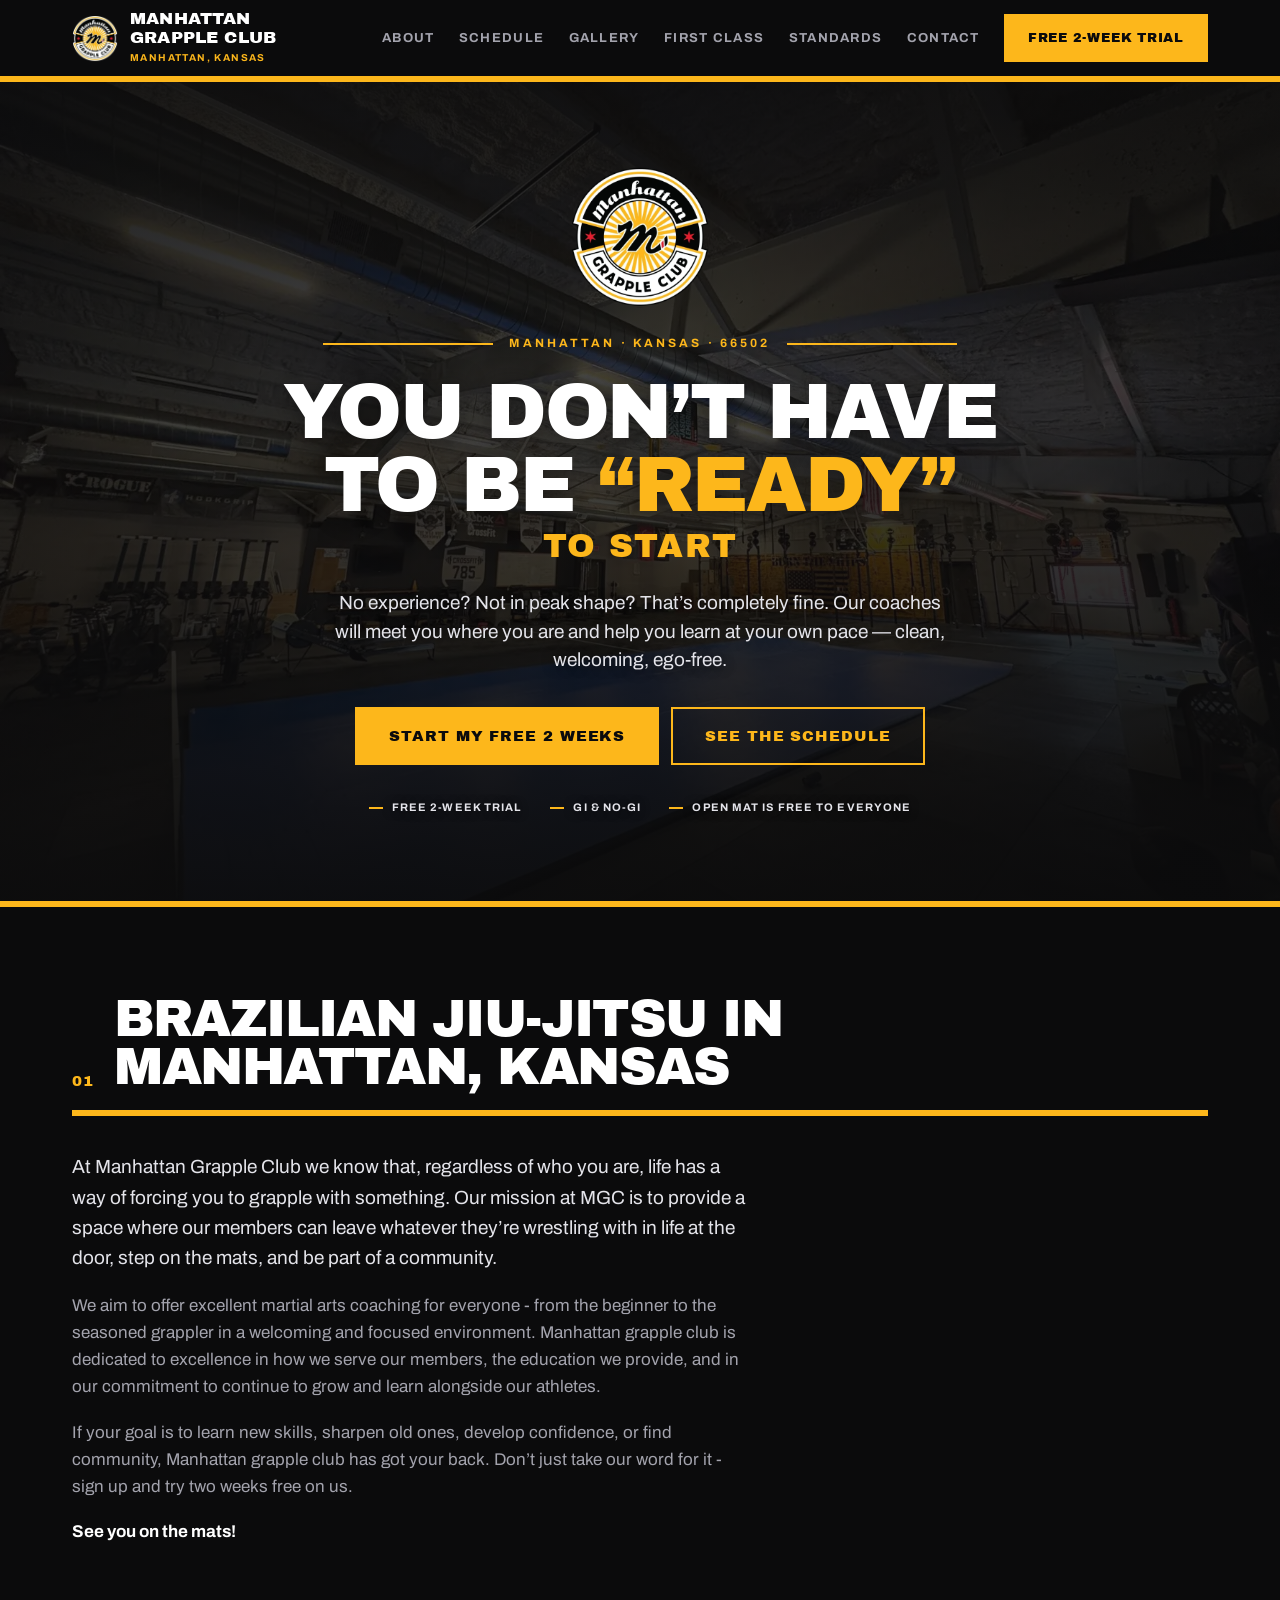
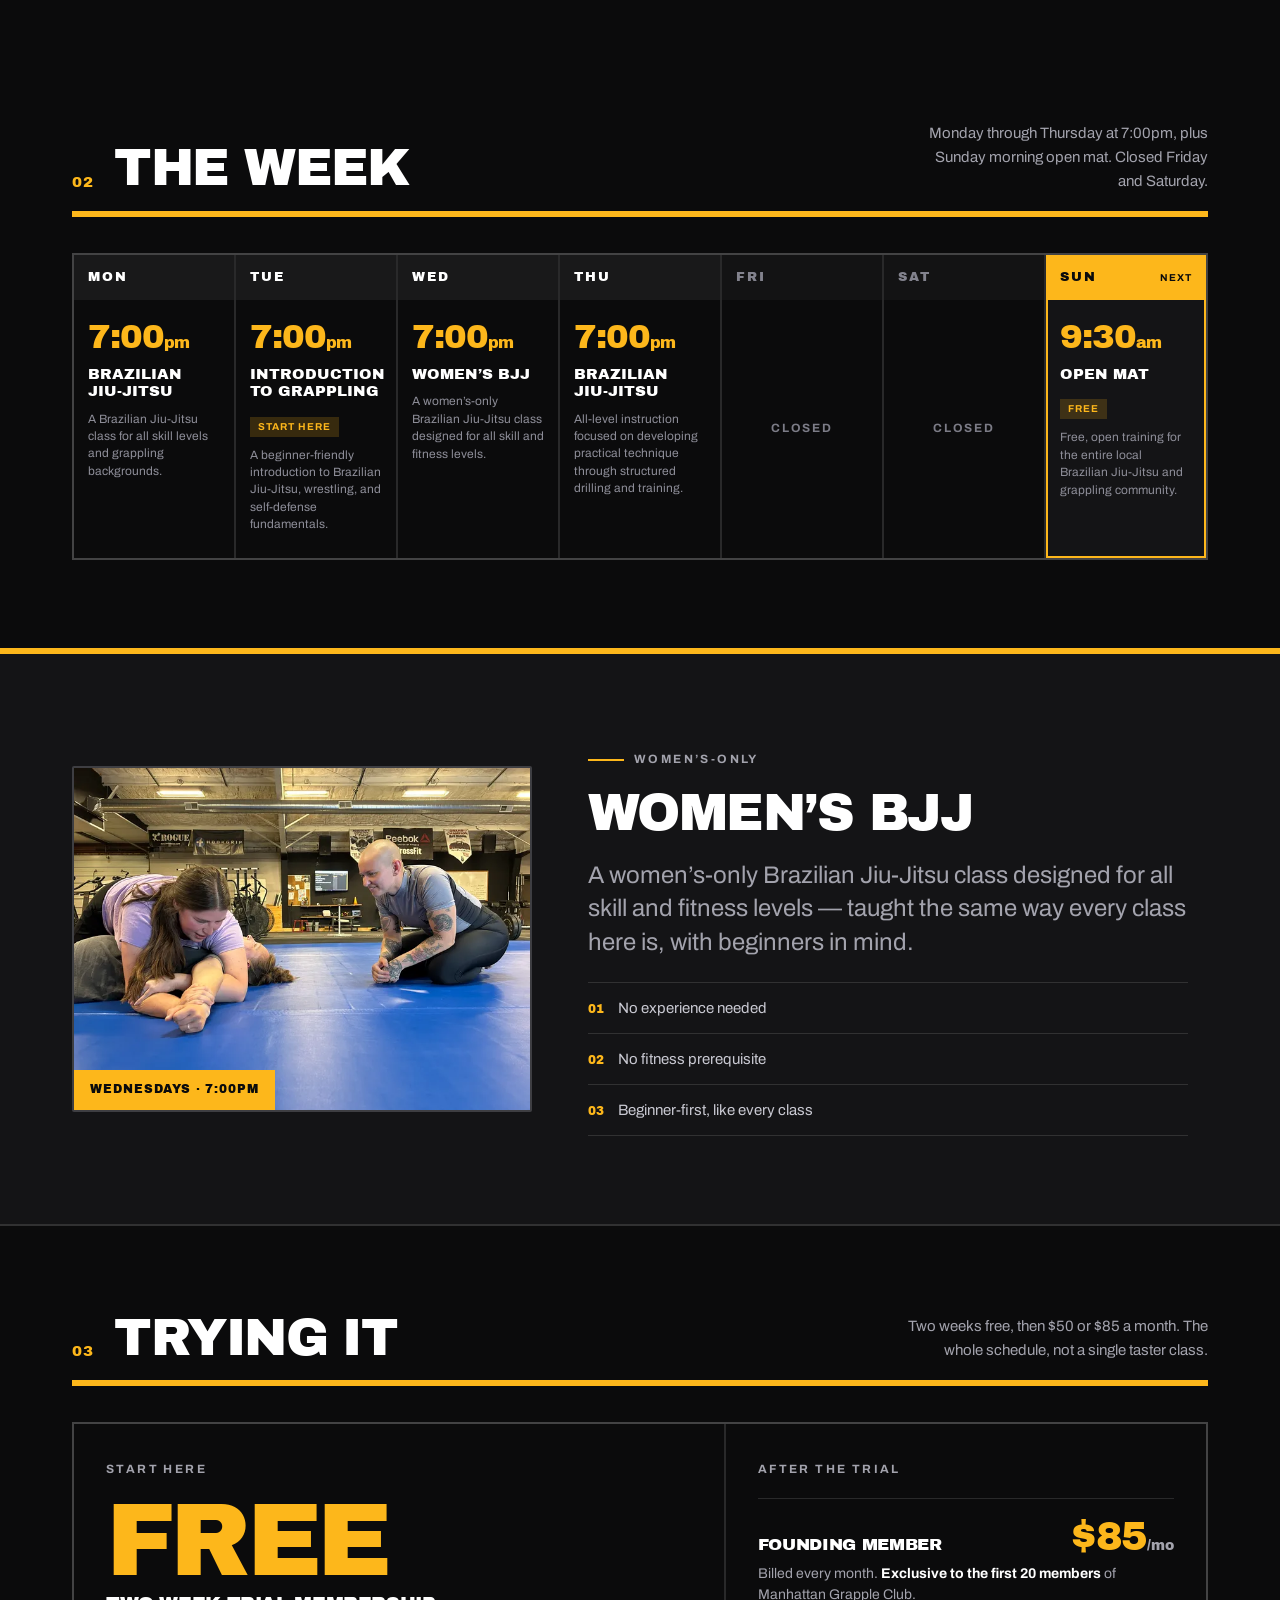
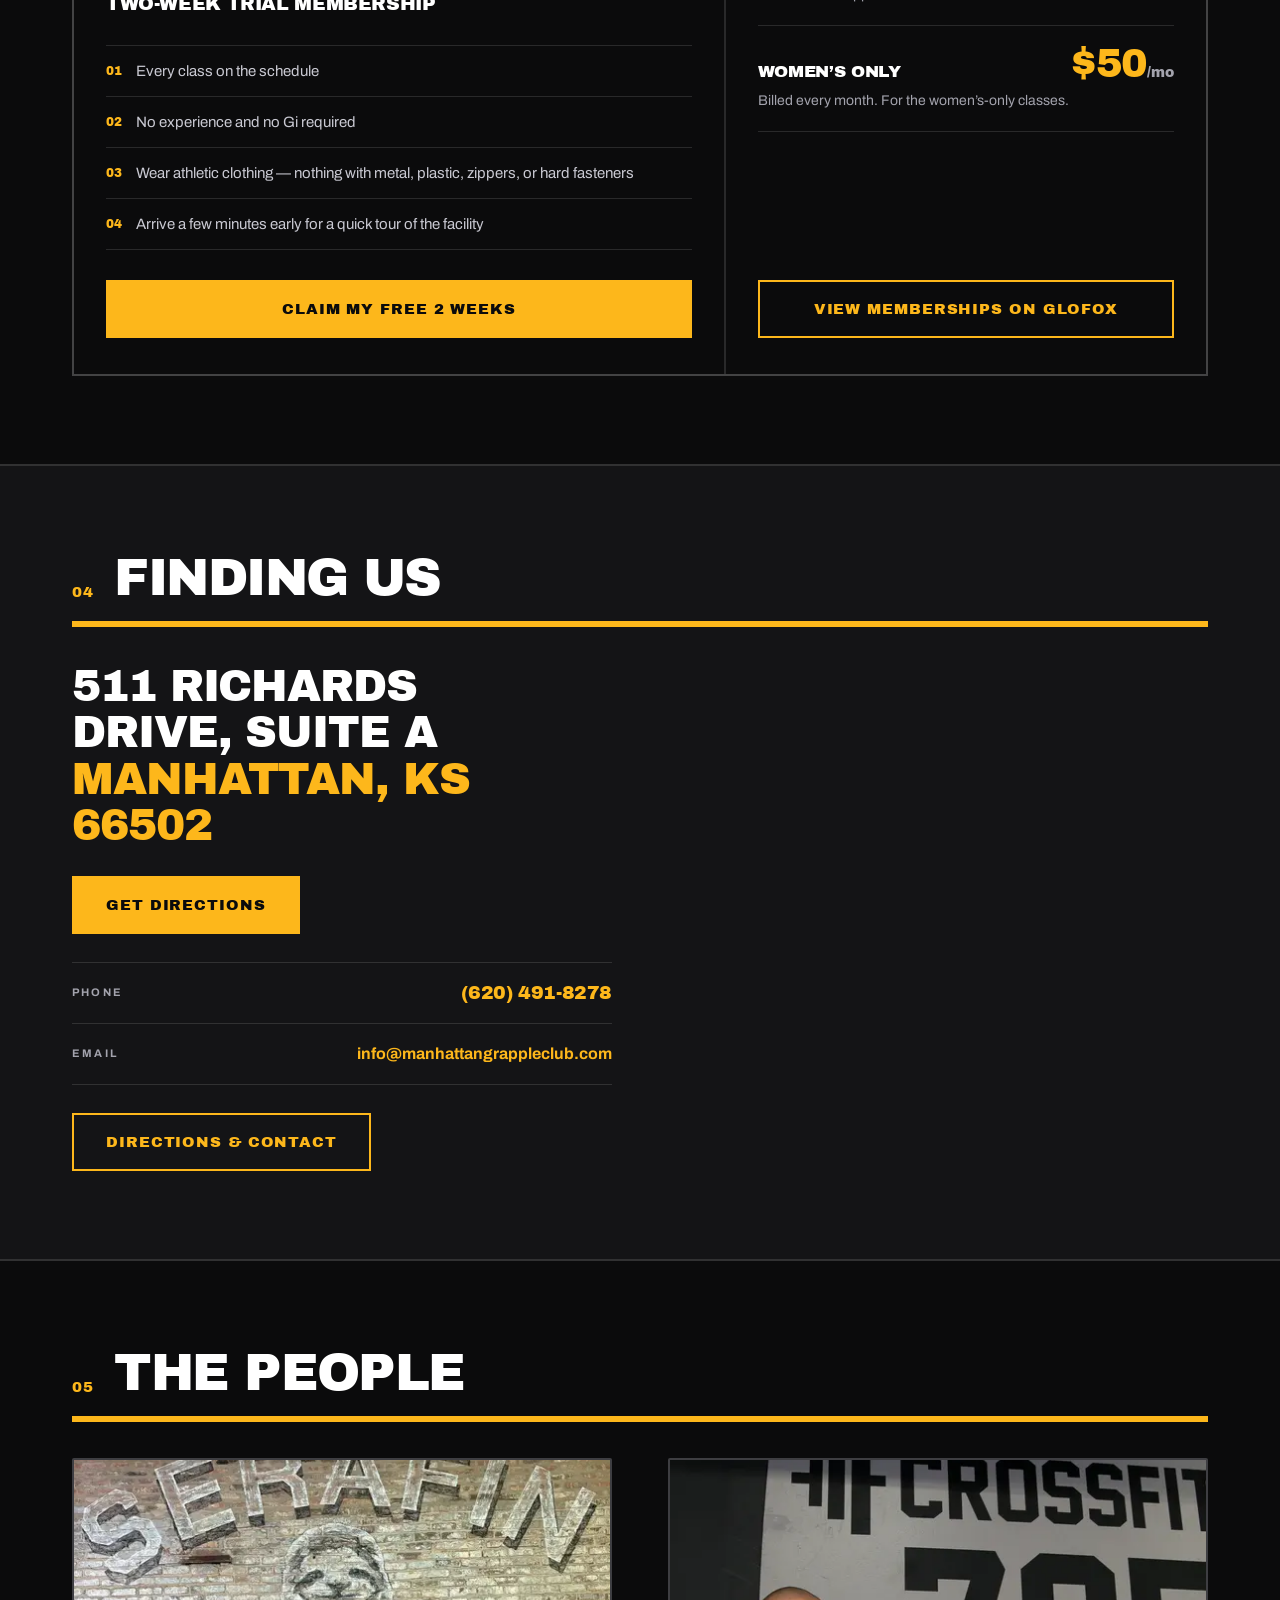
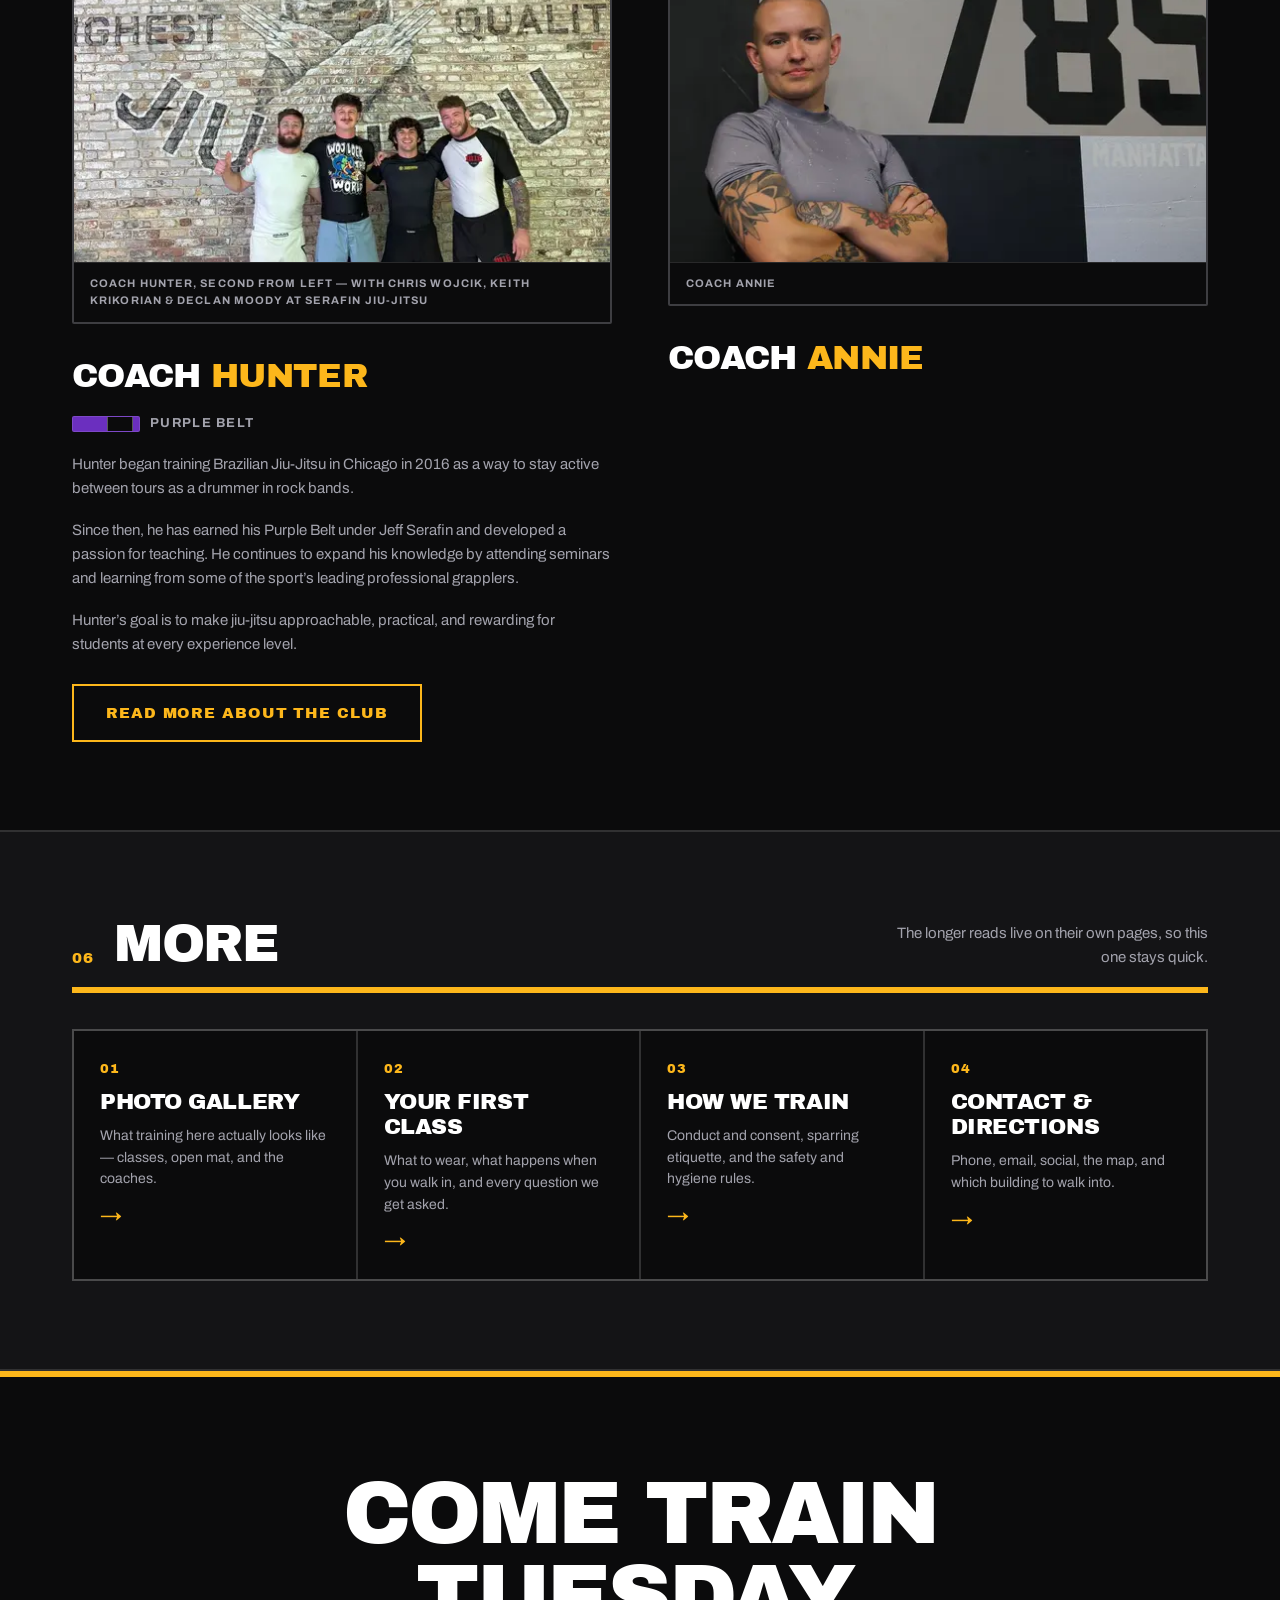
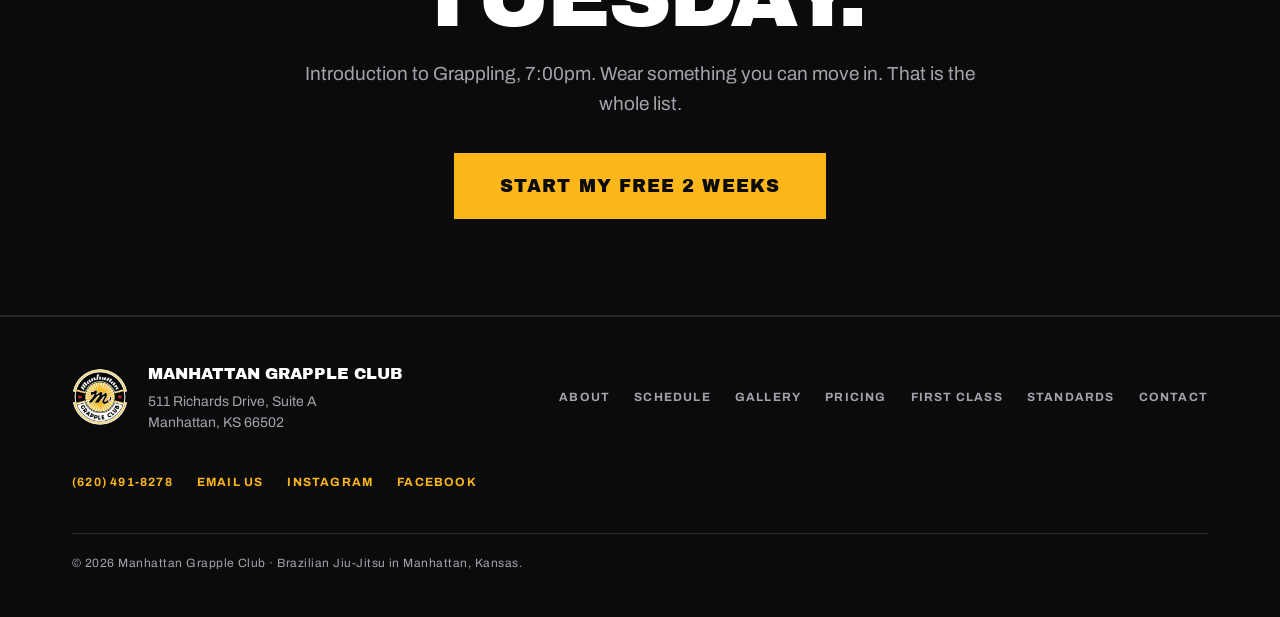
==== commit df329177: "Lightbox opens the full frame; drop the redundant About CTAs Coach Annie's photo opened cropped. The" ====
--- a/site/index.html
+++ b/site/index.html
@@ -245,15 +245,6 @@
         </p>
         <p class="prose-signoff">See you on the mats!</p>
       </div>
-
-      <div class="btn-row">
-        <a class="btn btn-primary"
-           href="https://app.glofox.com/portal/#/branch/697ce60e0cc4cd375e0bf861/memberships/69c059e136851fd01707d307/plan/1774213467171/buy"
-           target="_blank" rel="noopener noreferrer">
-          Start my free 2 weeks<span class="sr-only"> (opens in a new tab)</span>
-        </a>
-        <a class="btn btn-secondary" href="about.html">More about the club</a>
-      </div>
     </div>
   </section>
   <!-- ============ SCHEDULE ============ -->
@@ -358,6 +349,7 @@
       <figure class="photo photo-wide feature-photo">
         <a class="gal-item" href="assets/img/photos/womens-feature-1200.webp"
            data-srcset="assets/img/photos/womens-feature-720.webp 720w, assets/img/photos/womens-feature-1200.webp 1200w"
+           data-w="1200" data-h="900"
            data-caption="Women&rsquo;s BJJ &middot; Wednesdays 7:00pm">
           <img src="assets/img/photos/womens-feature-720.webp"
                srcset="assets/img/photos/womens-feature-720.webp 720w, assets/img/photos/womens-feature-1200.webp 1200w"
@@ -511,8 +503,9 @@
       <div class="coach-grid">
         <article class="coach">
           <figure class="photo photo-portrait">
-            <a class="gal-item" href="assets/img/photos/hunter-1200.webp"
-               data-srcset="assets/img/photos/hunter-900.webp 900w, assets/img/photos/hunter-1200.webp 1200w"
+            <a class="gal-item" href="assets/img/photos/hunter-full-1600.webp"
+               data-srcset="assets/img/photos/hunter-full-800.webp 800w, assets/img/photos/hunter-full-1600.webp 1600w"
+               data-w="1200" data-h="1600"
                data-caption="Coach Hunter, second from left &mdash; with Chris Wojcik, Keith Krikorian &amp; Declan Moody at Serafin Jiu-Jitsu">
               <img src="assets/img/photos/hunter-540.webp"
                    srcset="assets/img/photos/hunter-540.webp 540w, assets/img/photos/hunter-900.webp 900w"
@@ -548,8 +541,9 @@
 
         <article class="coach">
           <figure class="photo photo-portrait">
-            <a class="gal-item" href="assets/img/photos/annie-1200.webp"
-               data-srcset="assets/img/photos/annie-900.webp 900w, assets/img/photos/annie-1200.webp 1200w"
+            <a class="gal-item" href="assets/img/photos/annie-full-1600.webp"
+               data-srcset="assets/img/photos/annie-full-800.webp 800w, assets/img/photos/annie-full-1600.webp 1600w"
+               data-w="1600" data-h="1526"
                data-caption="Coach Annie">
               <img src="assets/img/photos/annie-540.webp"
                    srcset="assets/img/photos/annie-540.webp 540w, assets/img/photos/annie-900.webp 900w"
@@ -635,9 +629,10 @@
     <button class="lb-btn lb-close" type="button" aria-label="Close photo viewer">&times;</button>
 
     <figure class="lb-figure">
-      <!-- Every gallery encode is 1600x1200, so the ratio is known before the src is
-           set. Declaring it stops the figure reflowing as each photo decodes. -->
-      <img id="lbImg" alt="" width="1600" height="1200" decoding="async">
+      <!-- No width/height here: the lightbox opens the FULL frame of each photo, and
+           those differ in aspect — some are portrait. main.js sets the real dimensions
+           per photo from the link's data-w/data-h before swapping the src in. -->
+      <img id="lbImg" alt="" decoding="async">
     </figure>
 
     <!-- The arrows live in the bar. Above 641px CSS lifts them out and centres them
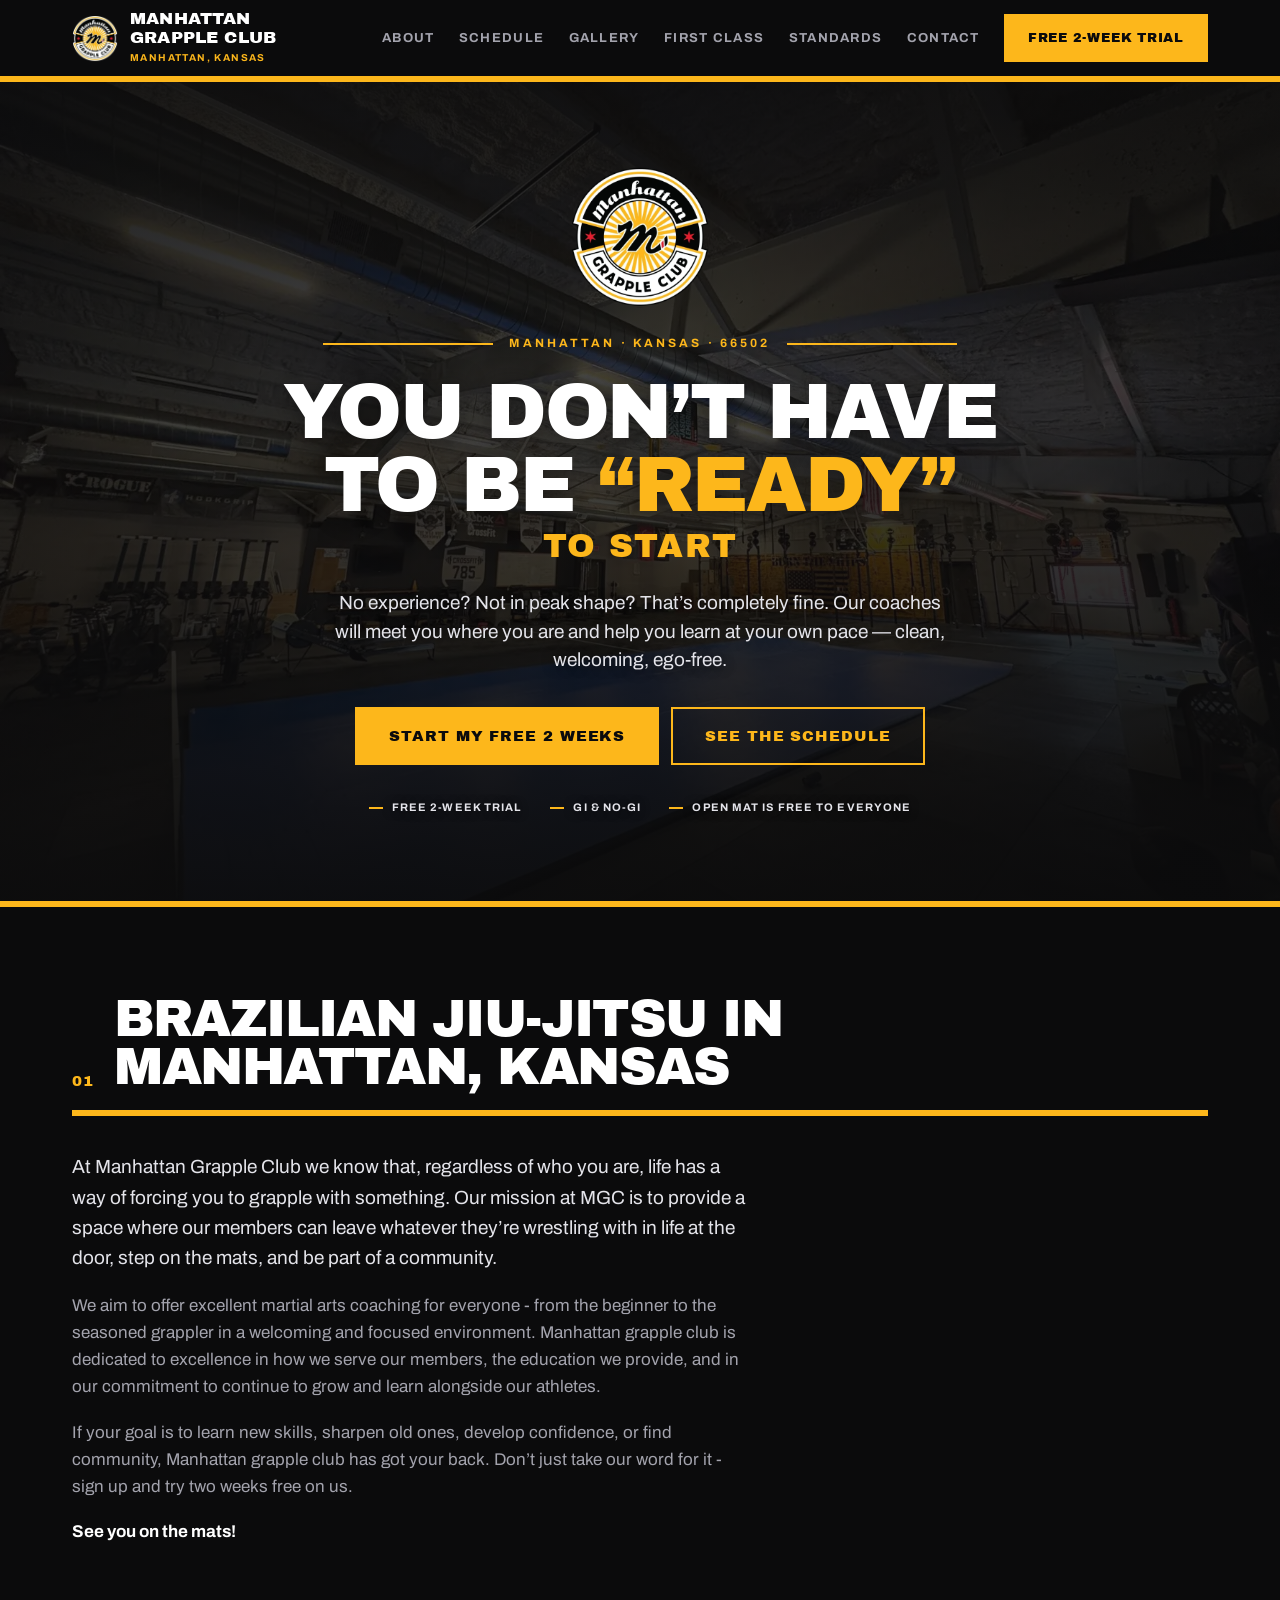
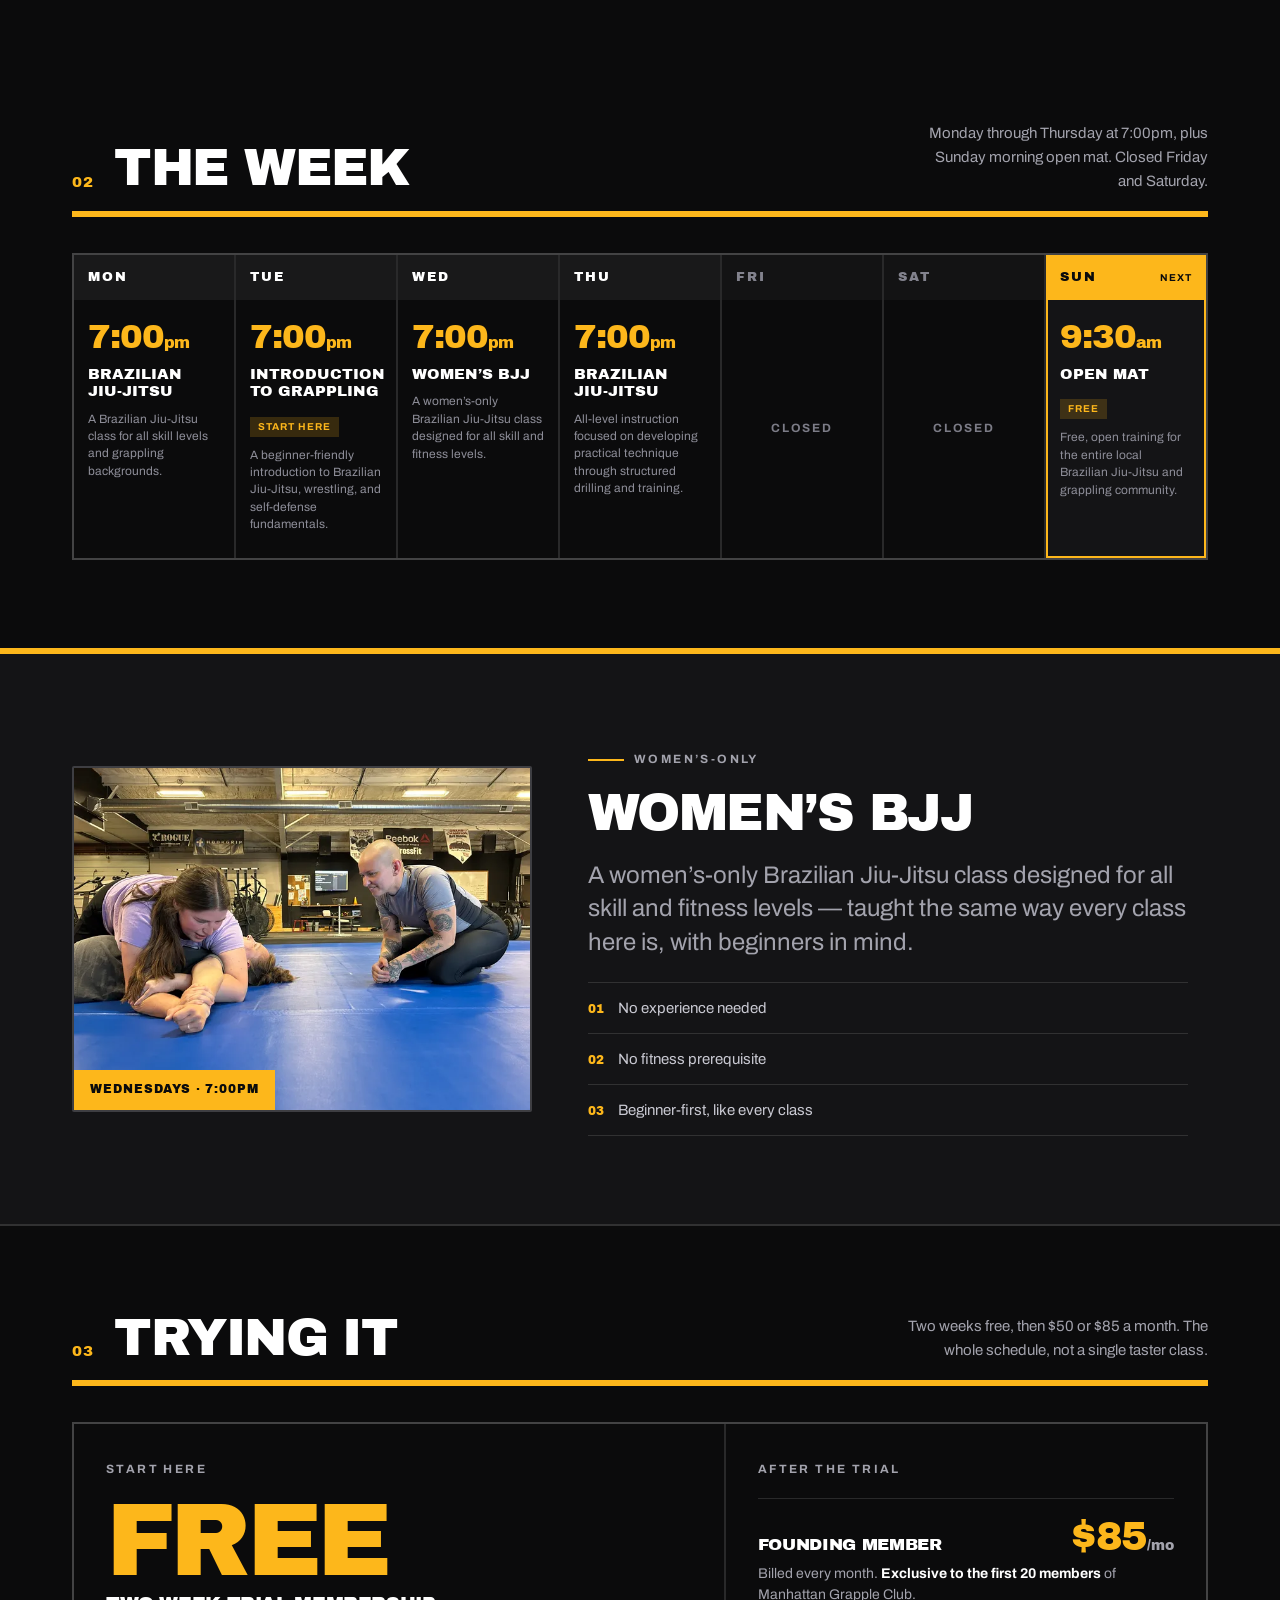
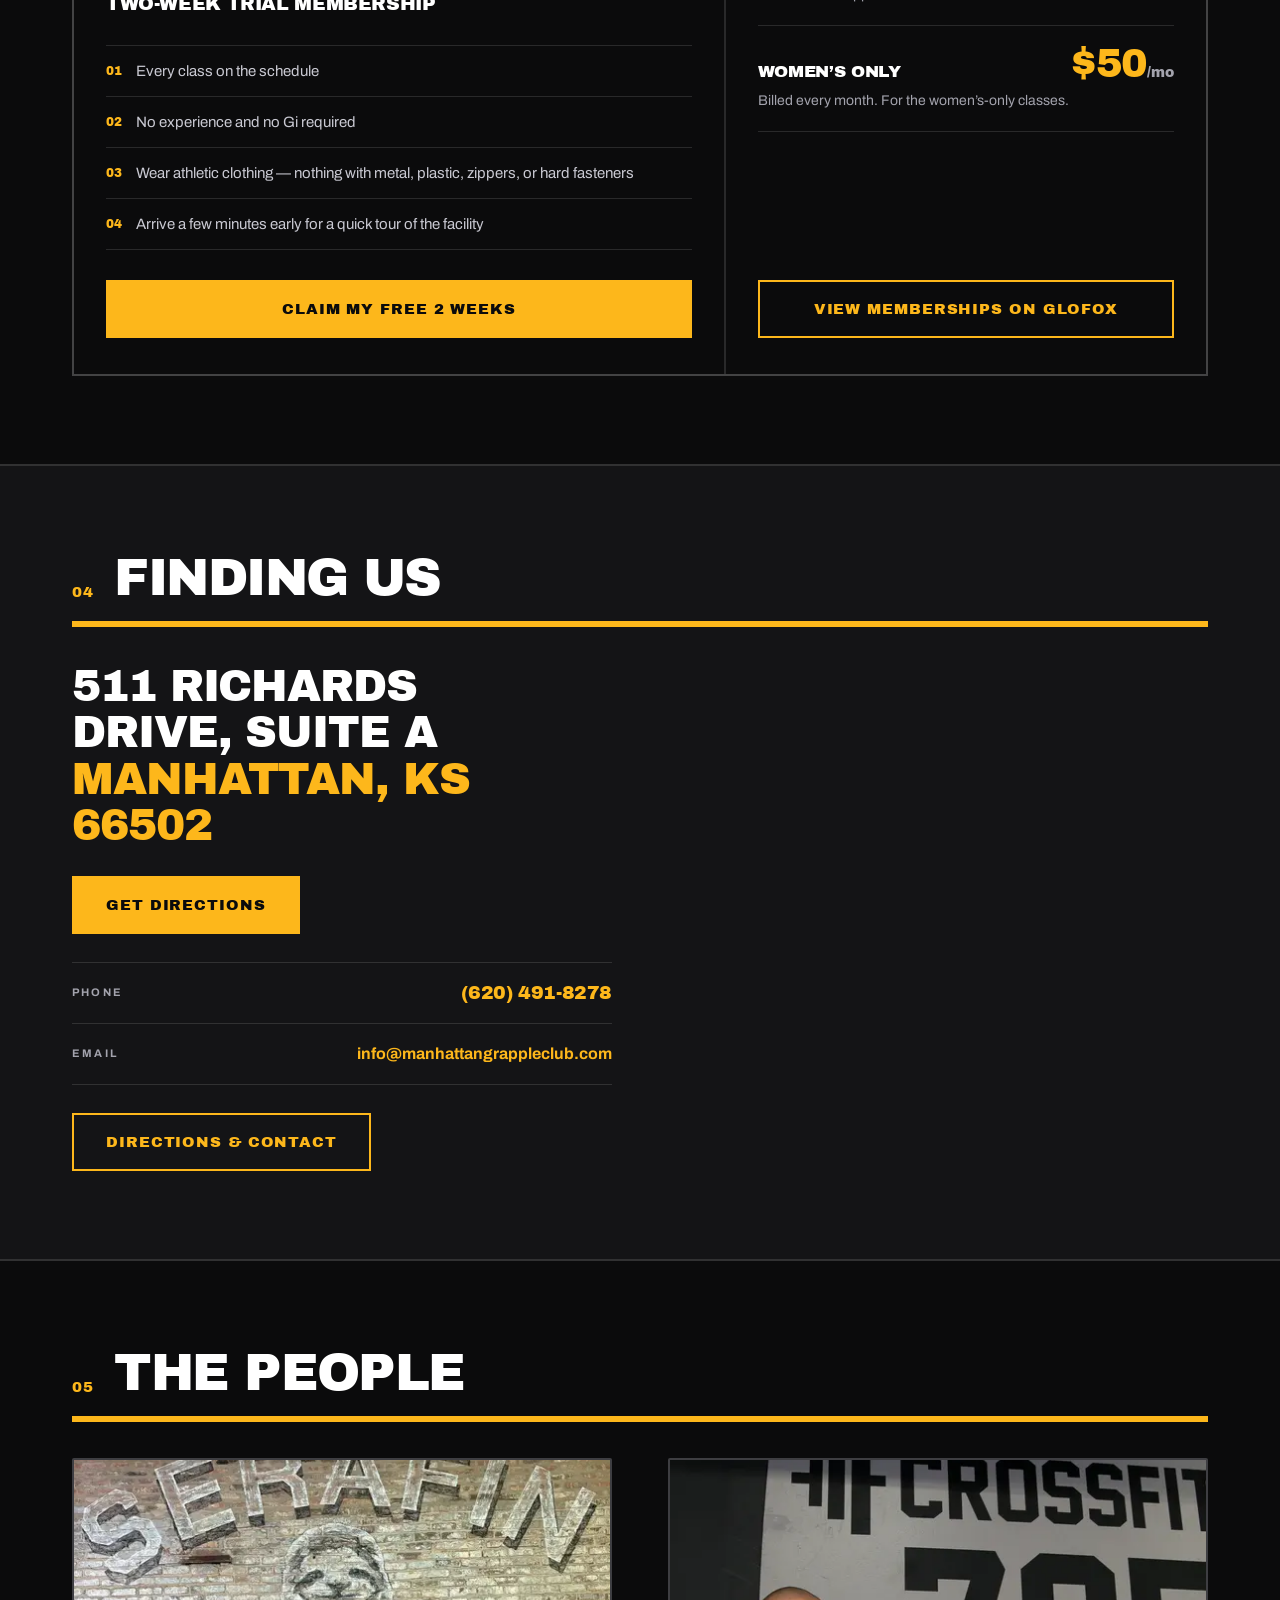
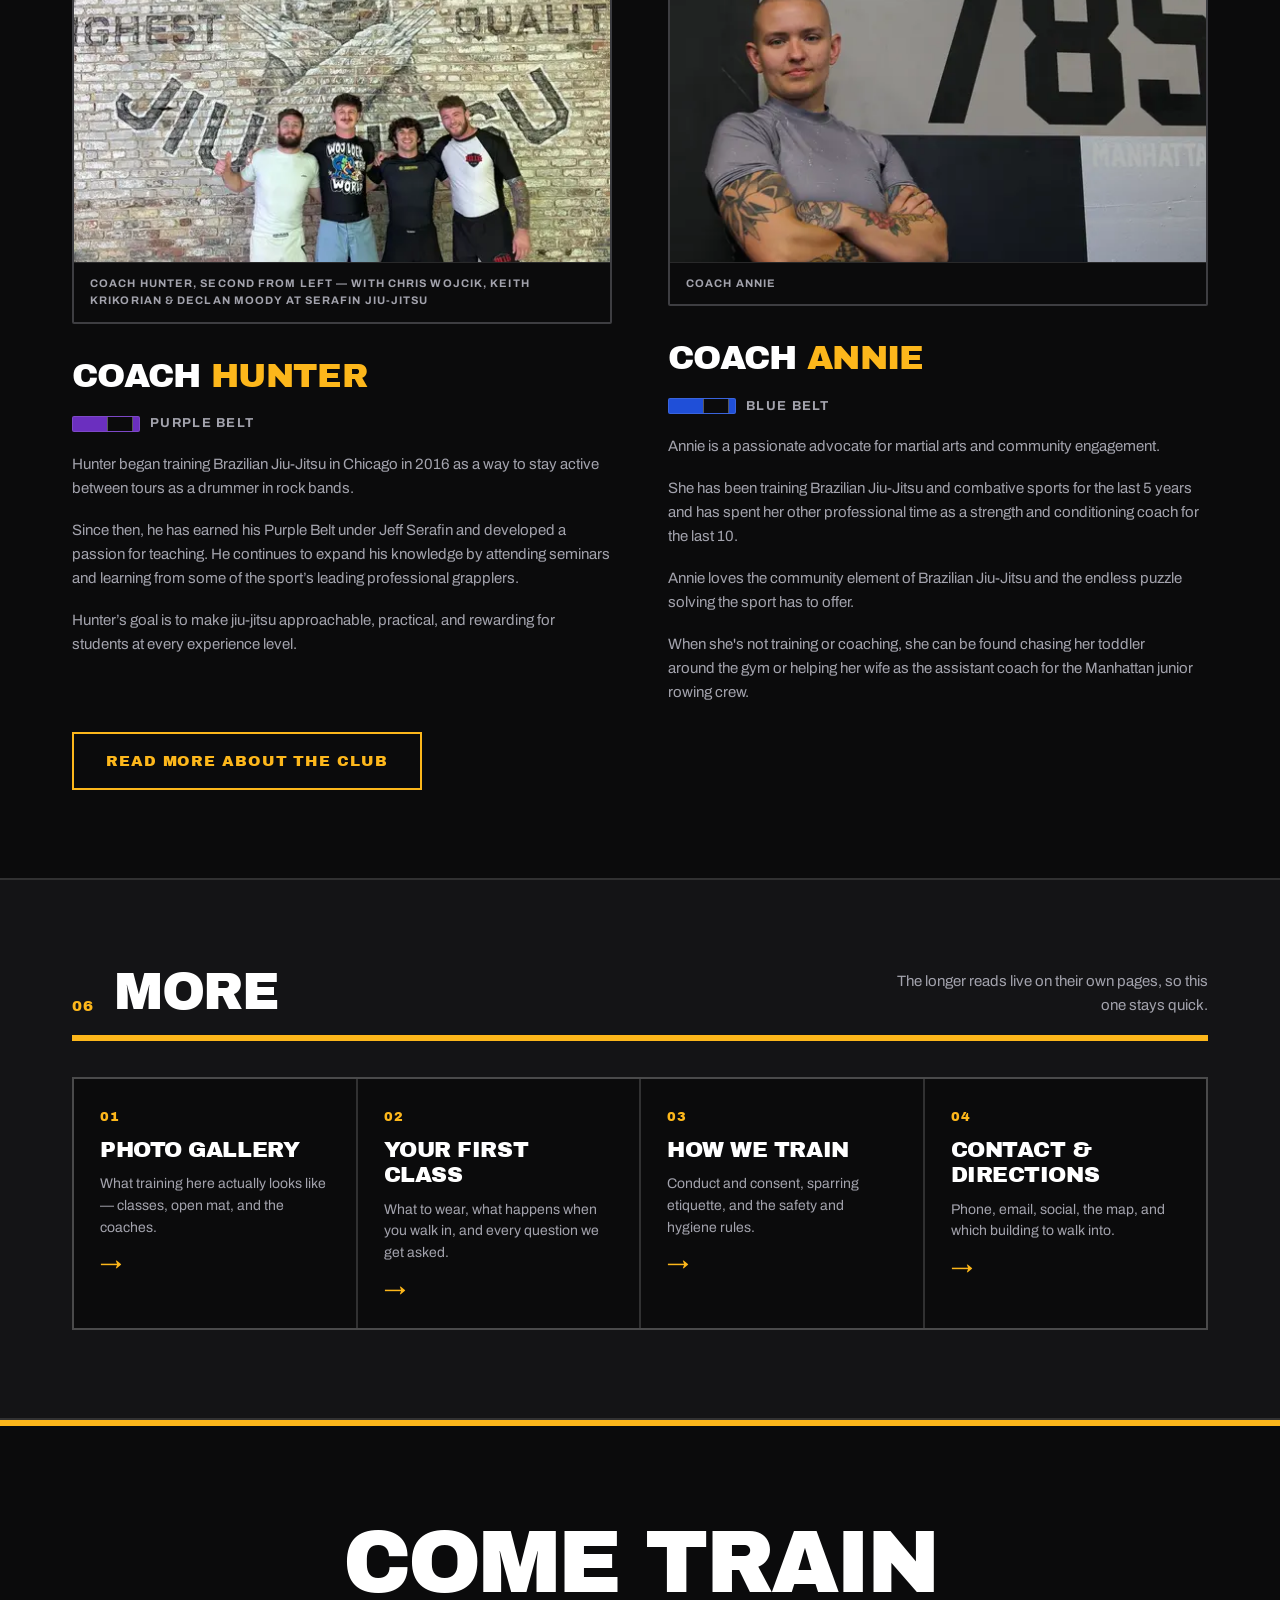
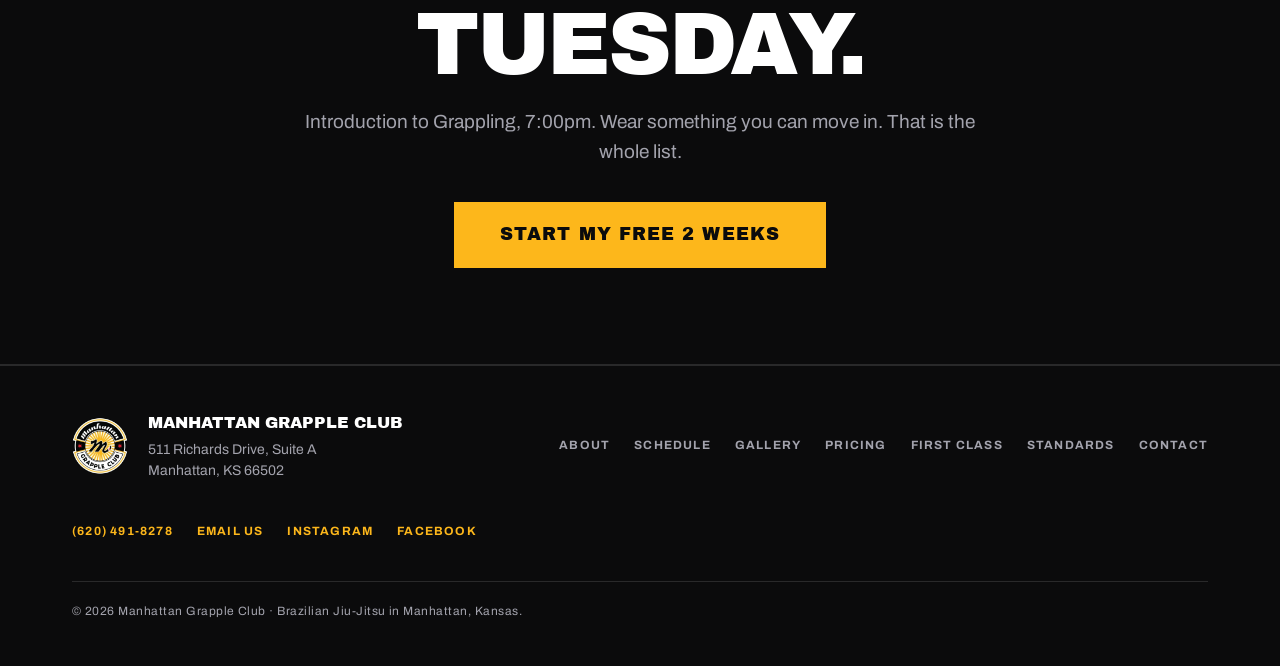
==== commit 32bd3f5e: "Add Annie's blue belt bio with proper formatting - Split bio into 4 paragraphs to match Hunter's for" ====
--- a/site/index.html
+++ b/site/index.html
@@ -544,7 +544,7 @@
             <a class="gal-item" href="assets/img/photos/annie-full-1600.webp"
                data-srcset="assets/img/photos/annie-full-800.webp 800w, assets/img/photos/annie-full-1600.webp 1600w"
                data-w="1600" data-h="1526"
-               data-caption="Coach Annie">
+               data-caption="Coach Annie — has been training BJJ and combative sports for the last 5 years and has spent her other professional time as a strength and conditioning coach for the last 10. She loves the community element of BJJ and the endless puzzle solving the sport has to offer. When she's not training or coaching she can be found chasing her toddler around the gym or helping her wife as the assistant coach for the Manhattan junior rowing crew!">
               <img src="assets/img/photos/annie-540.webp"
                    srcset="assets/img/photos/annie-540.webp 540w, assets/img/photos/annie-900.webp 900w"
                    sizes="(min-width: 1025px) 340px, 100vw"
@@ -557,6 +557,22 @@
 
           <div class="coach-body">
             <h3 class="coach-lede">Coach <strong>Annie</strong></h3>
+            <p class="belt">
+              <span class="belt-swatch belt-blue" aria-hidden="true"></span>
+              <span class="belt-label">Blue belt</span>
+            </p>
+            <p class="coach-note">
+              Annie is a passionate advocate for martial arts and community engagement.
+            </p>
+            <p class="coach-note">
+              She has been training Brazilian Jiu-Jitsu and combative sports for the last 5 years and has spent her other professional time as a strength and conditioning coach for the last 10.
+            </p>
+            <p class="coach-note">
+              Annie loves the community element of Brazilian Jiu-Jitsu and the endless puzzle solving the sport has to offer.
+            </p>
+            <p class="coach-note">
+              When she's not training or coaching, she can be found chasing her toddler around the gym or helping her wife as the assistant coach for the Manhattan junior rowing crew.
+            </p>
           </div>
         </article>
       </div>
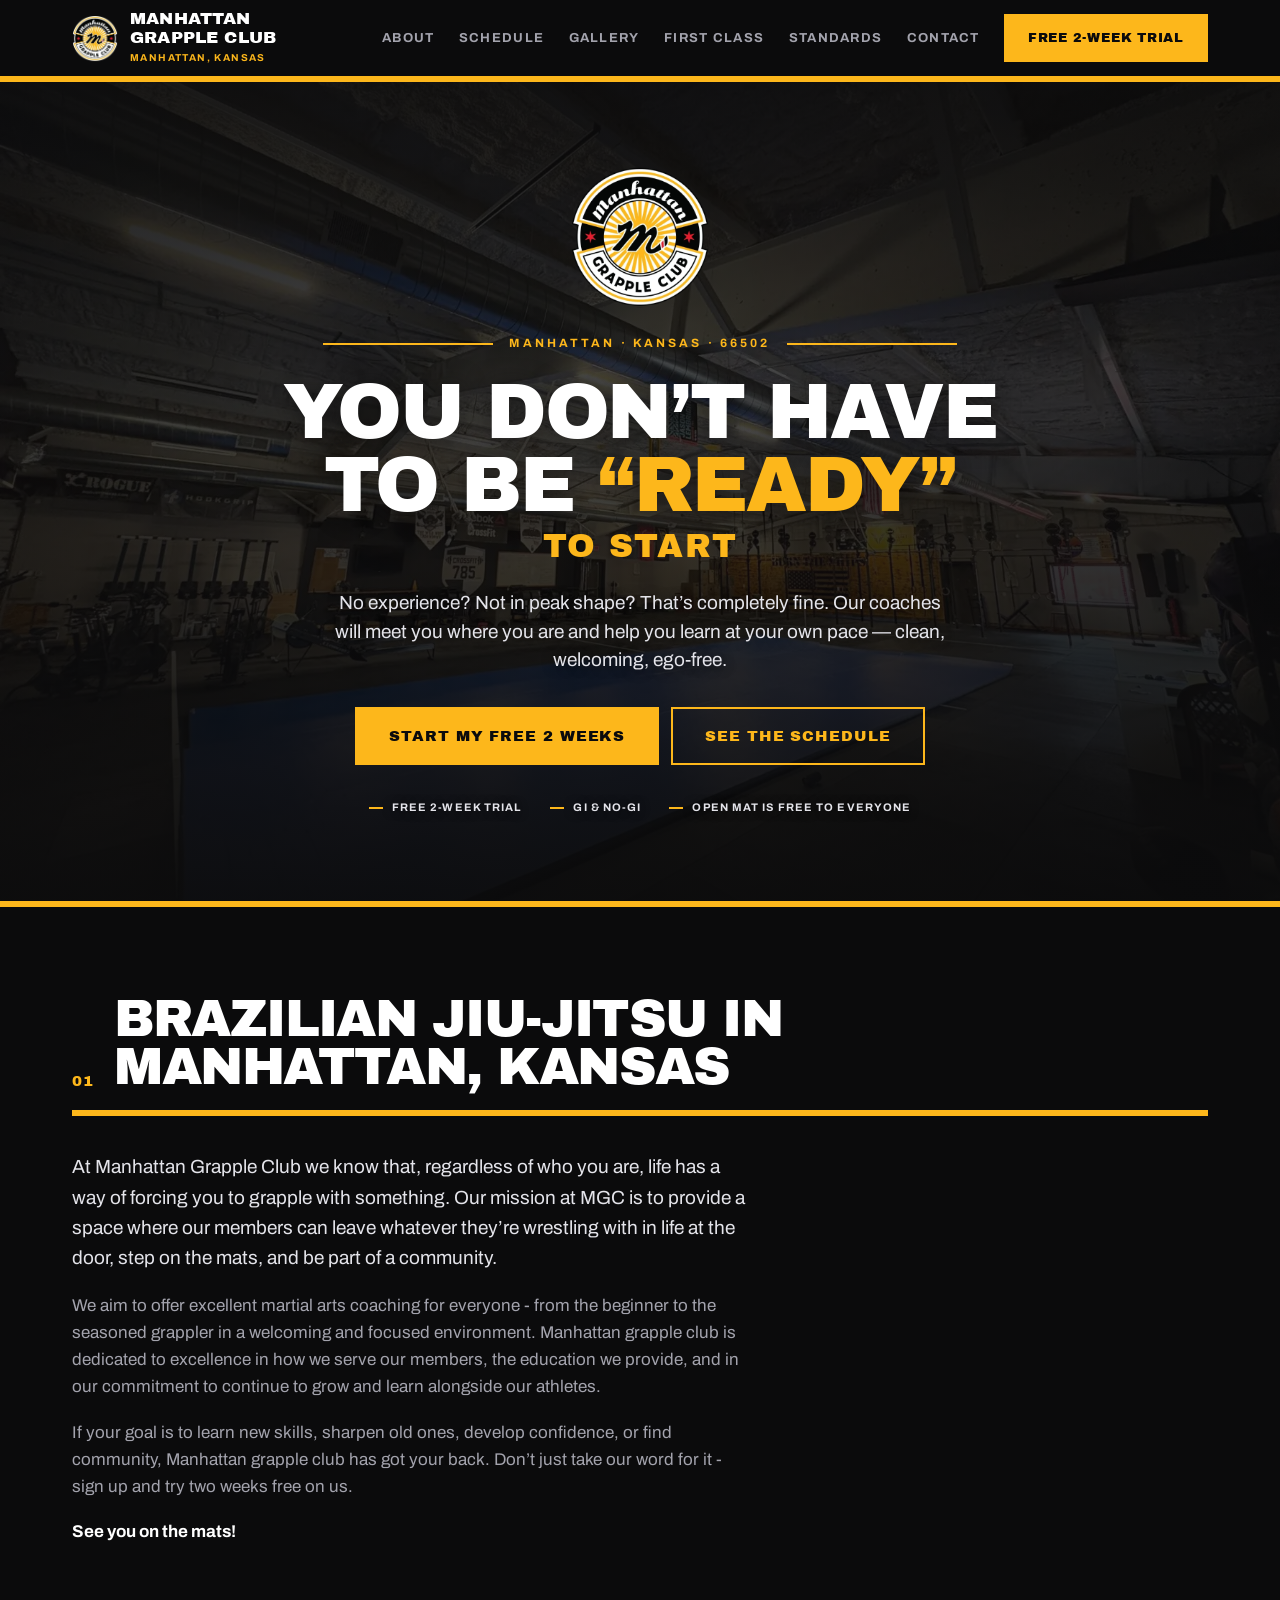
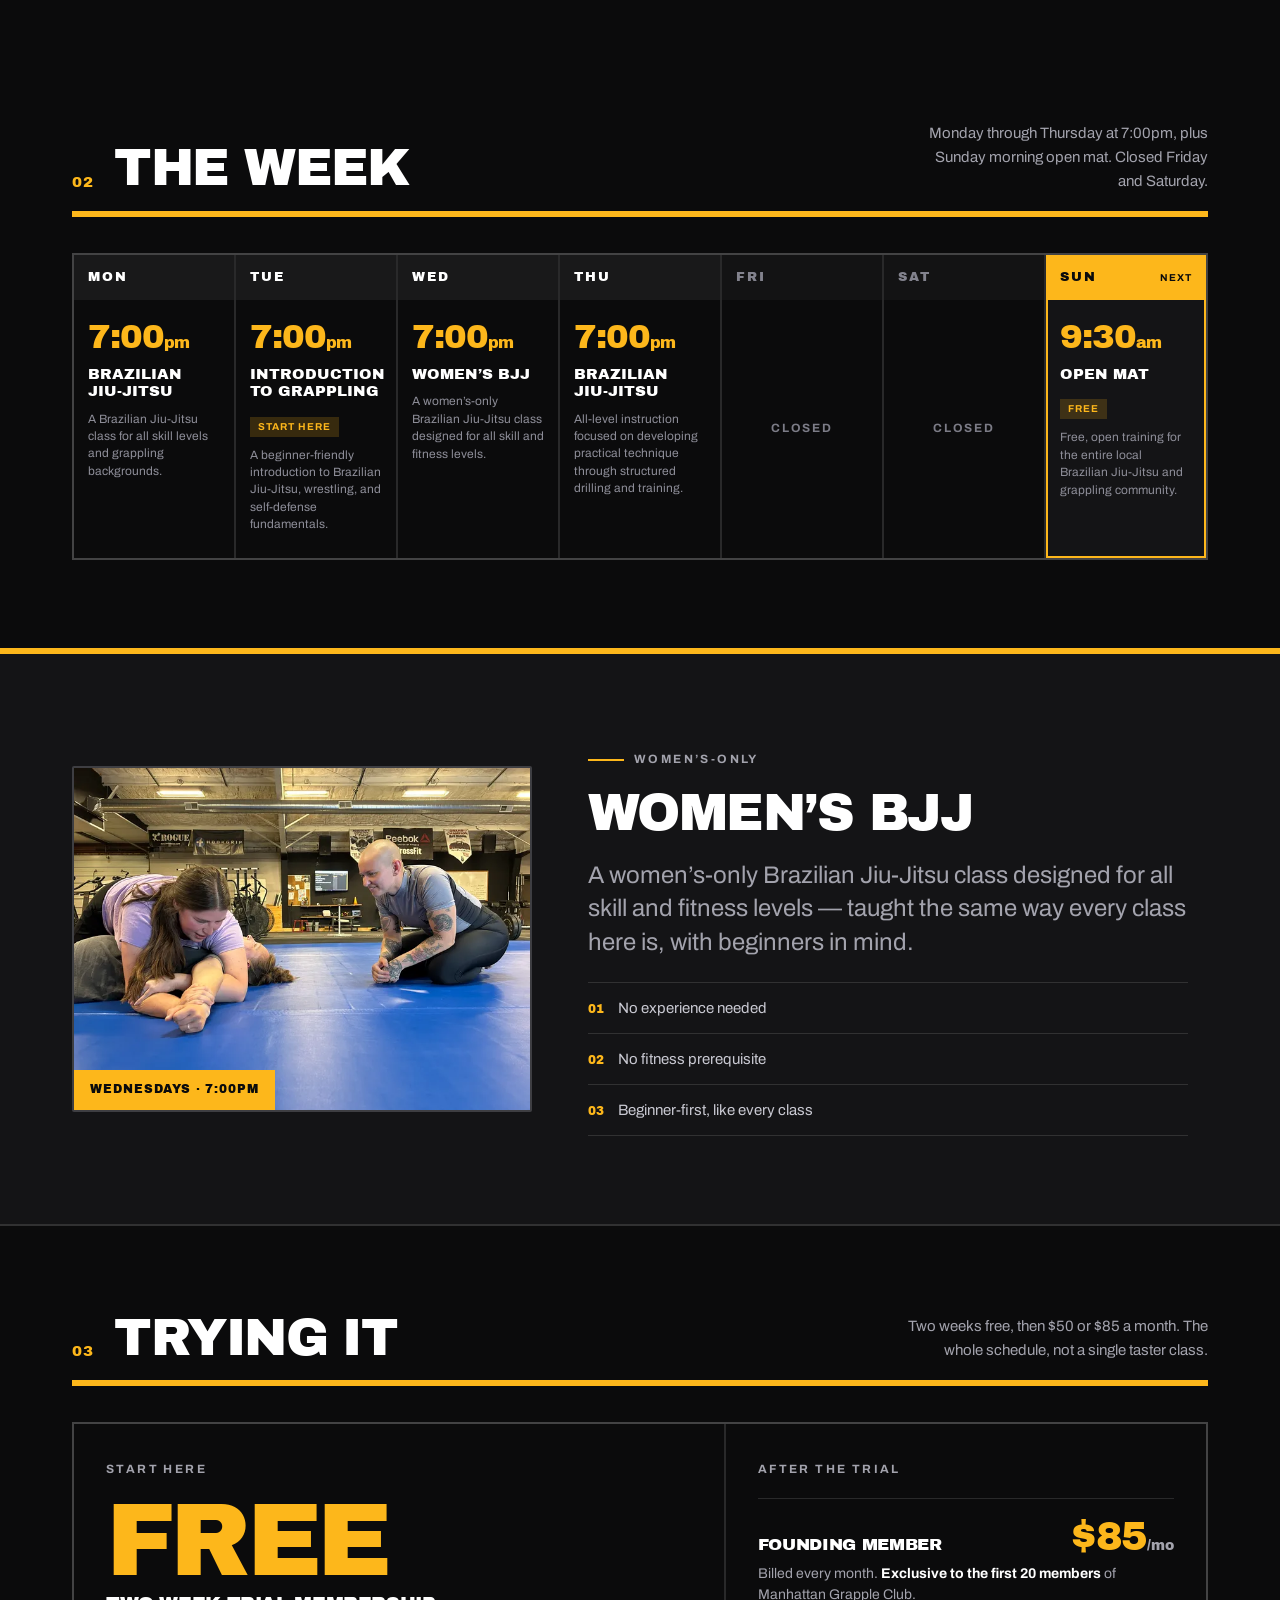
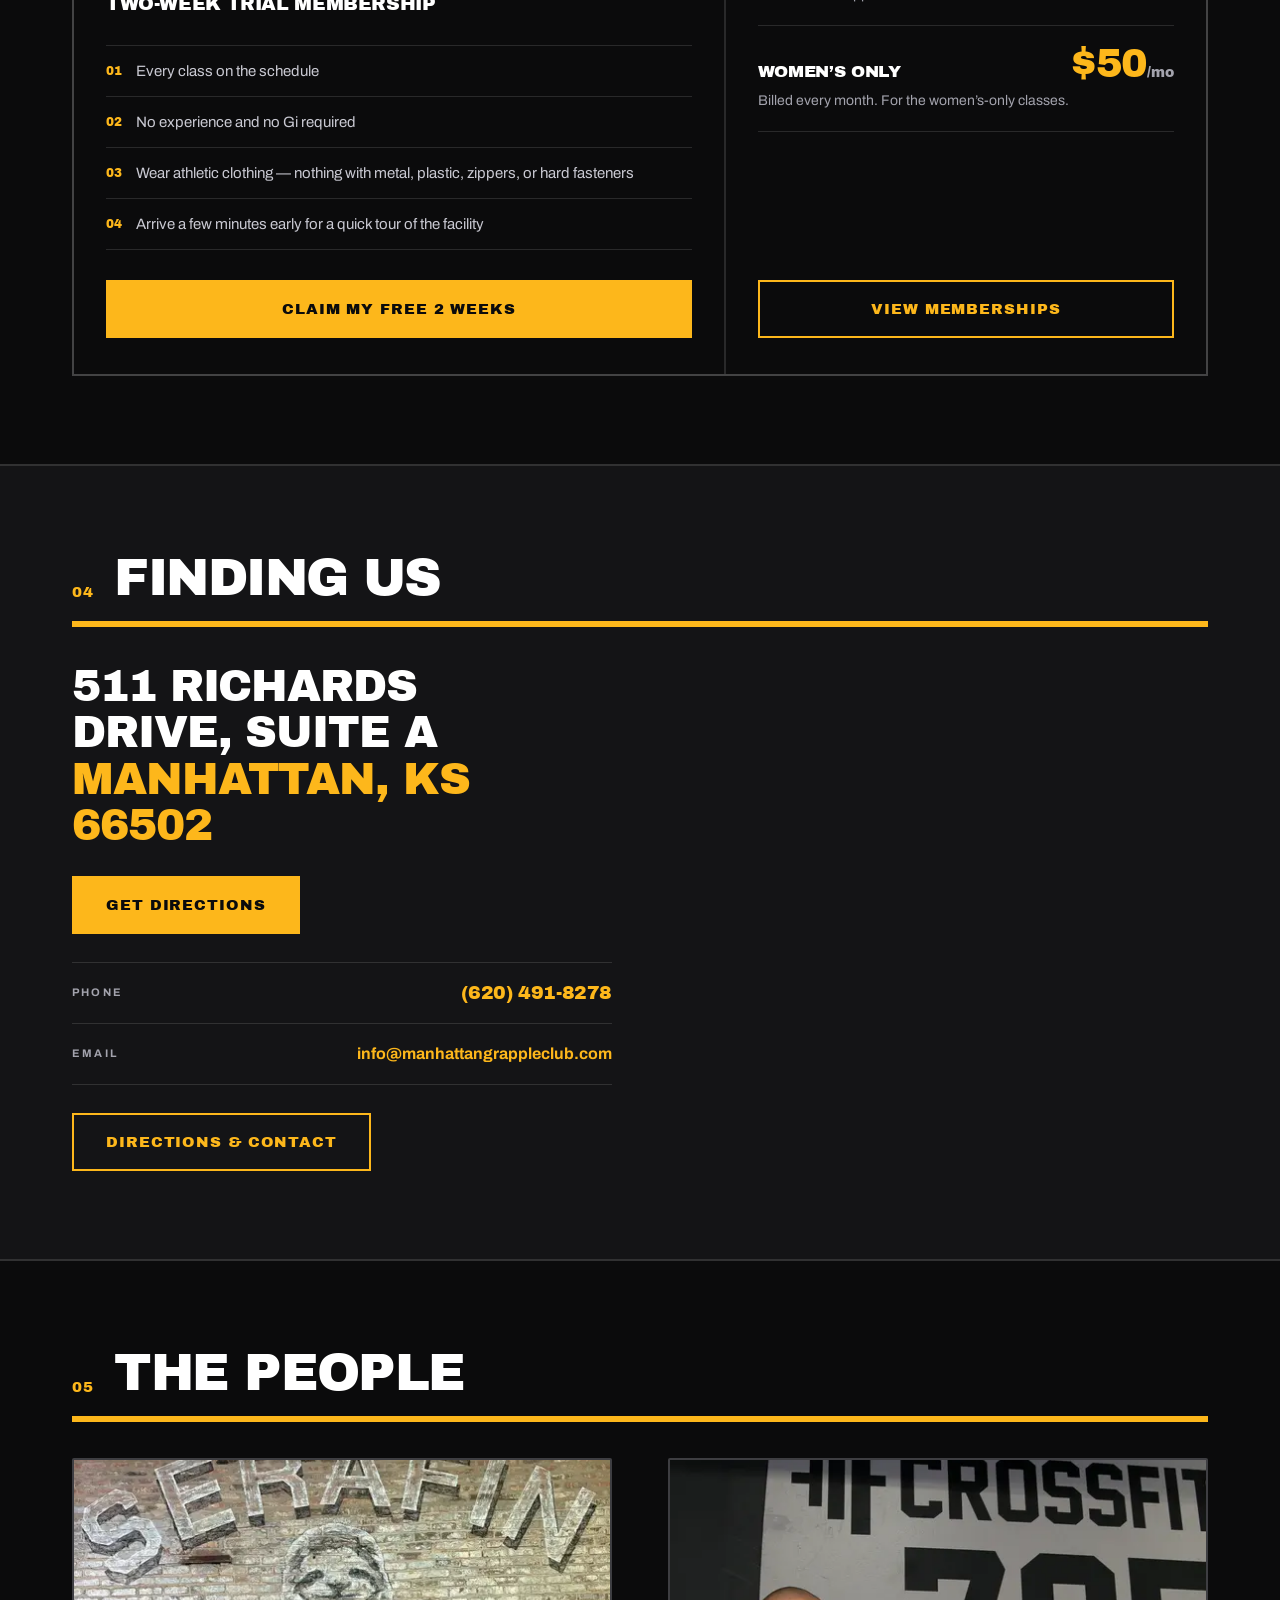
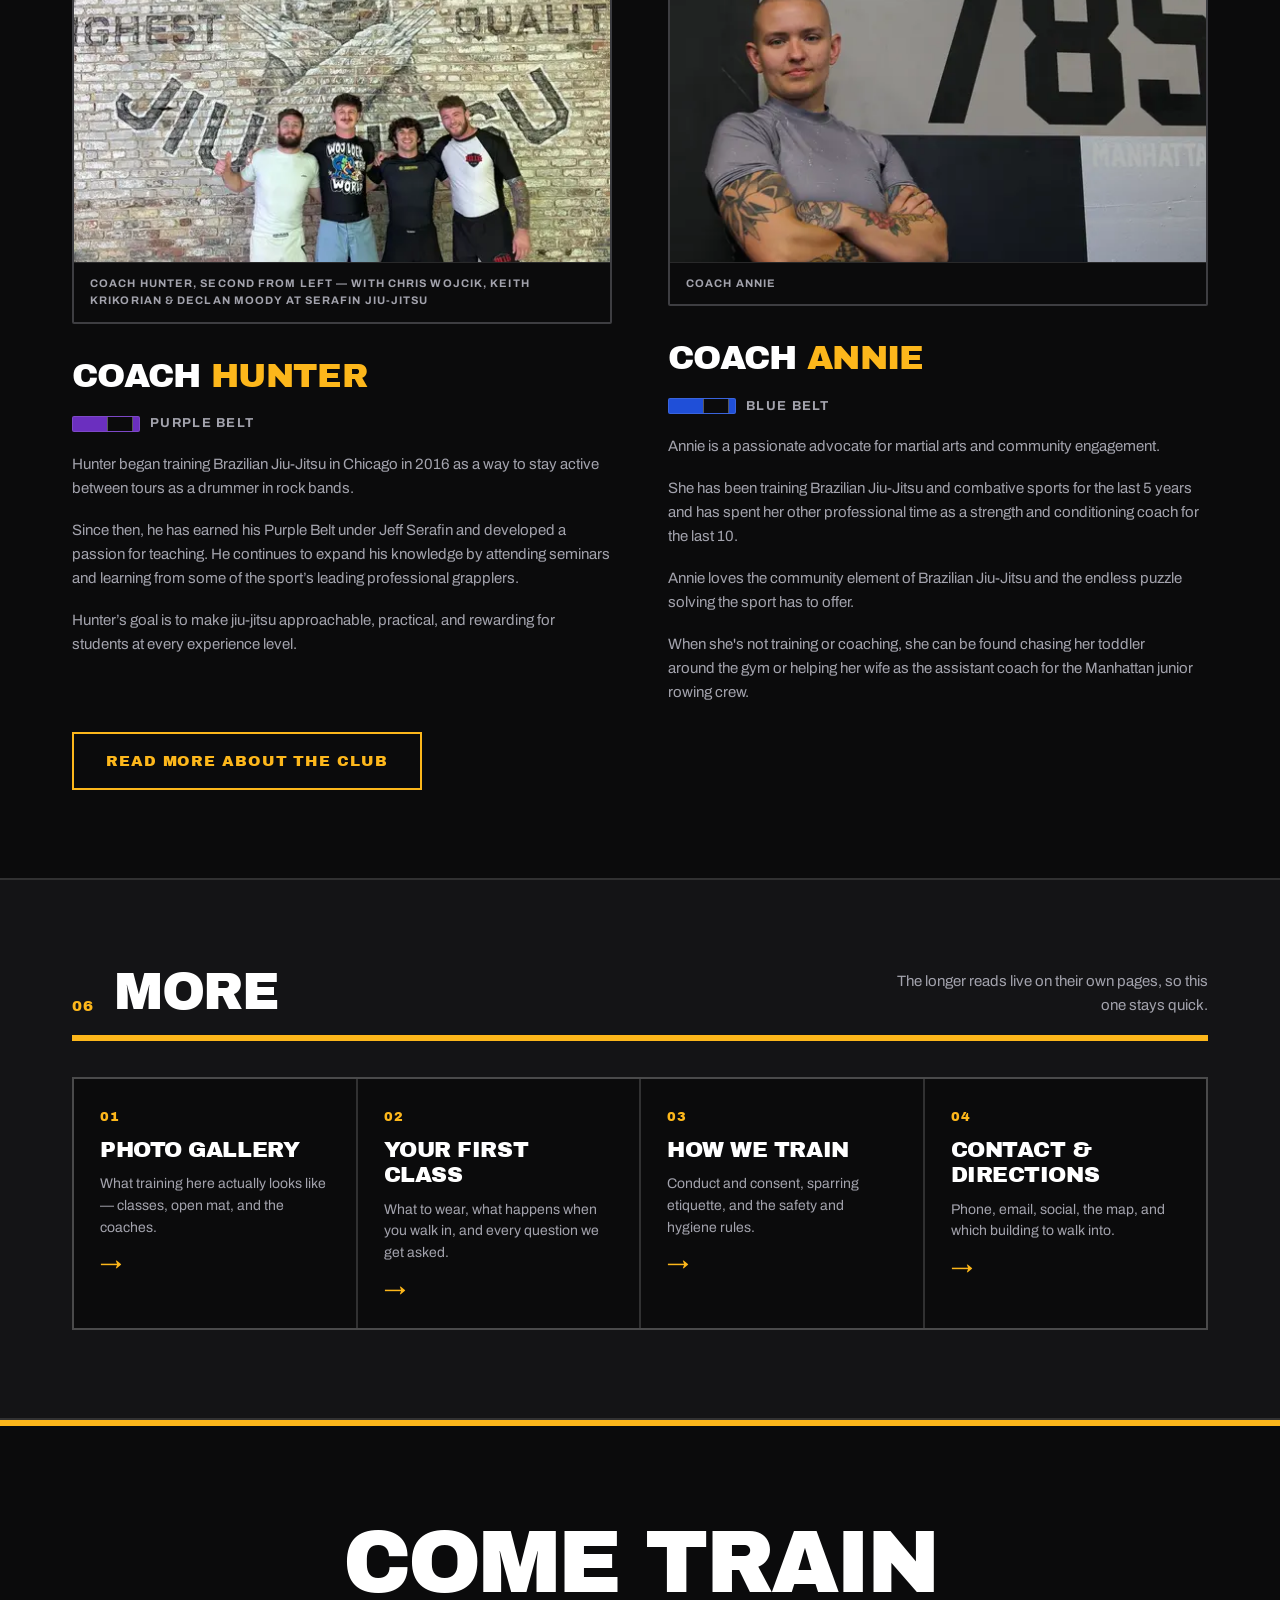
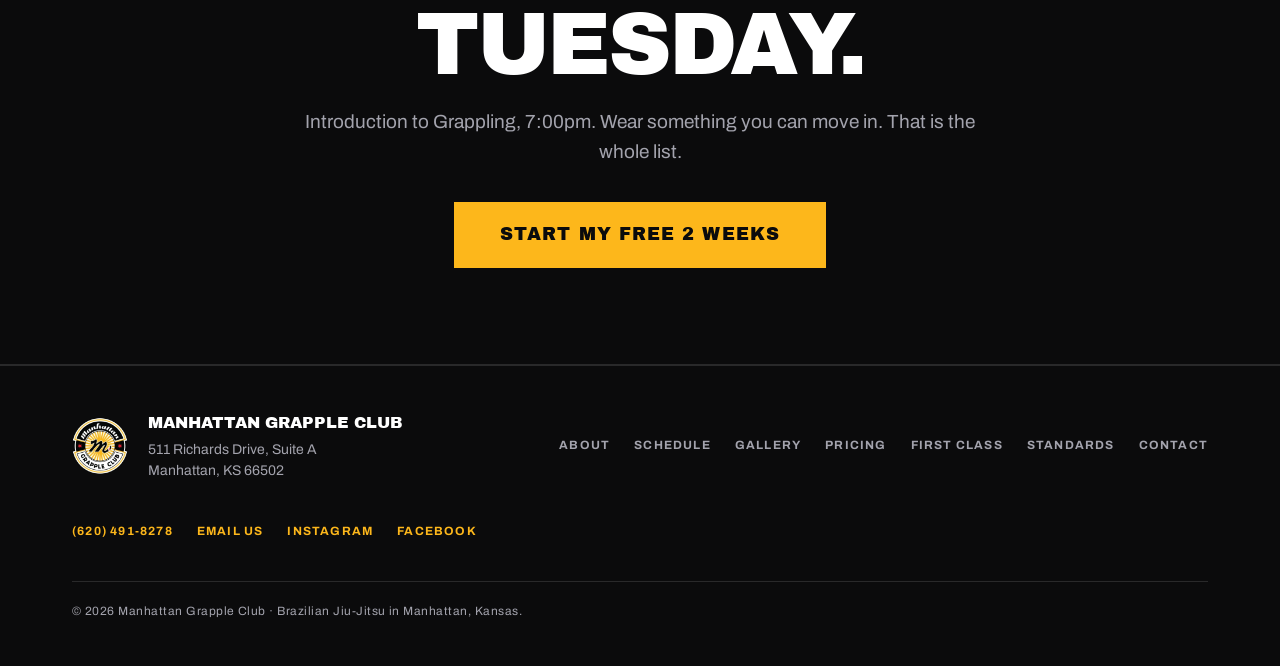
==== commit 70fa5987: "Point the free-trial buttons at the new MatAdmin join page Swap every Glofox trial and memberships l" ====
--- a/site/index.html
+++ b/site/index.html
@@ -123,8 +123,8 @@
     </nav>
 
     <a class="btn btn-primary btn-sm header-cta"
-       href="https://app.glofox.com/portal/#/branch/697ce60e0cc4cd375e0bf861/memberships/69c059e136851fd01707d307/plan/1774213467171/buy"
-       target="_blank" rel="noopener noreferrer">
+       href="https://matadmin.app/join/DzHqtjoNWIjSLin_UBAJehhaQ36uDs7oHyKa7-wzdcQ?src=embed"
+       target="_blank" rel="noopener">
       Free 2-week trial<span class="sr-only"> (opens in a new tab)</span>
     </a>
 
@@ -150,8 +150,8 @@
         <a href="standards.html">Community standards</a>
         <a href="contact.html">Contact &amp; directions</a>
         <a class="btn btn-primary btn-block menu-cta"
-           href="https://app.glofox.com/portal/#/branch/697ce60e0cc4cd375e0bf861/memberships/69c059e136851fd01707d307/plan/1774213467171/buy"
-           target="_blank" rel="noopener noreferrer">
+           href="https://matadmin.app/join/DzHqtjoNWIjSLin_UBAJehhaQ36uDs7oHyKa7-wzdcQ?src=embed"
+           target="_blank" rel="noopener">
           Start my free 2 weeks<span class="sr-only"> (opens in a new tab)</span>
         </a>
       </nav>
@@ -196,8 +196,8 @@
       </p>
       <div class="btn-row">
         <a class="btn btn-primary"
-           href="https://app.glofox.com/portal/#/branch/697ce60e0cc4cd375e0bf861/memberships/69c059e136851fd01707d307/plan/1774213467171/buy"
-           target="_blank" rel="noopener noreferrer">
+           href="https://matadmin.app/join/DzHqtjoNWIjSLin_UBAJehhaQ36uDs7oHyKa7-wzdcQ?src=embed"
+           target="_blank" rel="noopener">
           Start my free 2 weeks<span class="sr-only"> (opens in a new tab)</span>
         </a>
         <a class="btn btn-secondary" href="#schedule">See the schedule</a>
@@ -399,8 +399,8 @@
             <li>Arrive a few minutes early for a quick tour of the facility</li>
           </ul>
           <a class="btn btn-primary btn-block"
-             href="https://app.glofox.com/portal/#/branch/697ce60e0cc4cd375e0bf861/memberships/69c059e136851fd01707d307/plan/1774213467171/buy"
-             target="_blank" rel="noopener noreferrer">
+             href="https://matadmin.app/join/DzHqtjoNWIjSLin_UBAJehhaQ36uDs7oHyKa7-wzdcQ?src=embed"
+             target="_blank" rel="noopener">
             Claim my free 2 weeks<span class="sr-only"> (opens in a new tab)</span>
           </a>
         </article>
@@ -409,7 +409,7 @@
           <p class="card-eyebrow">After the trial</p>
 
           <!-- Plan names, amounts and billing periods are exactly as published in the club's
-               Glofox portal. Nothing here is rounded, estimated or inferred. -->
+               membership portal. Nothing here is rounded, estimated or inferred. -->
           <ul class="plans">
             <li class="plan">
               <div class="plan-head">
@@ -430,9 +430,9 @@
           </ul>
 
           <a class="btn btn-secondary btn-block"
-             href="https://app.glofox.com/portal/#/branch/697ce60e0cc4cd375e0bf861/memberships"
-             target="_blank" rel="noopener noreferrer">
-            View memberships on Glofox<span class="sr-only"> (opens in a new tab)</span>
+             href="https://matadmin.app/join/DzHqtjoNWIjSLin_UBAJehhaQ36uDs7oHyKa7-wzdcQ?src=embed"
+             target="_blank" rel="noopener">
+            View memberships<span class="sr-only"> (opens in a new tab)</span>
           </a>
         </article>
       </div>
@@ -628,8 +628,8 @@
         Introduction to Grappling, 7:00pm. Wear something you can move in. That is the whole list.
       </p>
       <a class="btn btn-primary btn-lg"
-         href="https://app.glofox.com/portal/#/branch/697ce60e0cc4cd375e0bf861/memberships/69c059e136851fd01707d307/plan/1774213467171/buy"
-         target="_blank" rel="noopener noreferrer">
+         href="https://matadmin.app/join/DzHqtjoNWIjSLin_UBAJehhaQ36uDs7oHyKa7-wzdcQ?src=embed"
+         target="_blank" rel="noopener">
         Start my free 2 weeks<span class="sr-only"> (opens in a new tab)</span>
       </a>
     </div>
@@ -697,8 +697,8 @@
 
 <div class="sticky-cta" id="stickyCta" hidden>
   <a class="btn btn-primary btn-block"
-     href="https://app.glofox.com/portal/#/branch/697ce60e0cc4cd375e0bf861/memberships/69c059e136851fd01707d307/plan/1774213467171/buy"
-     target="_blank" rel="noopener noreferrer">
+     href="https://matadmin.app/join/DzHqtjoNWIjSLin_UBAJehhaQ36uDs7oHyKa7-wzdcQ?src=embed"
+     target="_blank" rel="noopener">
     Start my free 2 weeks<span class="sr-only"> (opens in a new tab)</span>
   </a>
 </div>
